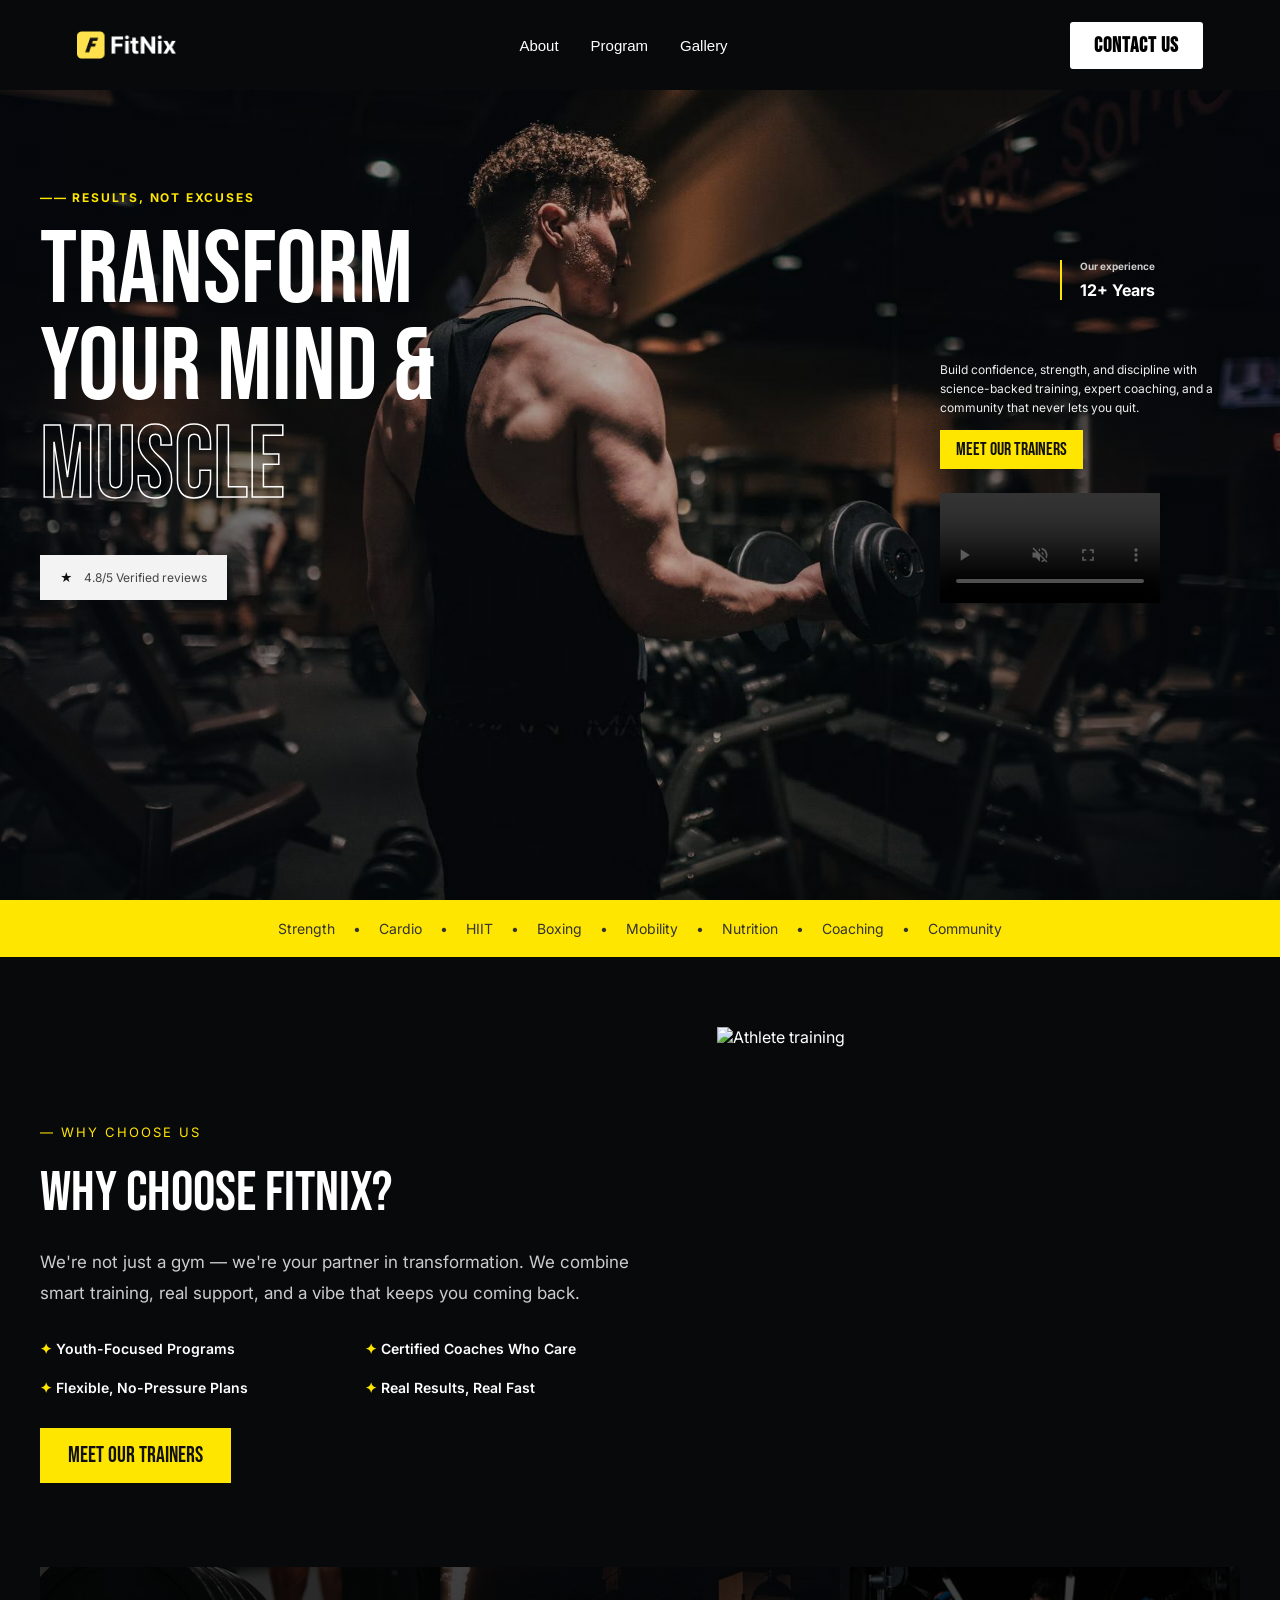
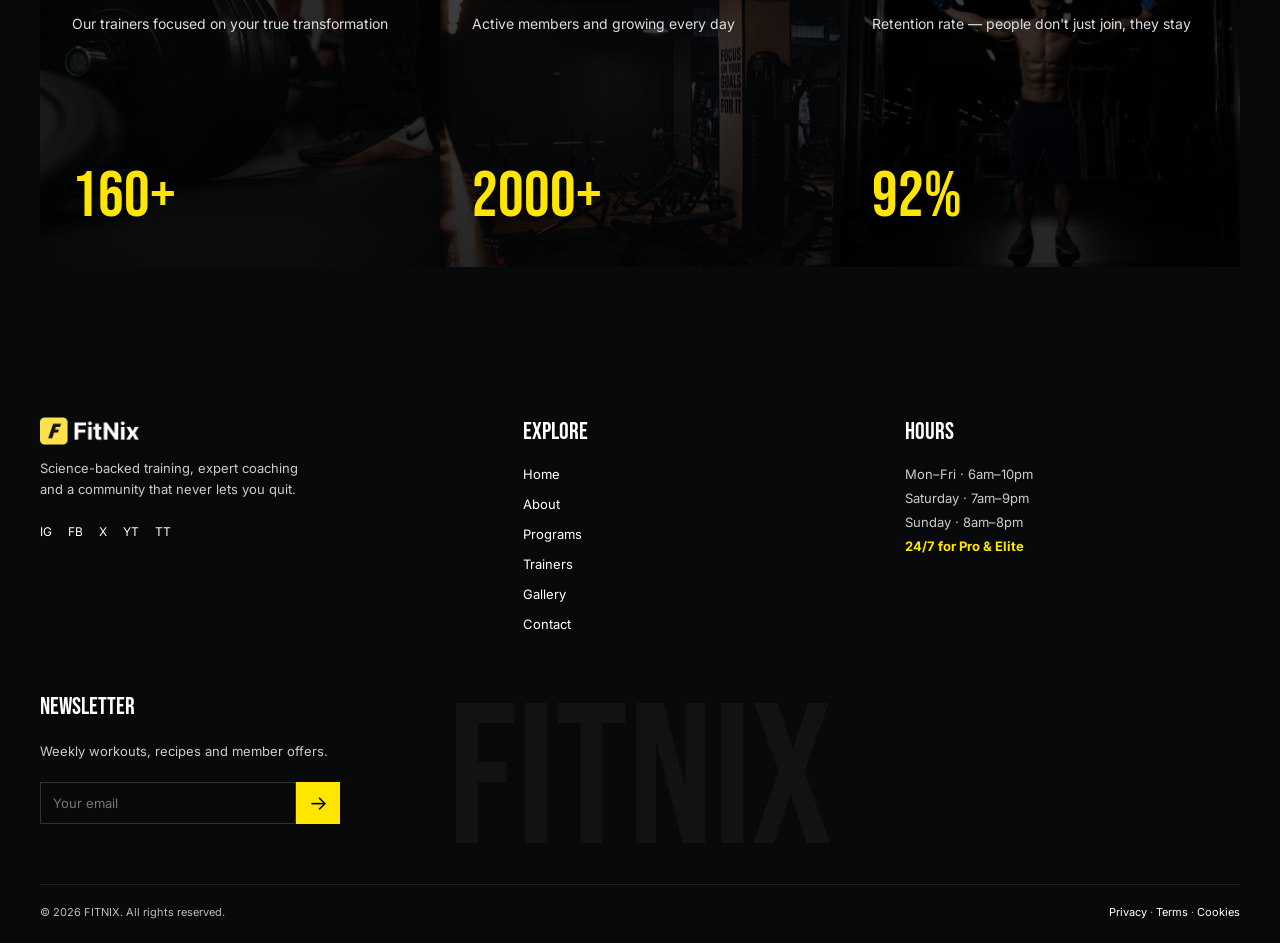
==== html/index.html @ 1d2d6ac3 "Fix merge conflict" ====
<!DOCTYPE html>
<html lang="en">
<head>
    <meta charset="UTF-8">
    <meta name="viewport" content="width=device-width, initial-scale=1.0">
    <title>FITNIX | Home</title>
    <link rel="preconnect" href="https://fonts.googleapis.com">
    <link rel="preconnect" href="https://fonts.gstatic.com" crossorigin>
    <link href="https://fonts.googleapis.com/css2?family=Bebas+Neue&family=Inter:wght@400;500;600;700&display=swap" rel="stylesheet">
    <link rel="stylesheet" href="../css/style.css">
    <script src="../js/navbar.js" defer></script>
</head>
<body class="page-home">

<div class="fond-accueil">

    <header class="siteheader">
        <a href="index.html" class="logo" aria-label="FITNIX Home">
            <img src="../images/logo1.png" alt="FITNIX Logo">
        </a>
        <nav class="main-nav" id="main-nav" aria-label="Main navigation">
            <a href="about.html">About</a>
            <a href="program.html">Program</a>
            <a href="gallery.html">Gallery</a>
            <a href="contact.html" class="mobilecontact">Contact</a>
        </nav>
        <button class="menu-toggle" type="button"
            aria-label="Ouvrir le menu" aria-expanded="false"
            aria-controls="main-nav">☰</button>
        <a href="contact.html" class="btn desktop-contact">CONTACT US</a>
    </header>

    <main>
        <section id="accueil" class="contenu">
            <div class="accueuil1">
                <h5 id="proverbe">—— RESULTS, NOT EXCUSES</h5>
                <h1 class="titre noir">
                    Transform<br>
                    YOUR MIND &amp;<br>
                    <span class="contour">MUSCLE</span>
                </h1>
                <p class="avis">
                    <span class="etoile">★</span>
                    4.8/5 Verified reviews
                </p>
            </div>

            <div class="accueil2">
                <div class="experience">
                    <h6>Our experience</h6>
                    <h3>12+ Years</h3>
                </div>
                <p>
                    Build confidence, strength, and discipline with
                    science-backed training, expert coaching, and a
                    community that never lets you quit.
                </p>
                <a href="about.html" class="bouton bouton-principal">
                    MEET OUR TRAINERS
                </a>
                <video controls autoplay muted loop playsinline width="200">
                    <source src="../images/videoplayback (1).mp4" type="video/mp4">
                </video>
            </div>
        </section>
    </main>
</div>

<div class="barre">
    <p>
        Strength <span>•</span> Cardio <span>•</span>
        HIIT <span>•</span> Boxing <span>•</span>
        Mobility <span>•</span> Nutrition <span>•</span>
        Coaching <span>•</span> Community
    </p>
</div>

<section class="pourquoi">
    <div class="pourquoi-contenu">
        <div class="pourquoi-texte">
            <p class="pourquoi-label">— WHY CHOOSE US</p>
            <h2>WHY CHOOSE FITNIX?</h2>
            <p class="pourquoi-description">
                We're not just a gym — we're your partner in transformation.
                We combine smart training, real support, and a vibe that
                keeps you coming back.
            </p>
            <ul class="pourquoi-avantages">
                <li><span>✦</span> Youth-Focused Programs</li>
                <li><span>✦</span> Certified Coaches Who Care</li>
                <li><span>✦</span> Flexible, No-Pressure Plans</li>
                <li><span>✦</span> Real Results, Real Fast</li>
            </ul>
            <a href="about.html" class="pourquoi-bouton">
                MEET OUR TRAINERS
            </a>
        </div>
        <img
            src="../images/3d51916d8780c131f1fdbfa584b5b368a19b0977.png"
            alt="Athlete training" class="pourquoi-image">
    </div>

    <div class="statistiques">
        <div class="stat-carte stat-coachs">
            <p>Our trainers focused on your true transformation</p>
            <strong>160+</strong>
        </div>
        <div class="stat-carte stat-membres">
            <p>Active members and growing every day</p>
            <strong>2000+</strong>
        </div>
        <div class="stat-carte stat-resultats">
            <p>Retention rate — people don't just join, they stay</p>
            <strong>92%</strong>
        </div>
    </div>
</section>

<!-- GLOBAL FOOTER -->
<footer class="pied">
    <div class="pied-haut">
        <div class="pied-col">
            <a href="index.html" class="pied-logo">
                <img src="../images/logo1.png" alt="FITNIX Home">
            </a>
            <p class="pied-texte">
                Science-backed training, expert coaching and a
                community that never lets you quit.
            </p>
            <ul class="reseaux">
                <li><a href="#" aria-label="Instagram">IG</a></li>
                <li><a href="#" aria-label="Facebook">FB</a></li>
                <li><a href="#" aria-label="X">X</a></li>
                <li><a href="#" aria-label="YouTube">YT</a></li>
                <li><a href="#" aria-label="TikTok">TT</a></li>
            </ul>
        </div>
        <div class="pied-col">
            <h2 class="pied-titre">Explore</h2>
            <nav class="pied-liens" aria-label="Footer navigation">
                <a href="index.html">Home</a>
                <a href="about.html">About</a>
                <a href="program.html">Programs</a>
                <a href="about.html#our-team">Trainers</a>
                <a href="gallery.html">Gallery</a>
                <a href="contact.html">Contact</a>
            </nav>
        </div>
        <div class="pied-col">
            <h2 class="pied-titre">Hours</h2>
            <ul class="horaires">
                <li>Mon–Fri · 6am–10pm</li>
                <li>Saturday · 7am–9pm</li>
                <li>Sunday · 8am–8pm</li>
                <li class="jaune">24/7 for Pro &amp; Elite</li>
            </ul>
        </div>
    </div>

    <div class="newsletter">
        <h2 class="pied-titre">Newsletter</h2>
        <p>Weekly workouts, recipes and member offers.</p>
        <form class="newsletter-form" action="#" method="get">
            <label for="news-email" class="cache">Your email</label>
            <input type="email" id="news-email" name="email"
                placeholder="Your email" required>
            <button type="submit" aria-label="Subscribe">&rarr;</button>
        </form>
    </div>

    <div class="pied-bas">
        <p>&copy; 2026 FITNIX. All rights reserved.</p>
        <p>
            <a href="#">Privacy</a> ·
            <a href="#">Terms</a> ·
            <a href="#">Cookies</a>
        </p>
    </div>
</footer>

</body>
</html>
---- css/style.css ----
/* =========================================
   FITNIX - GLOBAL
========================================= */

* {
    box-sizing: border-box;
}

html {
    scroll-behavior: smooth;
}

body {
    margin: 0;
    background: #08090b;
    color: #fff;
    font-family: "Inter", Arial, sans-serif;
}

img {
    max-width: 100%;
}

h1, h2, h3 {
    font-family: "Bebas Neue", sans-serif;
    font-weight: 400;
}

button, input, textarea {
    font: inherit;
}

a {
    text-decoration: none;
}

/* =========================================
   GLOBAL HEADER
========================================= */

body .siteheader {
    position: relative;
    z-index: 1000;
    display: flex;
    align-items: center;
    justify-content: space-between;
    gap: 24px;
    width: 100%;
    min-height: 90px;
    padding: 16px 6%;
    background: #08090b;
}

body .siteheader .logo {
    display: block;
    flex-shrink: 0;
}

body .siteheader .logo img {
    display: block;
    width: 100px;
    height: auto;
}

body .siteheader .main-nav {
    display: flex;
    position: static;
    align-items: center;
    flex-direction: row;
    gap: 32px;
    width: auto;
    padding: 0;
    background: transparent;
}

body .siteheader .main-nav a,
body .siteheader .main-nav a:visited {
    display: inline-block;
    padding: 8px 0;
    color: #fff;
    font-family: "Franklin Gothic Medium", Arial, sans-serif;
    font-size: 15px;
    text-decoration: none;
}

body .siteheader .main-nav a:hover {
    color: #ffe04d;
}

body .siteheader .main-nav .mobilecontact {
    display: none;
}

body .siteheader .desktop-contact,
body .siteheader .desktop-contact:visited {
    display: inline-block;
    flex-shrink: 0;
    padding: 11px 24px;
    border-radius: 3px;
    background: #fff;
    color: #000;
    font-family: "Bebas Neue", sans-serif;
    font-size: 21px;
    font-weight: 600;
    letter-spacing: 1px;
}

body .siteheader .desktop-contact:hover {
    background: #ffe04d;
}

body .siteheader .menu-toggle {
    display: none;
    padding: 5px 10px;
    border: none;
    background: transparent;
    color: white;
    font-size: 28px;
    cursor: pointer;
}

@media (max-width: 1024px) {
    body .siteheader {
        min-height: 75px;
        padding: 16px 42px;
        flex-wrap: nowrap;
    }

    body .siteheader .menu-toggle {
        display: block;
        flex-shrink: 0;
    }

    body .siteheader .desktop-contact {
        display: none;
    }

    body .siteheader .main-nav {
        display: none;
        position: absolute;
        top: 100%;
        left: 0;
        right: 0;
        width: 100%;
        padding: 14px 24px;
        flex-direction: column;
        align-items: stretch;
        gap: 0;
        background: #171717;
        box-shadow: 0 12px 25px rgba(0,0,0,.3);
        z-index: 1001;
    }

    body .siteheader .main-nav.is-open {
        display: flex;
    }

    body .siteheader .main-nav a,
    body .siteheader .main-nav a:visited {
        display: block;
        width: 100%;
        padding: 13px 10px;
        color: white;
        font-size: 16px;
        text-decoration: none;
    }

    body .siteheader .main-nav a:hover {
        color: #ffe04d;
    }

    body .siteheader .main-nav .mobilecontact {
        display: block;
    }
}

@media (max-width: 480px) {
    body .siteheader {
        padding: 16px 20px;
    }

    body .siteheader .logo img {
        width: 85px;
    }
}

/* =========================================
   HOME
========================================= */

body.page-home .fond-accueil {
    min-height: 100vh;
    background-image:
        linear-gradient(
            90deg,
            rgba(3,6,12,.65),
            rgba(3,6,12,.15),
            rgba(3,6,12,.65)
        ),
        url("../images/e1becd020e5273b9aedfb2f35d9d00b9e3780aa6.png");
    background-size: cover;
    background-position: center;
}

body.page-home #accueil {
    display: grid;
    grid-template-columns: minmax(0,1fr) 300px;
    gap: 48px;
    max-width: 1440px;
    margin: auto;
    padding: 100px 40px 40px;
}

body.page-home .accueuil1 {
    min-width: 0;
}

body.page-home #proverbe {
    margin: 0 0 18px;
    color: #ffe600;
    font-size: 12px;
    letter-spacing: 1.8px;
}

body.page-home .titre {
    margin: 0;
    font-size: clamp(54px, 8vw, 110px);
    line-height: .95;
    text-transform: uppercase;
}

body.page-home .contour {
    color: transparent;
    -webkit-text-stroke: 1.5px white;
}

body.page-home .avis {
    display: inline-block;
    margin: 40px 0 0;
    padding: 15px 20px;
    background: #f3f3f3;
    color: #454545;
    font-size: 12px;
}

body.page-home .etoile {
    color: #111;
    margin-right: 8px;
}

body.page-home .accueil2 {
    display: flex;
    flex-direction: column;
    align-items: flex-start;
    padding-top: 70px;
}

body.page-home .experience {
    width: 180px;
    margin: 0 0 60px auto;
    padding-left: 18px;
    border-left: 2px solid #ffe600;
}

body.page-home .experience h6 {
    margin: 0 0 8px;
    color: #ccc;
    font-size: 10px;
}

body.page-home .experience h3 {
    margin: 0;
    font-family: "Inter", sans-serif;
    font-size: 16px;
    font-weight: 700;
}

body.page-home .accueil2 > p {
    margin: auto 0 12px;
    color: #eee;
    font-size: 12px;
    line-height: 1.6;
}

body.page-home .bouton-principal {
    display: inline-block;
    padding: 9px 16px;
    background: #ffe600;
    color: #111;
    font-family: "Bebas Neue", sans-serif;
    font-size: 18px;
}

body.page-home .accueil2 video {
    width: 220px;
    max-width: 100%;
    margin-top: 24px;
}

body.page-home .barre {
    padding: 20px 10px;
    background: #ffe600;
    color: #333;
    text-align: center;
    overflow: hidden;
}

body.page-home .barre p {
    margin: 0;
    font-size: 14px;
}

body.page-home .barre span {
    margin: 0 14px;
}

body.page-home .pourquoi {
    padding: 70px 40px;
}

body.page-home .pourquoi-contenu {
    display: grid;
    grid-template-columns: 1.2fr 1fr;
    align-items: center;
    gap: 50px;
    max-width: 1200px;
    margin: auto;
}

body.page-home .pourquoi-label {
    color: #ffe600;
    font-size: 13px;
    letter-spacing: 2px;
}

body.page-home .pourquoi h2 {
    margin: 20px 0;
    font-size: 56px;
}

body.page-home .pourquoi-description {
    color: #ccc;
    font-size: 17px;
    line-height: 1.8;
}

body.page-home .pourquoi-avantages {
    display: grid;
    grid-template-columns: 1fr 1fr;
    gap: 22px;
    padding: 0;
    margin: 32px 0;
    list-style: none;
}

body.page-home .pourquoi-avantages li {
    font-size: 14px;
    font-weight: 600;
}

body.page-home .pourquoi-avantages span {
    color: #ffe600;
}

body.page-home .pourquoi-bouton {
    display: inline-block;
    padding: 14px 28px;
    background: #ffe600;
    color: #111;
    font-family: "Bebas Neue", sans-serif;
    font-size: 22px;
}

body.page-home .pourquoi-image {
    width: 100%;
    height: 540px;
    object-fit: cover;
}

body.page-home .statistiques {
    display: grid;
    grid-template-columns: repeat(3, 1fr);
    max-width: 1200px;
    margin: auto;
}

body.page-home .stat-carte {
    display: flex;
    flex-direction: column;
    justify-content: space-between;
    min-height: 300px;
    padding: 32px;
    background-size: cover;
    background-position: center;
}

body.page-home .stat-coachs {
    background-image:
        linear-gradient(rgba(0,0,0,.75),rgba(0,0,0,.85)),
        url("../images/04c2b564be4479e6e297bc7969eb41120f293ebb.png");
}

body.page-home .stat-membres {
    background-image:
        linear-gradient(rgba(0,0,0,.75),rgba(0,0,0,.85)),
        url("../images/7caab576344e5f34021b5f7fbac69f6c69dbc2f9.png");
}

body.page-home .stat-resultats {
    background-image:
        linear-gradient(rgba(0,0,0,.75),rgba(0,0,0,.85)),
        url("../images/73aa07768b3b16d76ed273d131ae258edba2475f.png");
}

body.page-home .stat-carte p {
    color: #ddd;
    font-size: 14px;
    line-height: 1.6;
}

body.page-home .stat-carte strong {
    color: #ffe600;
    font-family: "Bebas Neue", sans-serif;
    font-size: 64px;
    font-weight: 400;
}

@media (max-width: 800px) {
    body.page-home #accueil {
        grid-template-columns: 1fr;
        padding: 60px 24px;
    }

    body.page-home .accueil2 {
        padding-top: 0;
    }

    body.page-home .experience {
        margin: 0 0 24px;
    }

    body.page-home .accueil2 > p {
        margin: 0 0 16px;
    }

    body.page-home .pourquoi-contenu {
        grid-template-columns: 1fr;
    }

    body.page-home .pourquoi-image {
        height: 350px;
    }
}

@media (max-width: 600px) {
    body.page-home .statistiques {
        grid-template-columns: 1fr;
    }

    body.page-home .stat-carte {
        min-height: 230px;
    }

    body.page-home .pourquoi {
        padding: 40px 20px;
    }

    body.page-home .pourquoi h2 {
        font-size: 38px;
    }

    body.page-home .pourquoi-avantages {
        grid-template-columns: 1fr;
    }

    body.page-home .barre p {
        line-height: 1.8;
    }
}

/* =========================================
   ABOUT
========================================= */

body.page-about {
    background: #08090b;
    line-height: 1.5;
}

body.page-about .apropos-contenu {
    display: flex;
    align-items: center;
    gap: 100px;
    margin-top: 50px;
    padding-right: 40px;
}

body.page-about .equipe {
    width: 400px;
    height: 500px;
    margin-left: 120px;
    border-radius: 5px;
    object-fit: cover;
}

body.page-about .p1 {
    margin: 0;
    font-family: "Bebas Neue", sans-serif;
    font-size: 50px;
    line-height: 1.1;
}

body.page-about .subtitle {
    color: #ffe34f;
    font-size: 15px;
    text-transform: uppercase;
}

body.page-about .pa {
    font-size: 14px;
    line-height: 1.7;
}

body.page-about .conatainer {
    display: grid;
    grid-template-columns: repeat(2,1fr);
    gap: 20px;
    padding: 40px 0;
}

body.page-about .icone {
    display: flex;
    align-items: center;
    gap: 10px;
}

body.page-about .icone img {
    width: 35px;
    height: 35px;
    object-fit: contain;
}

body.page-about .icone h3 {
    font-size: 20px;
}

body.page-about .btna {
    padding: 15px 30px;
    border: none;
    border-radius: 8px;
    background: #ffe34f;
    color: black;
    font-family: "Bebas Neue", sans-serif;
    font-size: 18px;
    cursor: pointer;
}

body.page-about .pad {
    margin: 100px 10px 50px;
}

body.page-about .our {
    margin-left: 120px;
}

body.page-about .p2 {
    display: flex;
    align-items: center;
    gap: 100px;
}

body.page-about .p2 h2 {
    font-size: 38px;
}

body.page-about .team {
    display: grid;
    grid-template-columns: repeat(4,1fr);
    gap: 25px;
    max-width: 1200px;
    margin: 30px auto;
}

body.page-about .team img {
    width: 100%;
    height: 400px;
    border-radius: 10px;
    object-fit: cover;
}

body.page-about .team > div > p {
    margin-bottom: 6px;
}

@media (max-width: 1024px) {
    body.page-about .apropos-contenu {
        gap: 35px;
        padding: 20px;
    }

    body.page-about .equipe {
        width: 40%;
        height: 420px;
        margin-left: 0;
    }

    body.page-about .team {
        grid-template-columns: repeat(2,1fr);
        padding: 0 20px;
    }

    body.page-about .our {
        margin-left: 20px;
    }
}

@media (max-width: 600px) {
    body.page-about .apropos-contenu {
        flex-direction: column;
        padding: 20px;
    }

    body.page-about .equipe {
        width: 100%;
        max-width: 400px;
        height: auto;
    }

    body.page-about .p1 {
        font-size: 34px;
    }

    body.page-about .conatainer {
        grid-template-columns: 1fr;
        padding: 20px 0;
    }

    body.page-about .pad {
        margin: 40px 20px;
    }

    body.page-about .our {
        margin: 0;
    }

    body.page-about .p2 {
        flex-direction: column;
        align-items: flex-start;
        gap: 0;
    }

    body.page-about .team {
        gap: 15px;
        padding: 0;
    }

    body.page-about .team img {
        height: 230px;
    }
}

/* =========================================
   PROGRAM
========================================= */

body.page-program {
    background: #0e0e0e;
}

body.page-program .upper {
    display: flex;
    justify-content: space-evenly;
    align-items: center;
    gap: 80px;
    padding: 60px 24px;
}

body.page-program #left {
    width: 320px;
}

body.page-program #right {
    width: 400px;
    color: #aaa;
    line-height: 1.7;
}

body.page-program #lilTitle {
    margin: 0 0 15px;
    color: #ffe14d;
    font-size: 13px;
}

body.page-program #upperHeading {
    margin: 0;
    font-size: 45px;
    line-height: 1.1;
}

body.page-program .lower {
    display: flex;
    flex-wrap: wrap;
    justify-content: center;
    align-items: stretch;
    gap: 15px;
    padding: 20px 20px 80px;
}

body.page-program .box {
    display: flex;
    flex-direction: column;
    width: 248px;
    min-height: 332px;
    padding: 24px;
    border-radius: 7px;
    background: #060606;
}

body.page-program .box .num {
    color: #ffe14d;
    font-size: 18px;
}

body.page-program .box h2 {
    margin: auto 0 12px;
    font-size: 26px;
}

body.page-program .box > p:not(.num) {
    color: #999;
    font-size: 14px;
    line-height: 1.6;
}

body.page-program .tags {
    display: flex;
    gap: 16px;
    margin-top: 12px;
}

body.page-program .tags p {
    color: #ffe14d;
    font-size: 12px;
}

@media (max-width: 768px) {
    body.page-program .upper {
        flex-direction: column;
        align-items: flex-start;
        gap: 20px;
        padding: 40px 20px;
    }

    body.page-program #left,
    body.page-program #right {
        width: 100%;
    }

    body.page-program .box {
        width: 100%;
        max-width: 400px;
    }
}

/* =========================================
   GALLERY
========================================= */

body.page-gallery {
    background: black;
}

body.page-gallery .gallery-section {
    padding: 70px 96px;
}

body.page-gallery .titleingallery {
    display: flex;
    align-items: center;
    gap: 12px;
    margin: 0 0 16px;
    color: #ffe04d;
    font-size: 18px;
    letter-spacing: 1px;
}

body.page-gallery .titleingallery::before {
    content: "";
    width: 30px;
    height: 3px;
    background: #ffe04d;
}

body.page-gallery .textgallery {
    max-width: 750px;
    margin: 0 0 40px;
    font-size: 52px;
    line-height: 1.1;
}

body.page-gallery .transformations {
    display: grid;
    grid-template-columns: repeat(3,minmax(0,1fr));
    gap: 24px;
}

body.page-gallery .transformation-card {
    min-width: 0;
    transition: transform .25s ease;
}

body.page-gallery .transformation-images {
    display: grid;
    grid-template-columns: 1fr 1fr;
    gap: 8px;
}

body.page-gallery .transformation-images img {
    display: block;
    width: 100%;
    height: 300px;
    object-fit: cover;
}

body.page-gallery .image-labels {
    display: flex;
    justify-content: space-around;
    padding: 12px 0;
    color: #ffe04d;
    font-size: 13px;
    font-weight: 700;
}

body.page-gallery .transformation-card h2 {
    margin: 8px 0 0;
    font-size: 24px;
}

body.page-gallery .reviews-section {
    padding: 70px 96px;
    background: #141414;
}

body.page-gallery .section-label {
    margin: 0 0 16px;
    color: #ffe04d;
    font-size: 18px;
}

body.page-gallery .reviews-title {
    margin: 0 0 40px;
    font-size: 52px;
}

body.page-gallery .reviews-grid {
    display: grid;
    grid-template-columns: repeat(3,minmax(0,1fr));
    gap: 24px;
}

body.page-gallery .review-card {
    min-width: 0;
    padding: 28px;
    border: 1px solid #333;
    background: #222;
    transition: transform .25s ease;
}

body.page-gallery .stars {
    color: #ffe04d;
    font-size: 20px;
    letter-spacing: 3px;
}

body.page-gallery .review-card p {
    margin: 20px 0 28px;
    color: #ddd;
    font-size: 15px;
    line-height: 1.7;
}

body.page-gallery .review-card h3 {
    margin: 0 0 6px;
    font-size: 22px;
}

body.page-gallery .review-card span {
    color: #aaa;
    font-size: 13px;
}

@media (hover: hover) {
    body.page-gallery .transformation-card:hover,
    body.page-gallery .review-card:hover {
        transform: translateY(-5px);
    }
}

@media (max-width: 1024px) {
    body.page-gallery .gallery-section,
    body.page-gallery .reviews-section {
        padding: 50px 42px;
    }

    body.page-gallery .transformations,
    body.page-gallery .reviews-grid {
        grid-template-columns: repeat(2,1fr);
    }
}

@media (max-width: 768px) {
    body.page-gallery .gallery-section,
    body.page-gallery .reviews-section {
        padding: 40px 20px;
    }

    body.page-gallery .transformations,
    body.page-gallery .reviews-grid {
        grid-template-columns: 1fr;
    }

    body.page-gallery .textgallery,
    body.page-gallery .reviews-title {
        font-size: 36px;
    }

    body.page-gallery .transformation-images img {
        height: 240px;
    }
}

/* =========================================
   CONTACT
========================================= */

body.page-contact {
    background: black;
}

body.page-contact #section {
    display: flex;
    justify-content: space-evenly;
    gap: 40px;
    padding: 70px 6%;
}

body.page-contact .left2,
body.page-contact .right2 {
    flex: 1;
    min-width: 0;
}

body.page-contact .fa-subtitle {
    color: #ffe34f;
    font-size: 14px;
}

body.page-contact .left2 h2 {
    font-size: 54px;
    line-height: 1.1;
}

body.page-contact .faq-description {
    color: #bbb;
    font-size: 14px;
    line-height: 1.8;
}

body.page-contact .right2 details {
    padding: 15px 0;
}

body.page-contact .right2 summary {
    cursor: pointer;
    font-weight: 600;
}

body.page-contact .right2 details p {
    color: #bbb;
    font-size: 13px;
    line-height: 1.7;
}

body.page-contact .right2 hr {
    border: 0;
    border-top: 1px solid #333;
}

body.page-contact .bodi {
    display: flex;
    justify-content: space-around;
    align-items: center;
    gap: 40px;
    min-height: 600px;
    margin: 70px;
    padding: 35px;
    border-radius: 6px;
    background-image:
        linear-gradient(rgba(0,0,0,.55),rgba(0,0,0,.65)),
        url("../images/7caab576344e5f34021b5f7fbac69f6c69dbc2f9.png");
    background-size: cover;
    background-position: center;
}

body.page-contact .left {
    flex: 1;
    max-width: 400px;
}

body.page-contact .subtitle {
    color: #ffe34f;
    font-size: 13px;
}

body.page-contact .left h2 {
    font-size: 60px;
    line-height: 1.15;
}

body.page-contact .description {
    color: #ddd;
    font-size: 13px;
    line-height: 1.7;
}

body.page-contact .s1,
body.page-contact .s2,
body.page-contact .s3 {
    display: flex;
    align-items: center;
    gap: 12px;
    margin-bottom: 14px;
    font-size: 13px;
}

body.page-contact .s1 img,
body.page-contact .s2 img,
body.page-contact .s3 img {
    width: 28px;
    height: 28px;
}

body.page-contact .rigth {
    width: 325px;
    flex-shrink: 0;
    padding: 27px;
    border-radius: 5px;
    background: #2b272b;
}

body.page-contact .rigth h2 {
    font-size: 24px;
}

body.page-contact .rigth-input {
    display: flex;
    flex-direction: column;
    gap: 10px;
}

body.page-contact .rigth-input input,
body.page-contact .rigth-input textarea {
    width: 100%;
    padding: 12px;
    border: 1px solid #222;
    background: #101010;
    color: white;
    font-size: 12px;
}

body.page-contact .rigth-input textarea {
    min-height: 70px;
    resize: vertical;
}

body.page-contact .rigth button {
    width: 100%;
    min-height: 40px;
    border: none;
    border-radius: 5px;
    background: #ffe34f;
    color: black;
    cursor: pointer;
}

@media (max-width: 900px) {
    body.page-contact #section {
        flex-direction: column;
        padding: 40px 20px;
    }

    body.page-contact .bodi {
        flex-direction: column;
        align-items: stretch;
        margin: 30px 20px;
        padding: 30px 20px;
    }

    body.page-contact .left,
    body.page-contact .rigth {
        width: 100%;
        max-width: none;
    }
}

@media (max-width: 480px) {
    body.page-contact .left h2,
    body.page-contact .left2 h2 {
        font-size: 38px;
    }
}

/* =========================================
   GLOBAL FOOTER - ALL FIVE PAGES
========================================= */

body .pied {
    position: relative;
    overflow: hidden;
    padding: 80px 40px 24px;
    background: #08090b;
    color: white;
    font-family: "Inter", sans-serif;
}

body .pied::after {
    content: "FITNIX";
    position: absolute;
    left: 50%;
    bottom: 40px;
    transform: translateX(-50%);
    font-family: "Bebas Neue", sans-serif;
    font-size: 200px;
    color: rgba(255,255,255,.04);
    pointer-events: none;
}

body .pied .pied-haut {
    display: grid;
    grid-template-columns: 1.3fr 1fr 1fr;
    gap: 48px;
    margin-bottom: 60px;
}

body .pied .pied-col {
    min-width: 0;
}

body .pied .pied-logo img {
    display: block;
    width: 100px;
    height: auto;
}

body .pied .pied-texte {
    max-width: 260px;
    color: #ccc;
    font-size: 13px;
    line-height: 1.6;
}

body .pied .pied-titre {
    margin: 0 0 20px;
    color: white;
    font-family: "Bebas Neue", sans-serif;
    font-size: 24px;
    font-weight: 400;
    text-transform: uppercase;
}

body .pied a,
body .pied a:link,
body .pied a:visited {
    color: white;
    text-decoration: none;
}

body .pied a:hover {
    color: #ffe600;
}

body .pied .reseaux {
    display: flex;
    flex-wrap: wrap;
    gap: 16px;
    margin: 24px 0 0;
    padding: 0;
    list-style: none;
    font-size: 12px;
}

body .pied .pied-liens {
    display: flex;
    flex-direction: column;
    align-items: flex-start;
    gap: 14px;
    font-size: 13px;
}

body .pied .horaires {
    margin: 0;
    padding: 0;
    list-style: none;
    color: #ccc;
    font-size: 13px;
}

body .pied .horaires li {
    margin-bottom: 8px;
}

body .pied .horaires .jaune {
    color: #ffe600;
    font-weight: 700;
}

body .pied .newsletter {
    position: relative;
    margin-bottom: 60px;
    font-size: 13px;
}

body .pied .newsletter p {
    color: #ccc;
    line-height: 1.6;
}

body .pied .newsletter-form {
    display: flex;
    width: 100%;
    max-width: 300px;
    margin-top: 20px;
}

body .pied .newsletter-form input {
    flex: 1;
    min-width: 0;
    padding: 12px;
    border: 1px solid #333;
    background: transparent;
    color: white;
}

body .pied .newsletter-form button {
    width: 44px;
    flex-shrink: 0;
    border: none;
    background: #ffe600;
    color: black;
    font-size: 20px;
    cursor: pointer;
}

body .pied .cache {
    position: absolute;
    width: 1px;
    height: 1px;
    padding: 0;
    margin: -1px;
    overflow: hidden;
    clip-path: inset(50%);
    white-space: nowrap;
    border: 0;
}

body .pied .pied-bas {
    position: relative;
    display: flex;
    justify-content: space-between;
    gap: 20px;
    padding-top: 20px;
    border-top: 1px solid #222;
    color: #bbb;
    font-size: 11px;
}

body .pied .pied-bas p {
    margin: 0;
}

@media (max-width: 800px) {
    body .pied {
        padding: 50px 24px 24px;
    }

    body .pied .pied-haut {
        grid-template-columns: 1fr 1fr;
        gap: 32px;
    }

    body .pied::after {
        font-size: 110px;
    }
}

@media (max-width: 600px) {
    body .pied {
        padding: 40px 20px 24px;
    }

    body .pied .pied-haut {
        grid-template-columns: 1fr;
        gap: 32px;
        margin-bottom: 40px;
    }

    body .pied .newsletter {
        margin-bottom: 40px;
    }

    body .pied .pied-bas {
        flex-direction: column;
        gap: 12px;
    }

    body .pied::after {
        font-size: 80px;
    }
}
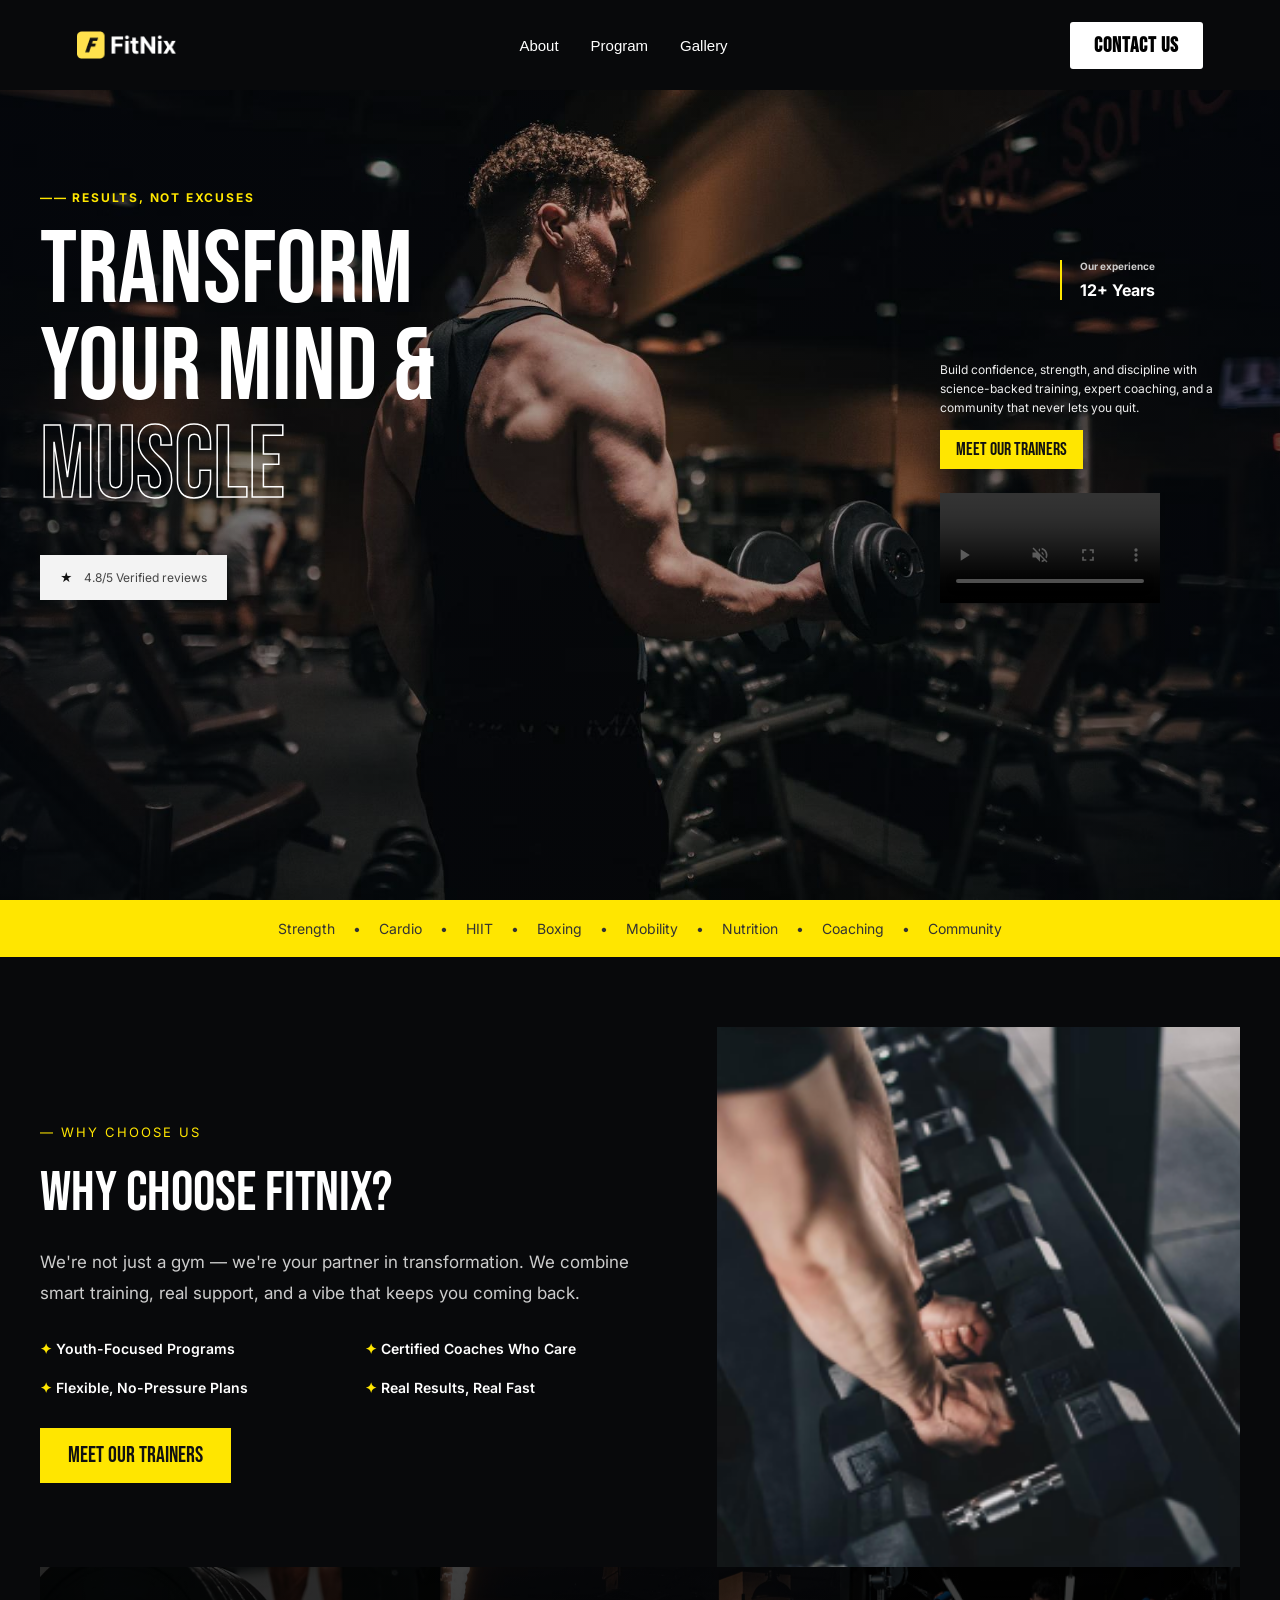
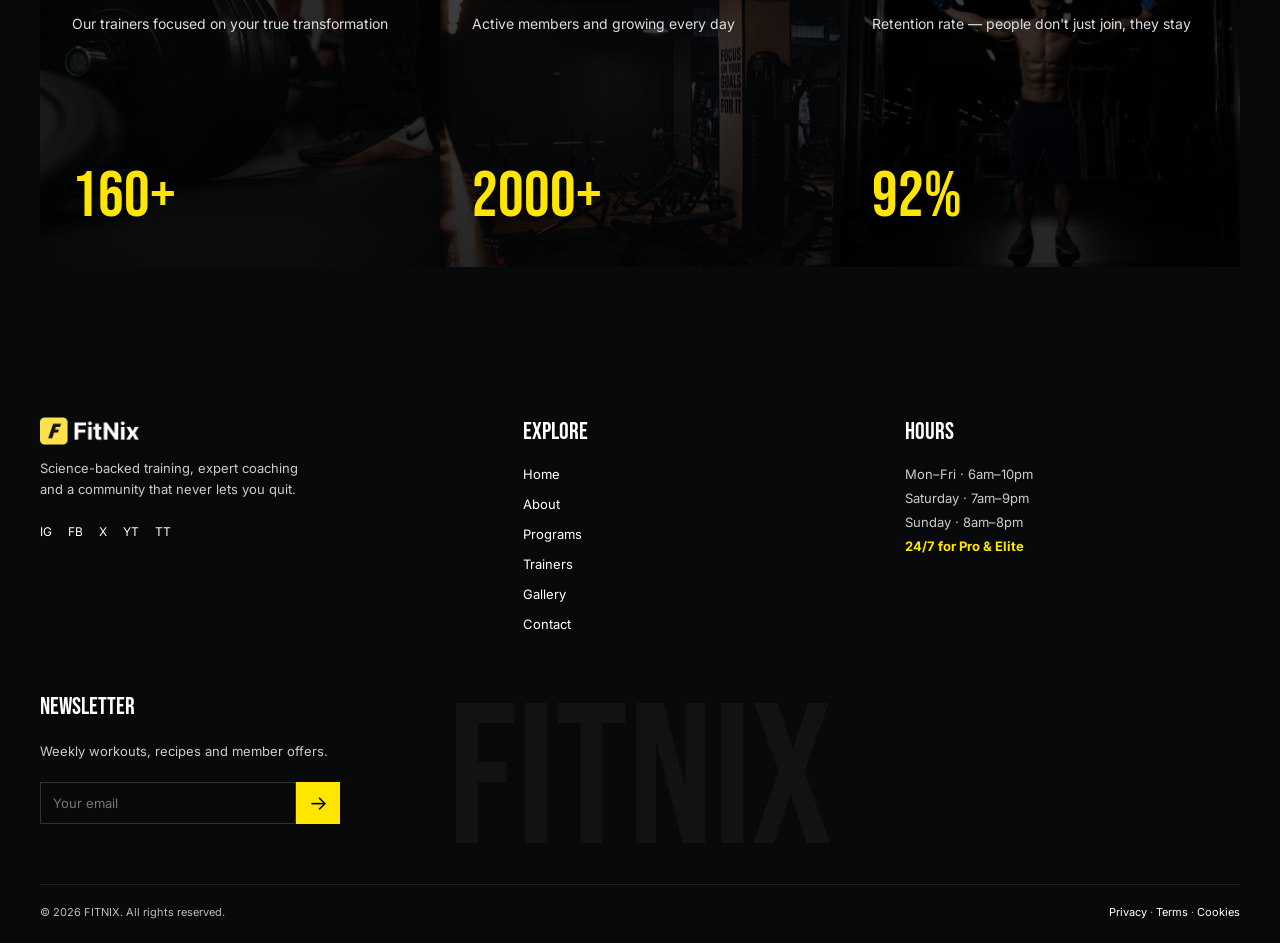
==== commit 3afe4c90: "version final page home" ====
--- a/html/index.html
+++ b/html/index.html
@@ -97,7 +97,7 @@
             </a>
         </div>
         <img
-            src="../images/3d51916d8780c131f1fdbfa584b5b368a19b0977.png"
+            src="../images/3e0e43ba25226b3baffaa11e3f279e58c0e25c12.png"
             alt="Athlete training" class="pourquoi-image">
     </div>
 
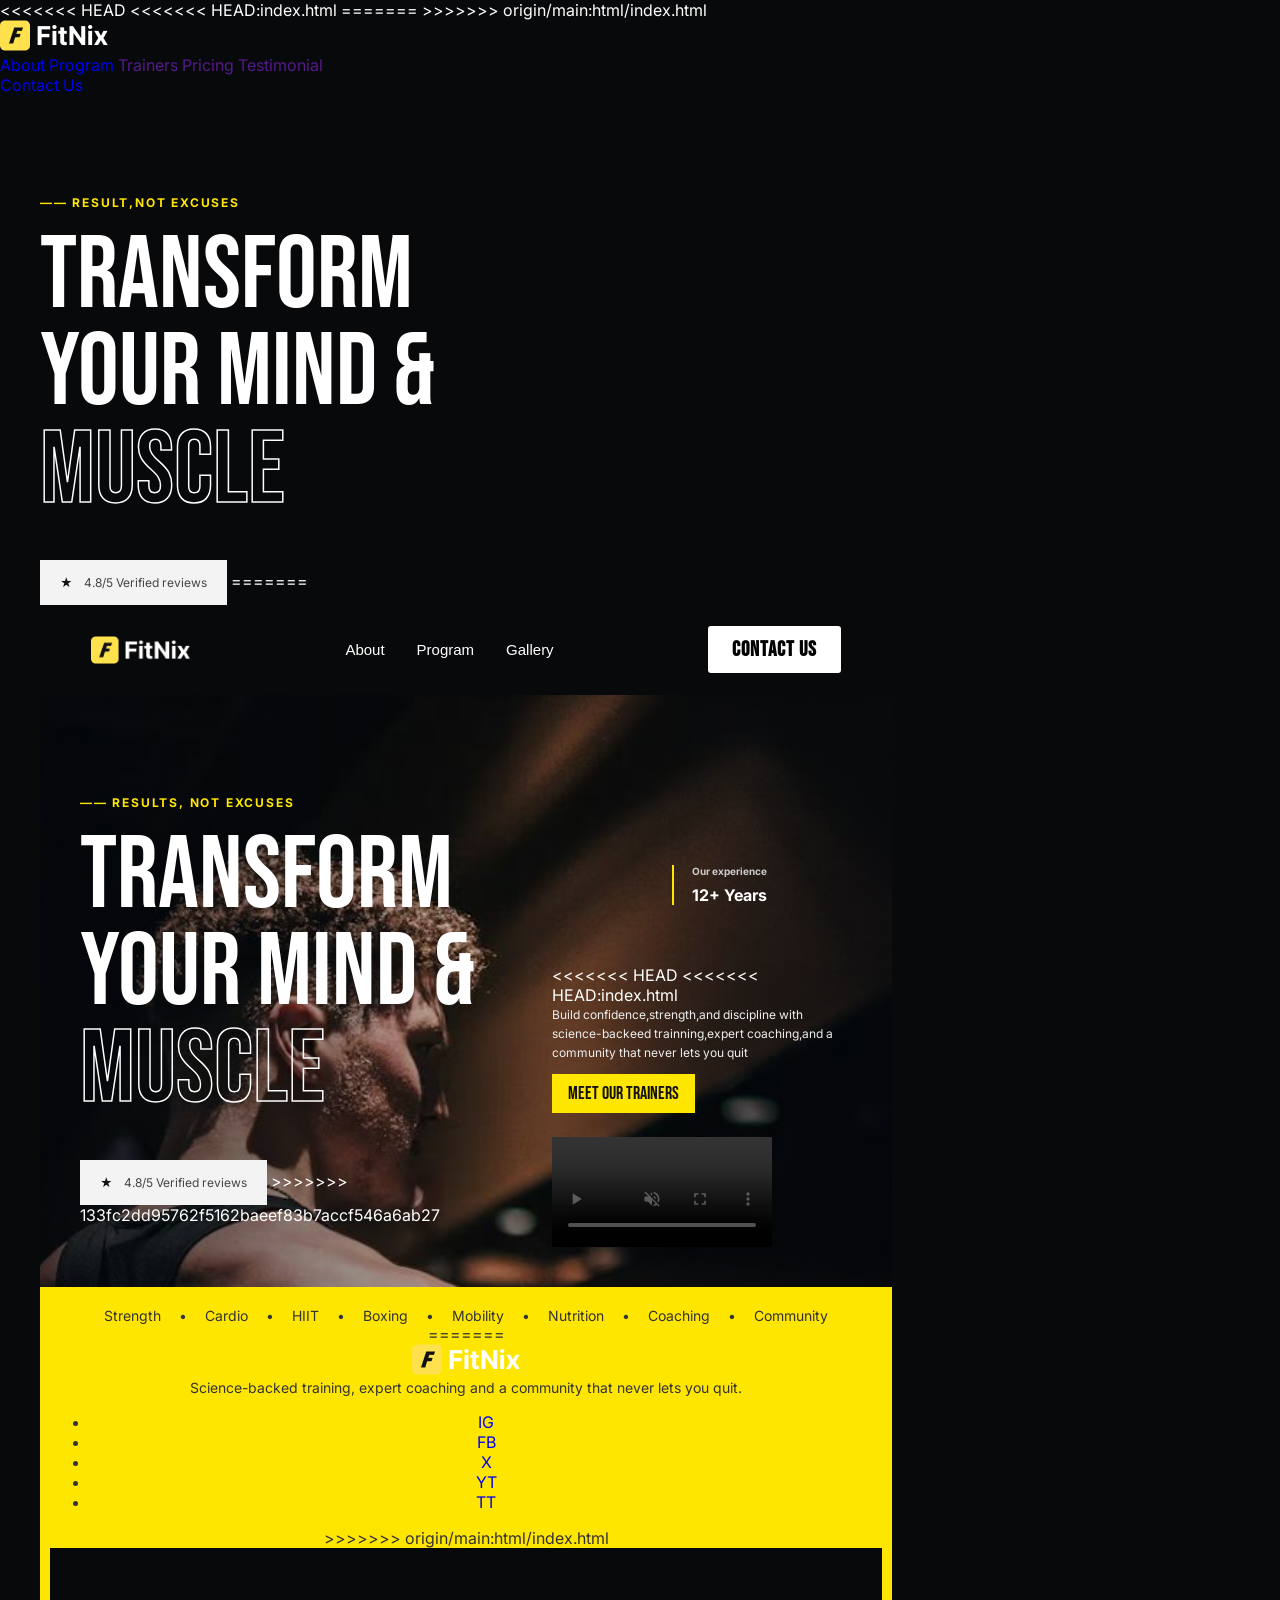
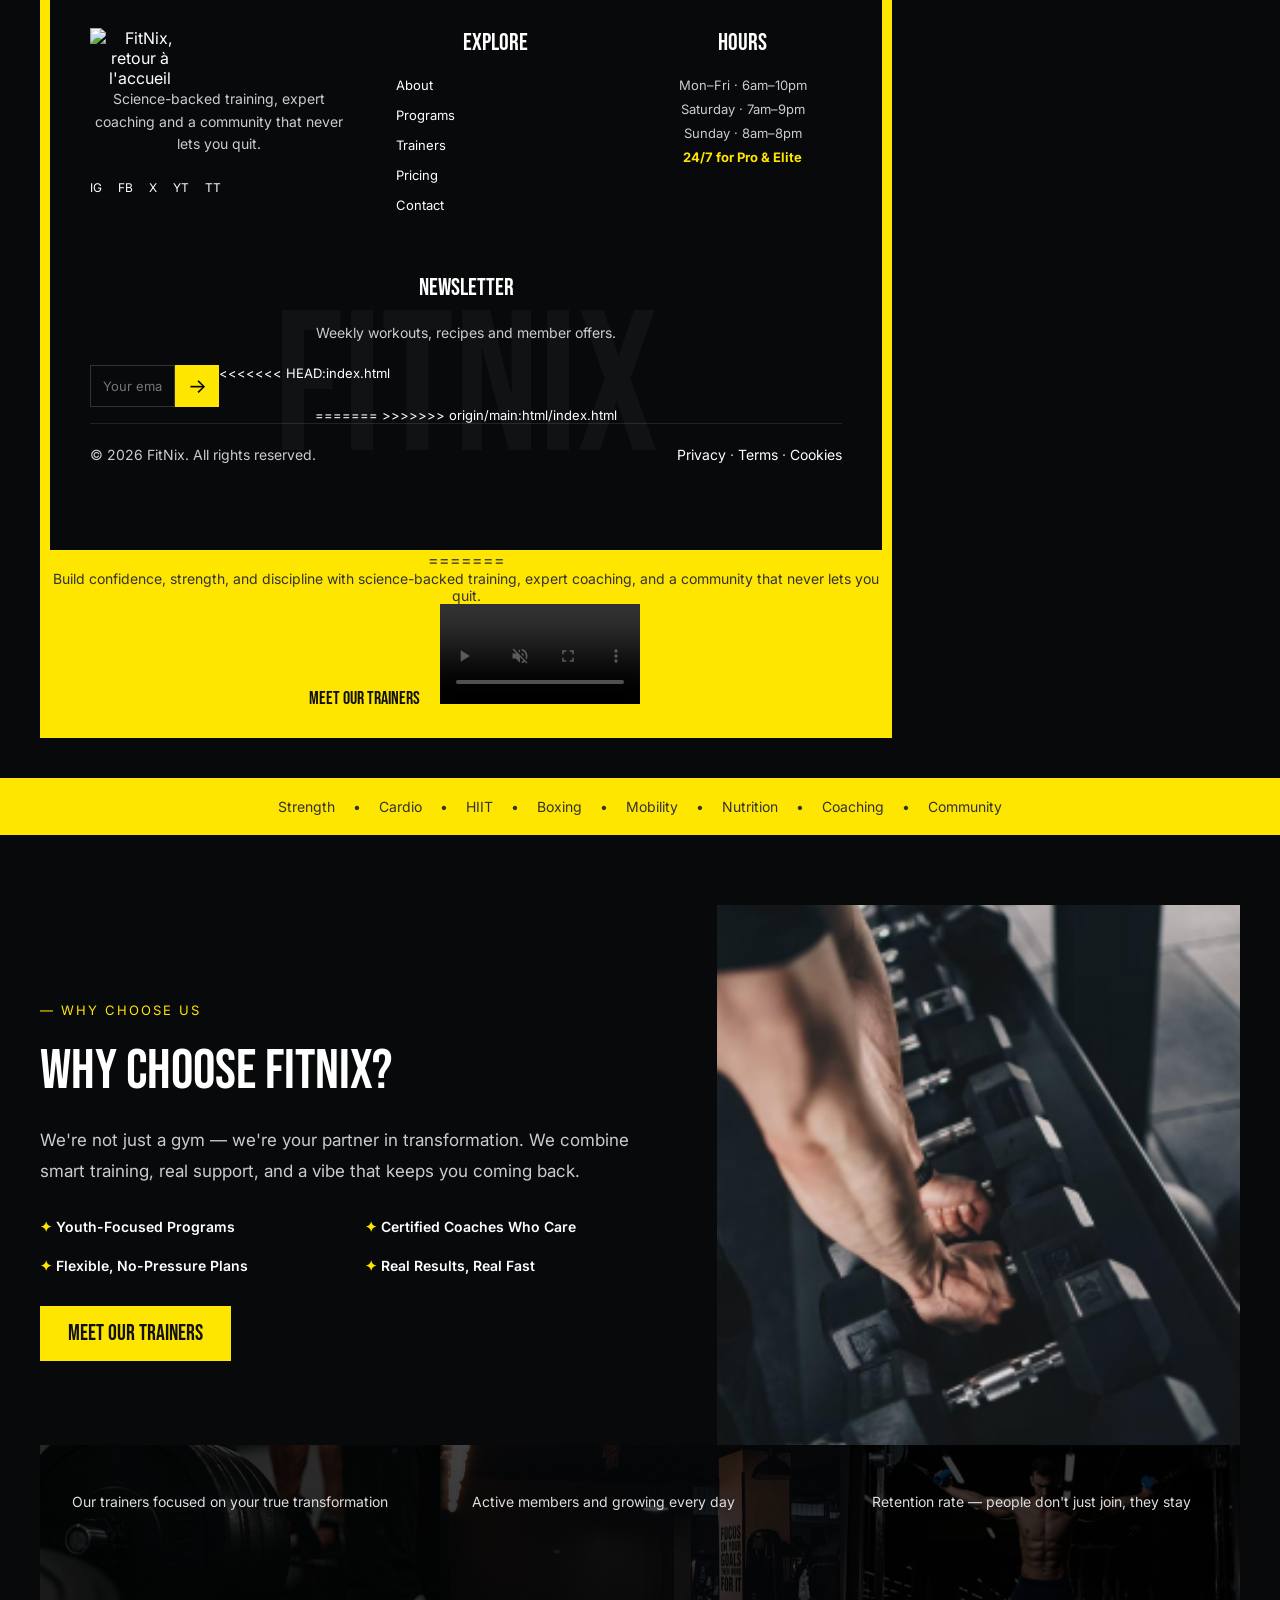
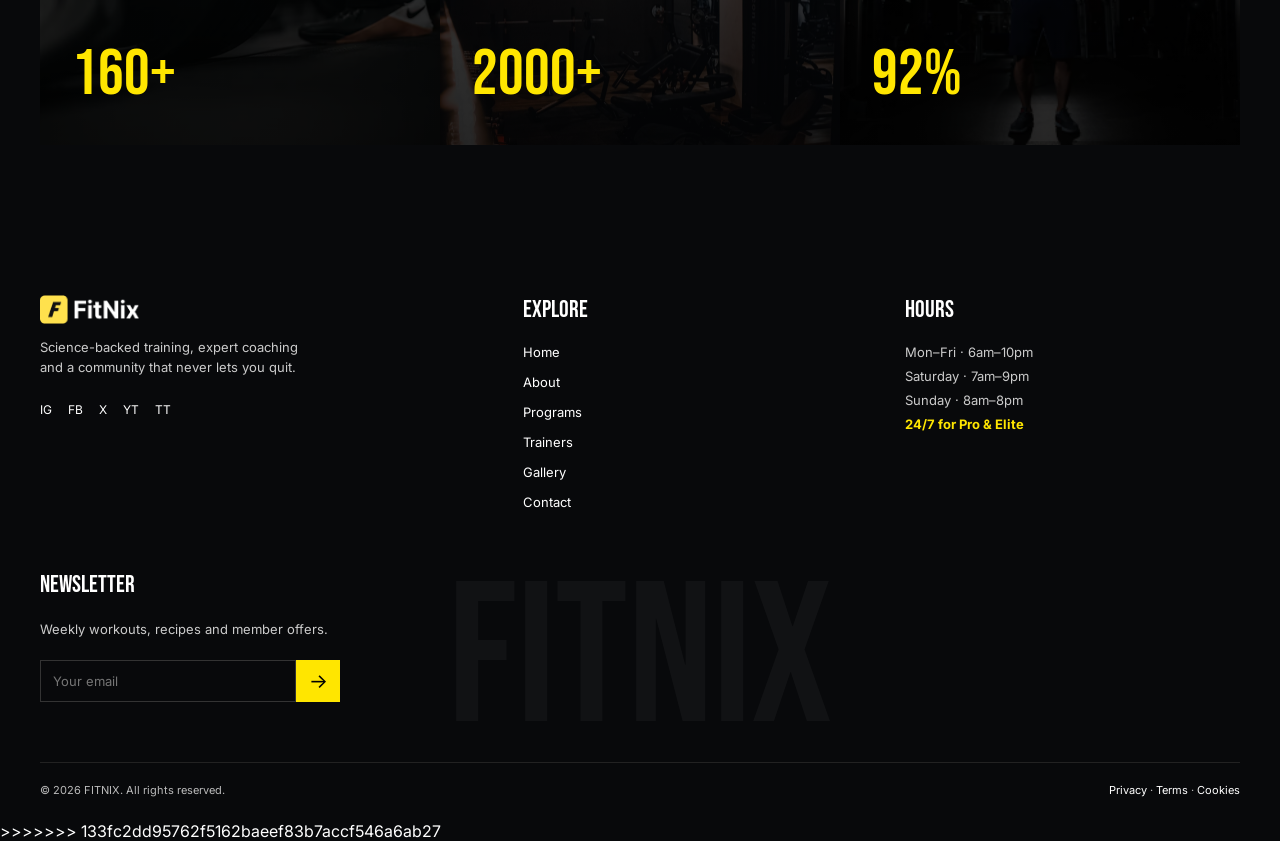
==== commit 7ac61167: "Merge branch 'main' of https://github.com/hakimaya/fitness-website into contact" ====
--- a/html/index.html
+++ b/html/index.html
@@ -1,5 +1,61 @@
 
 <!DOCTYPE html>
+<<<<<<< HEAD
+<html lang="Fr">
+<<<<<<< HEAD:index.html <head>
+    <meta charset="UTF-8">
+    <meta name="viewport" content="width=device-width, initial-scale=1">
+    <title>Site vitrine d'une salle de sport</title>
+    <meta name="description" content="Découvrez FITNIX, votre salle de sport : programmes d'entraînement, cours collectifs et accompagnement adapté à vos objectifs. Contactez notre équipe.">
+    <link rel="preconnect" href="https://fonts.googleapis.com">
+    <link rel="preconnect" href="https://fonts.gstatic.com" crossorigin>
+    <link href="https://fonts.googleapis.com/css2?family=Inter:wght@400;500;600&family=Poppins:wght@600;700;800&display=swap" rel="stylesheet">
+    <link rel="stylesheet" href="css/index.css">
+
+
+    </head>
+    =======
+
+    <head>
+        <meta charset="UTF-8">
+        <meta name="viewport" content="width=device-width, initial-scale=1">
+        <title>Site vitrine d'une salle de sport</title>
+        <meta name="description" content="Découvrez FITNIX, votre salle de sport : programmes d'entraînement, cours collectifs et accompagnement adapté à vos objectifs. Contactez notre équipe.">
+        <link rel="preconnect" href="https://fonts.googleapis.com">
+        <link rel="preconnect" href="https://fonts.gstatic.com" crossorigin>
+        <link href="https://fonts.googleapis.com/css2?family=Inter:wght@400;500;600&family=Poppins:wght@600;700;800&display=swap" rel="stylesheet">
+
+
+
+        <link rel="stylesheet" href="../css/style.css">
+    </head>
+    </head>
+    >>>>>>> origin/main:html/index.html
+
+    <body class="accueil page-home">
+
+        <header>
+            <a href="index.html" class="logo" aria-label="Fitnex-home">
+                <img src="../images/logo1.png">
+            </a>
+            <nav>
+                <a href="about.html">About</a>
+                <a href="program.html">Program</a>
+                <a href="">Trainers</a>
+                <a href="">Pricing</a>
+                <a href="">Testimonial</a>
+            </nav>
+            <a href="contact.html" class="btn">Contact Us</a>
+        </header>
+
+        <section id="accueil" class="contenu">
+            <div class="accueuil1">
+                <h5 id="proverbe"> —— RESULT,NOT EXCUSES</h5>
+                <h1 class="titre noir">Transform<br> YOUR MIND &amp<br>
+                    <span class="contour">MUSCLE</h1>
+                <p class="avis"><span class="etoile">★</span> 4.8/5 Verified reviews</p>
+
+=======
 <html lang="en">
 <head>
     <meta charset="UTF-8">
@@ -44,6 +100,7 @@
                     <span class="etoile">★</span>
                     4.8/5 Verified reviews
                 </p>
+>>>>>>> 133fc2dd95762f5162baeef83b7accf546a6ab27
             </div>
 
             <div class="accueil2">
@@ -51,6 +108,121 @@
                     <h6>Our experience</h6>
                     <h3>12+ Years</h3>
                 </div>
+<<<<<<< HEAD
+                <<<<<<< HEAD:index.html <p> Build confidence,strength,and discipline with science-backeed trainning,expert coaching,and a community that never lets you quit</p>
+                    <a href="about.html" class="bouton bouton-principal">MEET OUR TRAINERS</a>
+
+                    <video controls autoplay muted loop playsinline width="200">
+                    <source src="./images/videoplayback (1).mp4" type="video/mp4">
+=======
+            <div class="accueil2">
+                <div class="experience">
+                  <h6>Our experience</h6>
+                  <h3>12+ Years</h3>
+                  </div>
+                <p> Build confidence,strength,and discipline with science-backeed trainning,expert coaching,and a community that never lets you quit</p>
+                <a href="about.html" class="bouton bouton-principal">MEET OUR TRAINERS</a>
+                
+                   <video  controls autoplay muted loop playsinline width="200">
+                    <source src="../images/videoplayback (1).mp4" type="video/mp4">
+>>>>>>> origin/main:html/index.html
+                   </video>
+            </div>
+
+
+            <<<<<<< HEAD:index.html </section>
+
+                <div class="barre">
+                    <p>
+                        Strength <span>•</span> Cardio <span>•</span> HIIT <span>•</span> Boxing <span>•</span> Mobility <span>•</span> Nutrition <span>•</span> Coaching <span>•</span> Community
+                    </p>
+                    =======
+                    <div class="pied-col">
+                        <a href="index.html" class="pied-logo">
+                            <img src="../images/logo1.png" alt="FitNix, retour à l'accueil">
+                        </a>
+                        <p class="pied-texte">Science-backed training, expert coaching and a community that never lets you quit.</p>
+                        <ul class="reseaux">
+                            <li><a href="#" aria-label="Instagram">IG</a></li>
+                            <li><a href="#" aria-label="Facebook">FB</a></li>
+                            <li><a href="#" aria-label="X">X</a></li>
+                            <li><a href="#" aria-label="YouTube">YT</a></li>
+                            <li><a href="#" aria-label="TikTok">TT</a></li>
+                        </ul>
+                        >>>>>>> origin/main:html/index.html
+                    </div>
+                    <footer class="pied">
+
+                        <div class="pied-haut">
+
+
+                            <div class="pied-col">
+                                <a href="index.html" class="pied-logo">
+                                    <img src="images/logo1.png" alt="FitNix, retour à l'accueil">
+                                </a>
+                                <p class="pied-texte">Science-backed training, expert coaching and a community that never lets you quit.</p>
+                                <ul class="reseaux">
+                                    <li><a href="#" aria-label="Instagram">IG</a></li>
+                                    <li><a href="#" aria-label="Facebook">FB</a></li>
+                                    <li><a href="#" aria-label="X">X</a></li>
+                                    <li><a href="#" aria-label="YouTube">YT</a></li>
+                                    <li><a href="#" aria-label="TikTok">TT</a></li>
+                                </ul>
+                            </div>
+
+
+                            <div class="pied-col">
+                                <h2 class="pied-titre">Explore</h2>
+                                <nav class="pied-liens" aria-label="Navigation du pied de page">
+                                    <a href="about.html">About</a>
+                                    <a href="program.html">Programs</a>
+                                    <a href="#">Trainers</a>
+                                    <a href="#">Pricing</a>
+                                    <a href="contact.html">Contact</a>
+                                </nav>
+                            </div>
+
+
+                            <div class="pied-col">
+                                <h2 class="pied-titre">Hours</h2>
+                                <ul class="horaires">
+                                    <li>Mon–Fri · 6am–10pm</li>
+                                    <li>Saturday · 7am–9pm</li>
+                                    <li>Sunday · 8am–8pm</li>
+                                    <li class="jaune">24/7 for Pro &amp; Elite</li>
+                                </ul>
+                            </div>
+
+                        </div>
+
+
+                        <div class="newsletter">
+                            <h2 class="pied-titre">Newsletter</h2>
+                            <p>Weekly workouts, recipes and member offers.</p>
+
+                            <form class="newsletter-form" action="index.html" method="get">
+                                <label for="news-email" class="cache">Your email</label>
+
+                                <input type="email" id="news-email" placeholder="Your email" required>
+
+                                <button type="submit" aria-label="S'abonner">
+    &rarr;
+  </button>
+                                <<<<<<< HEAD:index.html </form>
+                                    =======
+                            </form>
+                            >>>>>>> origin/main:html/index.html
+
+
+                            <div class="pied-bas">
+                                <p>&copy; 2026 FitNix. All rights reserved.</p>
+                                <p><a href="#">Privacy</a> · <a href="#">Terms</a> · <a href="#">Cookies</a></p>
+                            </div>
+
+                    </footer>
+
+    </body>
+=======
                 <p>
                     Build confidence, strength, and discipline with
                     science-backed training, expert coaching, and a
@@ -181,3 +353,4 @@
 
 </body>
 </html>
+>>>>>>> 133fc2dd95762f5162baeef83b7accf546a6ab27
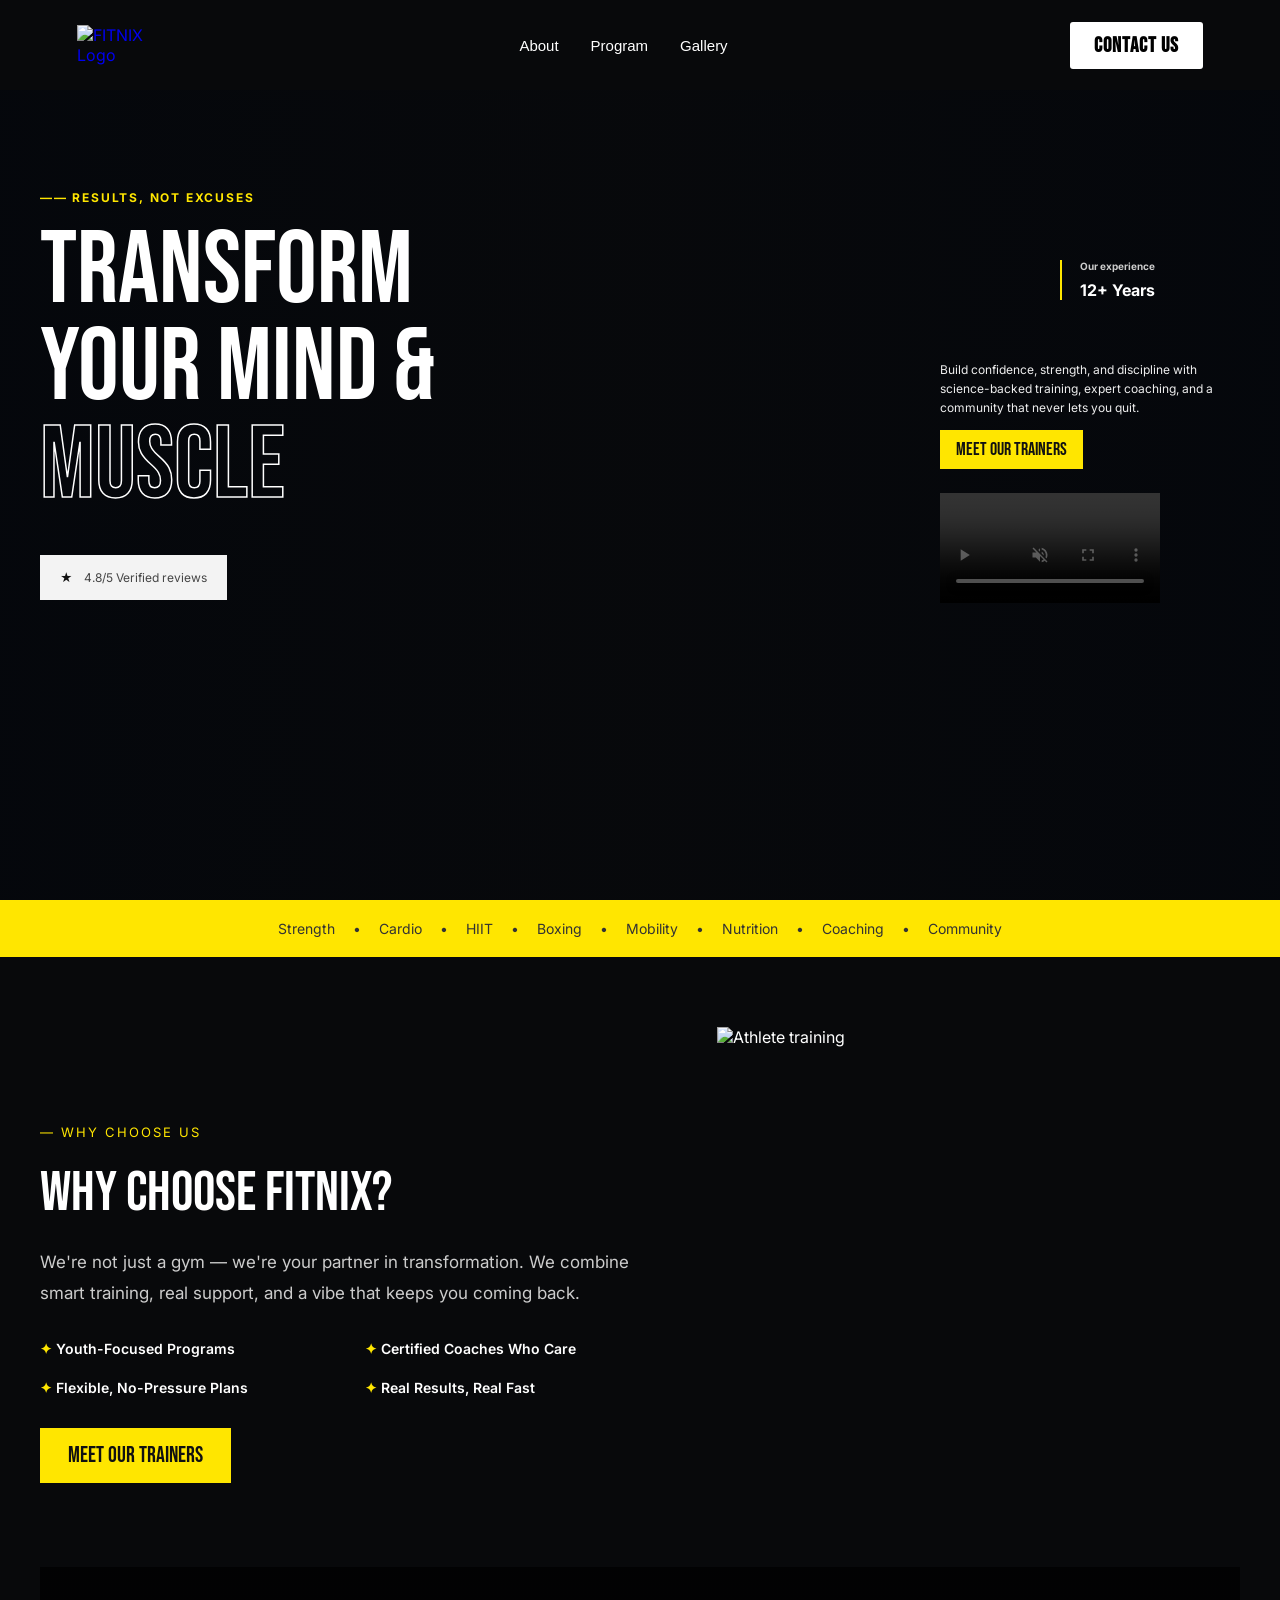
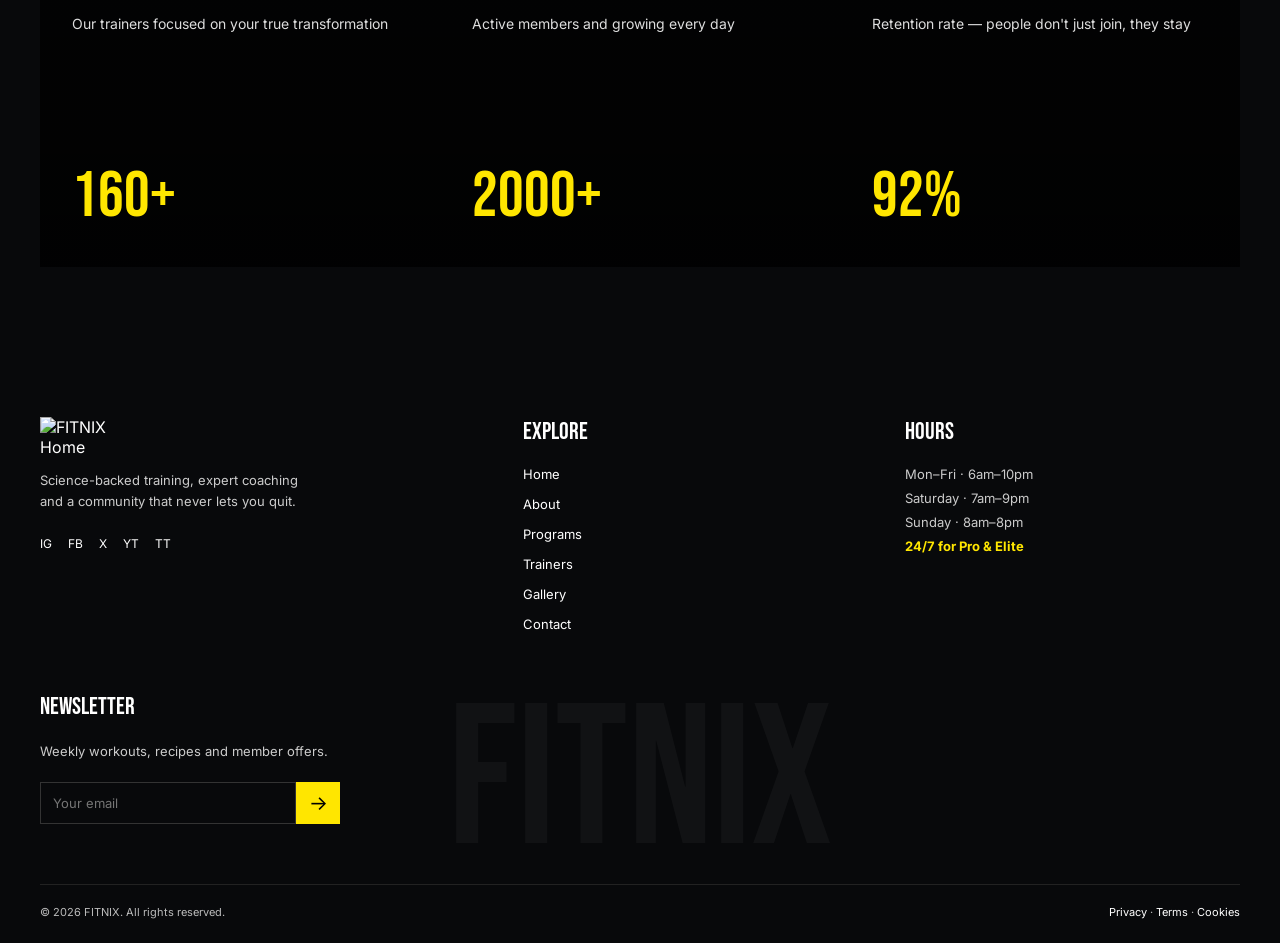
==== commit 6f6a47a2: "Update contact page" ====
--- a/html/index.html
+++ b/html/index.html
@@ -1,62 +1,6 @@
+<!DOCTYPE html>
+<html lang="en">
 
-<!DOCTYPE html>
-<<<<<<< HEAD
-<html lang="Fr">
-<<<<<<< HEAD:index.html <head>
-    <meta charset="UTF-8">
-    <meta name="viewport" content="width=device-width, initial-scale=1">
-    <title>Site vitrine d'une salle de sport</title>
-    <meta name="description" content="Découvrez FITNIX, votre salle de sport : programmes d'entraînement, cours collectifs et accompagnement adapté à vos objectifs. Contactez notre équipe.">
-    <link rel="preconnect" href="https://fonts.googleapis.com">
-    <link rel="preconnect" href="https://fonts.gstatic.com" crossorigin>
-    <link href="https://fonts.googleapis.com/css2?family=Inter:wght@400;500;600&family=Poppins:wght@600;700;800&display=swap" rel="stylesheet">
-    <link rel="stylesheet" href="css/index.css">
-
-
-    </head>
-    =======
-
-    <head>
-        <meta charset="UTF-8">
-        <meta name="viewport" content="width=device-width, initial-scale=1">
-        <title>Site vitrine d'une salle de sport</title>
-        <meta name="description" content="Découvrez FITNIX, votre salle de sport : programmes d'entraînement, cours collectifs et accompagnement adapté à vos objectifs. Contactez notre équipe.">
-        <link rel="preconnect" href="https://fonts.googleapis.com">
-        <link rel="preconnect" href="https://fonts.gstatic.com" crossorigin>
-        <link href="https://fonts.googleapis.com/css2?family=Inter:wght@400;500;600&family=Poppins:wght@600;700;800&display=swap" rel="stylesheet">
-
-
-
-        <link rel="stylesheet" href="../css/style.css">
-    </head>
-    </head>
-    >>>>>>> origin/main:html/index.html
-
-    <body class="accueil page-home">
-
-        <header>
-            <a href="index.html" class="logo" aria-label="Fitnex-home">
-                <img src="../images/logo1.png">
-            </a>
-            <nav>
-                <a href="about.html">About</a>
-                <a href="program.html">Program</a>
-                <a href="">Trainers</a>
-                <a href="">Pricing</a>
-                <a href="">Testimonial</a>
-            </nav>
-            <a href="contact.html" class="btn">Contact Us</a>
-        </header>
-
-        <section id="accueil" class="contenu">
-            <div class="accueuil1">
-                <h5 id="proverbe"> —— RESULT,NOT EXCUSES</h5>
-                <h1 class="titre noir">Transform<br> YOUR MIND &amp<br>
-                    <span class="contour">MUSCLE</h1>
-                <p class="avis"><span class="etoile">★</span> 4.8/5 Verified reviews</p>
-
-=======
-<html lang="en">
 <head>
     <meta charset="UTF-8">
     <meta name="viewport" content="width=device-width, initial-scale=1.0">
@@ -67,290 +11,159 @@
     <link rel="stylesheet" href="../css/style.css">
     <script src="../js/navbar.js" defer></script>
 </head>
+
 <body class="page-home">
 
-<div class="fond-accueil">
+    <div class="fond-accueil">
 
-    <header class="siteheader">
-        <a href="index.html" class="logo" aria-label="FITNIX Home">
-            <img src="../images/logo1.png" alt="FITNIX Logo">
-        </a>
-        <nav class="main-nav" id="main-nav" aria-label="Main navigation">
-            <a href="about.html">About</a>
-            <a href="program.html">Program</a>
-            <a href="gallery.html">Gallery</a>
-            <a href="contact.html" class="mobilecontact">Contact</a>
-        </nav>
-        <button class="menu-toggle" type="button"
-            aria-label="Ouvrir le menu" aria-expanded="false"
-            aria-controls="main-nav">☰</button>
-        <a href="contact.html" class="btn desktop-contact">CONTACT US</a>
-    </header>
+        <header class="siteheader">
+            <a href="index.html" class="logo" aria-label="FITNIX Home">
+                <img src="../images/logo1.png" alt="FITNIX Logo">
+            </a>
+            <nav class="main-nav" id="main-nav" aria-label="Main navigation">
+                <a href="about.html">About</a>
+                <a href="program.html">Program</a>
+                <a href="gallery.html">Gallery</a>
+                <a href="contact.html" class="mobilecontact">Contact</a>
+            </nav>
+            <button class="menu-toggle" type="button" aria-label="Ouvrir le menu" aria-expanded="false" aria-controls="main-nav">☰</button>
+            <a href="contact.html" class="btn desktop-contact">CONTACT US</a>
+        </header>
 
-    <main>
-        <section id="accueil" class="contenu">
-            <div class="accueuil1">
-                <h5 id="proverbe">—— RESULTS, NOT EXCUSES</h5>
-                <h1 class="titre noir">
-                    Transform<br>
-                    YOUR MIND &amp;<br>
-                    <span class="contour">MUSCLE</span>
-                </h1>
-                <p class="avis">
-                    <span class="etoile">★</span>
-                    4.8/5 Verified reviews
-                </p>
->>>>>>> 133fc2dd95762f5162baeef83b7accf546a6ab27
-            </div>
+        <main>
+            <section id="accueil" class="contenu">
+                <div class="accueuil1">
+                    <h5 id="proverbe">—— RESULTS, NOT EXCUSES</h5>
+                    <h1 class="titre noir">
+                        Transform<br> YOUR MIND &amp;<br>
+                        <span class="contour">MUSCLE</span>
+                    </h1>
+                    <p class="avis">
+                        <span class="etoile">★</span> 4.8/5 Verified reviews
+                    </p>
+                </div>
 
-            <div class="accueil2">
-                <div class="experience">
-                    <h6>Our experience</h6>
-                    <h3>12+ Years</h3>
-                </div>
-<<<<<<< HEAD
-                <<<<<<< HEAD:index.html <p> Build confidence,strength,and discipline with science-backeed trainning,expert coaching,and a community that never lets you quit</p>
-                    <a href="about.html" class="bouton bouton-principal">MEET OUR TRAINERS</a>
-
-                    <video controls autoplay muted loop playsinline width="200">
-                    <source src="./images/videoplayback (1).mp4" type="video/mp4">
-=======
-            <div class="accueil2">
-                <div class="experience">
-                  <h6>Our experience</h6>
-                  <h3>12+ Years</h3>
-                  </div>
-                <p> Build confidence,strength,and discipline with science-backeed trainning,expert coaching,and a community that never lets you quit</p>
-                <a href="about.html" class="bouton bouton-principal">MEET OUR TRAINERS</a>
-                
-                   <video  controls autoplay muted loop playsinline width="200">
-                    <source src="../images/videoplayback (1).mp4" type="video/mp4">
->>>>>>> origin/main:html/index.html
-                   </video>
-            </div>
-
-
-            <<<<<<< HEAD:index.html </section>
-
-                <div class="barre">
+                <div class="accueil2">
+                    <div class="experience">
+                        <h6>Our experience</h6>
+                        <h3>12+ Years</h3>
+                    </div>
                     <p>
-                        Strength <span>•</span> Cardio <span>•</span> HIIT <span>•</span> Boxing <span>•</span> Mobility <span>•</span> Nutrition <span>•</span> Coaching <span>•</span> Community
+                        Build confidence, strength, and discipline with science-backed training, expert coaching, and a community that never lets you quit.
                     </p>
-                    =======
-                    <div class="pied-col">
-                        <a href="index.html" class="pied-logo">
-                            <img src="../images/logo1.png" alt="FitNix, retour à l'accueil">
-                        </a>
-                        <p class="pied-texte">Science-backed training, expert coaching and a community that never lets you quit.</p>
-                        <ul class="reseaux">
-                            <li><a href="#" aria-label="Instagram">IG</a></li>
-                            <li><a href="#" aria-label="Facebook">FB</a></li>
-                            <li><a href="#" aria-label="X">X</a></li>
-                            <li><a href="#" aria-label="YouTube">YT</a></li>
-                            <li><a href="#" aria-label="TikTok">TT</a></li>
-                        </ul>
-                        >>>>>>> origin/main:html/index.html
-                    </div>
-                    <footer class="pied">
-
-                        <div class="pied-haut">
-
-
-                            <div class="pied-col">
-                                <a href="index.html" class="pied-logo">
-                                    <img src="images/logo1.png" alt="FitNix, retour à l'accueil">
-                                </a>
-                                <p class="pied-texte">Science-backed training, expert coaching and a community that never lets you quit.</p>
-                                <ul class="reseaux">
-                                    <li><a href="#" aria-label="Instagram">IG</a></li>
-                                    <li><a href="#" aria-label="Facebook">FB</a></li>
-                                    <li><a href="#" aria-label="X">X</a></li>
-                                    <li><a href="#" aria-label="YouTube">YT</a></li>
-                                    <li><a href="#" aria-label="TikTok">TT</a></li>
-                                </ul>
-                            </div>
-
-
-                            <div class="pied-col">
-                                <h2 class="pied-titre">Explore</h2>
-                                <nav class="pied-liens" aria-label="Navigation du pied de page">
-                                    <a href="about.html">About</a>
-                                    <a href="program.html">Programs</a>
-                                    <a href="#">Trainers</a>
-                                    <a href="#">Pricing</a>
-                                    <a href="contact.html">Contact</a>
-                                </nav>
-                            </div>
-
-
-                            <div class="pied-col">
-                                <h2 class="pied-titre">Hours</h2>
-                                <ul class="horaires">
-                                    <li>Mon–Fri · 6am–10pm</li>
-                                    <li>Saturday · 7am–9pm</li>
-                                    <li>Sunday · 8am–8pm</li>
-                                    <li class="jaune">24/7 for Pro &amp; Elite</li>
-                                </ul>
-                            </div>
-
-                        </div>
-
-
-                        <div class="newsletter">
-                            <h2 class="pied-titre">Newsletter</h2>
-                            <p>Weekly workouts, recipes and member offers.</p>
-
-                            <form class="newsletter-form" action="index.html" method="get">
-                                <label for="news-email" class="cache">Your email</label>
-
-                                <input type="email" id="news-email" placeholder="Your email" required>
-
-                                <button type="submit" aria-label="S'abonner">
-    &rarr;
-  </button>
-                                <<<<<<< HEAD:index.html </form>
-                                    =======
-                            </form>
-                            >>>>>>> origin/main:html/index.html
-
-
-                            <div class="pied-bas">
-                                <p>&copy; 2026 FitNix. All rights reserved.</p>
-                                <p><a href="#">Privacy</a> · <a href="#">Terms</a> · <a href="#">Cookies</a></p>
-                            </div>
-
-                    </footer>
-
-    </body>
-=======
-                <p>
-                    Build confidence, strength, and discipline with
-                    science-backed training, expert coaching, and a
-                    community that never lets you quit.
-                </p>
-                <a href="about.html" class="bouton bouton-principal">
+                    <a href="about.html" class="bouton bouton-principal">
                     MEET OUR TRAINERS
                 </a>
-                <video controls autoplay muted loop playsinline width="200">
+                    <video controls autoplay muted loop playsinline width="200">
                     <source src="../images/videoplayback (1).mp4" type="video/mp4">
                 </video>
-            </div>
-        </section>
-    </main>
-</div>
+                </div>
+            </section>
+        </main>
+    </div>
 
-<div class="barre">
-    <p>
-        Strength <span>•</span> Cardio <span>•</span>
-        HIIT <span>•</span> Boxing <span>•</span>
-        Mobility <span>•</span> Nutrition <span>•</span>
-        Coaching <span>•</span> Community
-    </p>
-</div>
-
-<section class="pourquoi">
-    <div class="pourquoi-contenu">
-        <div class="pourquoi-texte">
-            <p class="pourquoi-label">— WHY CHOOSE US</p>
-            <h2>WHY CHOOSE FITNIX?</h2>
-            <p class="pourquoi-description">
-                We're not just a gym — we're your partner in transformation.
-                We combine smart training, real support, and a vibe that
-                keeps you coming back.
-            </p>
-            <ul class="pourquoi-avantages">
-                <li><span>✦</span> Youth-Focused Programs</li>
-                <li><span>✦</span> Certified Coaches Who Care</li>
-                <li><span>✦</span> Flexible, No-Pressure Plans</li>
-                <li><span>✦</span> Real Results, Real Fast</li>
-            </ul>
-            <a href="about.html" class="pourquoi-bouton">
+    <div class="barre">
+        <p>
+            Strength <span>•</span> Cardio <span>•</span> HIIT <span>•</span> Boxing <span>•</span> Mobility <span>•</span> Nutrition <span>•</span> Coaching <span>•</span> Community
+        </p>
+    </div>
+    <section class="pourquoi">
+        <div class="pourquoi-contenu">
+            <div class="pourquoi-texte">
+                <p class="pourquoi-label">— WHY CHOOSE US</p>
+                <h2>WHY CHOOSE FITNIX?</h2>
+                <p class="pourquoi-description">
+                    We're not just a gym — we're your partner in transformation. We combine smart training, real support, and a vibe that keeps you coming back.
+                </p>
+                <ul class="pourquoi-avantages">
+                    <li><span>✦</span> Youth-Focused Programs</li>
+                    <li><span>✦</span> Certified Coaches Who Care</li>
+                    <li><span>✦</span> Flexible, No-Pressure Plans</li>
+                    <li><span>✦</span> Real Results, Real Fast</li>
+                </ul>
+                <a href="about.html" class="pourquoi-bouton">
                 MEET OUR TRAINERS
             </a>
+            </div>
+            <img src="../images/3e0e43ba25226b3baffaa11e3f279e58c0e25c12.png" alt="Athlete training" class="pourquoi-image">
         </div>
-        <img
-            src="../images/3e0e43ba25226b3baffaa11e3f279e58c0e25c12.png"
-            alt="Athlete training" class="pourquoi-image">
-    </div>
 
-    <div class="statistiques">
-        <div class="stat-carte stat-coachs">
-            <p>Our trainers focused on your true transformation</p>
-            <strong>160+</strong>
+        <div class="statistiques">
+            <div class="stat-carte stat-coachs">
+                <p>Our trainers focused on your true transformation</p>
+                <strong>160+</strong>
+            </div>
+            <div class="stat-carte stat-membres">
+                <p>Active members and growing every day</p>
+                <strong>2000+</strong>
+            </div>
+            <div class="stat-carte stat-resultats">
+                <p>Retention rate — people don't just join, they stay</p>
+                <strong>92%</strong>
+            </div>
         </div>
-        <div class="stat-carte stat-membres">
-            <p>Active members and growing every day</p>
-            <strong>2000+</strong>
+    </section>
+
+    <!-- GLOBAL FOOTER -->
+    <footer class="pied">
+        <div class="pied-haut">
+            <div class="pied-col">
+                <a href="index.html" class="pied-logo">
+                    <img src="../images/logo1.png" alt="FITNIX Home">
+                </a>
+                <p class="pied-texte">
+                    Science-backed training, expert coaching and a community that never lets you quit.
+                </p>
+                <ul class="reseaux">
+                    <li><a href="#" aria-label="Instagram">IG</a></li>
+                    <li><a href="#" aria-label="Facebook">FB</a></li>
+                    <li><a href="#" aria-label="X">X</a></li>
+                    <li><a href="#" aria-label="YouTube">YT</a></li>
+                    <li><a href="#" aria-label="TikTok">TT</a></li>
+                </ul>
+            </div>
+            <div class="pied-col">
+                <h2 class="pied-titre">Explore</h2>
+                <nav class="pied-liens" aria-label="Footer navigation">
+                    <a href="index.html">Home</a>
+                    <a href="about.html">About</a>
+                    <a href="program.html">Programs</a>
+                    <a href="about.html#our-team">Trainers</a>
+                    <a href="gallery.html">Gallery</a>
+                    <a href="contact.html">Contact</a>
+                </nav>
+            </div>
+            <div class="pied-col">
+                <h2 class="pied-titre">Hours</h2>
+                <ul class="horaires">
+                    <li>Mon–Fri · 6am–10pm</li>
+                    <li>Saturday · 7am–9pm</li>
+                    <li>Sunday · 8am–8pm</li>
+                    <li class="jaune">24/7 for Pro &amp; Elite</li>
+                </ul>
+            </div>
         </div>
-        <div class="stat-carte stat-resultats">
-            <p>Retention rate — people don't just join, they stay</p>
-            <strong>92%</strong>
+
+        <div class="newsletter">
+            <h2 class="pied-titre">Newsletter</h2>
+            <p>Weekly workouts, recipes and member offers.</p>
+            <form class="newsletter-form" action="#" method="get">
+                <label for="news-email" class="cache">Your email</label>
+                <input type="email" id="news-email" name="email" placeholder="Your email" required>
+                <button type="submit" aria-label="Subscribe">&rarr;</button>
+            </form>
         </div>
-    </div>
-</section>
 
-<!-- GLOBAL FOOTER -->
-<footer class="pied">
-    <div class="pied-haut">
-        <div class="pied-col">
-            <a href="index.html" class="pied-logo">
-                <img src="../images/logo1.png" alt="FITNIX Home">
-            </a>
-            <p class="pied-texte">
-                Science-backed training, expert coaching and a
-                community that never lets you quit.
+        <div class="pied-bas">
+            <p>&copy; 2026 FITNIX. All rights reserved.</p>
+            <p>
+                <a href="#">Privacy</a> ·
+                <a href="#">Terms</a> ·
+                <a href="#">Cookies</a>
             </p>
-            <ul class="reseaux">
-                <li><a href="#" aria-label="Instagram">IG</a></li>
-                <li><a href="#" aria-label="Facebook">FB</a></li>
-                <li><a href="#" aria-label="X">X</a></li>
-                <li><a href="#" aria-label="YouTube">YT</a></li>
-                <li><a href="#" aria-label="TikTok">TT</a></li>
-            </ul>
         </div>
-        <div class="pied-col">
-            <h2 class="pied-titre">Explore</h2>
-            <nav class="pied-liens" aria-label="Footer navigation">
-                <a href="index.html">Home</a>
-                <a href="about.html">About</a>
-                <a href="program.html">Programs</a>
-                <a href="about.html#our-team">Trainers</a>
-                <a href="gallery.html">Gallery</a>
-                <a href="contact.html">Contact</a>
-            </nav>
-        </div>
-        <div class="pied-col">
-            <h2 class="pied-titre">Hours</h2>
-            <ul class="horaires">
-                <li>Mon–Fri · 6am–10pm</li>
-                <li>Saturday · 7am–9pm</li>
-                <li>Sunday · 8am–8pm</li>
-                <li class="jaune">24/7 for Pro &amp; Elite</li>
-            </ul>
-        </div>
-    </div>
-
-    <div class="newsletter">
-        <h2 class="pied-titre">Newsletter</h2>
-        <p>Weekly workouts, recipes and member offers.</p>
-        <form class="newsletter-form" action="#" method="get">
-            <label for="news-email" class="cache">Your email</label>
-            <input type="email" id="news-email" name="email"
-                placeholder="Your email" required>
-            <button type="submit" aria-label="Subscribe">&rarr;</button>
-        </form>
-    </div>
-
-    <div class="pied-bas">
-        <p>&copy; 2026 FITNIX. All rights reserved.</p>
-        <p>
-            <a href="#">Privacy</a> ·
-            <a href="#">Terms</a> ·
-            <a href="#">Cookies</a>
-        </p>
-    </div>
-</footer>
+    </footer>
 
 </body>
-</html>
->>>>>>> 133fc2dd95762f5162baeef83b7accf546a6ab27
+
+</html>
--- a/css/style.css
+++ b/css/style.css
@@ -1,4 +1,3 @@
-
 /* =========================================
    FITNIX - GLOBAL
 ========================================= */
@@ -22,18 +21,23 @@
     max-width: 100%;
 }
 
-h1, h2, h3 {
+h1,
+h2,
+h3 {
     font-family: "Bebas Neue", sans-serif;
     font-weight: 400;
 }
 
-button, input, textarea {
+button,
+input,
+textarea {
     font: inherit;
 }
 
 a {
     text-decoration: none;
 }
+
 
 /* =========================================
    GLOBAL HEADER
@@ -126,16 +130,13 @@
         padding: 16px 42px;
         flex-wrap: nowrap;
     }
-
     body .siteheader .menu-toggle {
         display: block;
         flex-shrink: 0;
     }
-
     body .siteheader .desktop-contact {
         display: none;
     }
-
     body .siteheader .main-nav {
         display: none;
         position: absolute;
@@ -148,14 +149,12 @@
         align-items: stretch;
         gap: 0;
         background: #171717;
-        box-shadow: 0 12px 25px rgba(0,0,0,.3);
+        box-shadow: 0 12px 25px rgba(0, 0, 0, .3);
         z-index: 1001;
     }
-
     body .siteheader .main-nav.is-open {
         display: flex;
     }
-
     body .siteheader .main-nav a,
     body .siteheader .main-nav a:visited {
         display: block;
@@ -165,11 +164,9 @@
         font-size: 16px;
         text-decoration: none;
     }
-
     body .siteheader .main-nav a:hover {
         color: #ffe04d;
     }
-
     body .siteheader .main-nav .mobilecontact {
         display: block;
     }
@@ -179,11 +176,11 @@
     body .siteheader {
         padding: 16px 20px;
     }
-
     body .siteheader .logo img {
         width: 85px;
     }
 }
+
 
 /* =========================================
    HOME
@@ -191,21 +188,14 @@
 
 body.page-home .fond-accueil {
     min-height: 100vh;
-    background-image:
-        linear-gradient(
-            90deg,
-            rgba(3,6,12,.65),
-            rgba(3,6,12,.15),
-            rgba(3,6,12,.65)
-        ),
-        url("../images/e1becd020e5273b9aedfb2f35d9d00b9e3780aa6.png");
+    background-image: linear-gradient( 90deg, rgba(3, 6, 12, .65), rgba(3, 6, 12, .15), rgba(3, 6, 12, .65)), url("../images/e1becd020e5273b9aedfb2f35d9d00b9e3780aa6.png");
     background-size: cover;
     background-position: center;
 }
 
 body.page-home #accueil {
     display: grid;
-    grid-template-columns: minmax(0,1fr) 300px;
+    grid-template-columns: minmax(0, 1fr) 300px;
     gap: 48px;
     max-width: 1440px;
     margin: auto;
@@ -276,7 +266,7 @@
     font-weight: 700;
 }
 
-body.page-home .accueil2 > p {
+body.page-home .accueil2>p {
     margin: auto 0 12px;
     color: #eee;
     font-size: 12px;
@@ -396,21 +386,15 @@
 }
 
 body.page-home .stat-coachs {
-    background-image:
-        linear-gradient(rgba(0,0,0,.75),rgba(0,0,0,.85)),
-        url("../images/04c2b564be4479e6e297bc7969eb41120f293ebb.png");
+    background-image: linear-gradient(rgba(0, 0, 0, .75), rgba(0, 0, 0, .85)), url("../images/04c2b564be4479e6e297bc7969eb41120f293ebb.png");
 }
 
 body.page-home .stat-membres {
-    background-image:
-        linear-gradient(rgba(0,0,0,.75),rgba(0,0,0,.85)),
-        url("../images/7caab576344e5f34021b5f7fbac69f6c69dbc2f9.png");
+    background-image: linear-gradient(rgba(0, 0, 0, .75), rgba(0, 0, 0, .85)), url("../images/7caab576344e5f34021b5f7fbac69f6c69dbc2f9.png");
 }
 
 body.page-home .stat-resultats {
-    background-image:
-        linear-gradient(rgba(0,0,0,.75),rgba(0,0,0,.85)),
-        url("../images/73aa07768b3b16d76ed273d131ae258edba2475f.png");
+    background-image: linear-gradient(rgba(0, 0, 0, .75), rgba(0, 0, 0, .85)), url("../images/73aa07768b3b16d76ed273d131ae258edba2475f.png");
 }
 
 body.page-home .stat-carte p {
@@ -431,23 +415,18 @@
         grid-template-columns: 1fr;
         padding: 60px 24px;
     }
-
     body.page-home .accueil2 {
         padding-top: 0;
     }
-
     body.page-home .experience {
         margin: 0 0 24px;
     }
-
-    body.page-home .accueil2 > p {
+    body.page-home .accueil2>p {
         margin: 0 0 16px;
     }
-
     body.page-home .pourquoi-contenu {
         grid-template-columns: 1fr;
     }
-
     body.page-home .pourquoi-image {
         height: 350px;
     }
@@ -457,27 +436,23 @@
     body.page-home .statistiques {
         grid-template-columns: 1fr;
     }
-
     body.page-home .stat-carte {
         min-height: 230px;
     }
-
     body.page-home .pourquoi {
         padding: 40px 20px;
     }
-
     body.page-home .pourquoi h2 {
         font-size: 38px;
     }
-
     body.page-home .pourquoi-avantages {
         grid-template-columns: 1fr;
     }
-
     body.page-home .barre p {
         line-height: 1.8;
     }
 }
+
 
 /* =========================================
    ABOUT
@@ -524,7 +499,7 @@
 
 body.page-about .conatainer {
     display: grid;
-    grid-template-columns: repeat(2,1fr);
+    grid-template-columns: repeat(2, 1fr);
     gap: 20px;
     padding: 40px 0;
 }
@@ -576,7 +551,7 @@
 
 body.page-about .team {
     display: grid;
-    grid-template-columns: repeat(4,1fr);
+    grid-template-columns: repeat(4, 1fr);
     gap: 25px;
     max-width: 1200px;
     margin: 30px auto;
@@ -589,7 +564,7 @@
     object-fit: cover;
 }
 
-body.page-about .team > div > p {
+body.page-about .team>div>p {
     margin-bottom: 6px;
 }
 
@@ -598,18 +573,15 @@
         gap: 35px;
         padding: 20px;
     }
-
     body.page-about .equipe {
         width: 40%;
         height: 420px;
         margin-left: 0;
     }
-
     body.page-about .team {
-        grid-template-columns: repeat(2,1fr);
+        grid-template-columns: repeat(2, 1fr);
         padding: 0 20px;
     }
-
     body.page-about .our {
         margin-left: 20px;
     }
@@ -620,45 +592,38 @@
         flex-direction: column;
         padding: 20px;
     }
-
     body.page-about .equipe {
         width: 100%;
         max-width: 400px;
         height: auto;
     }
-
     body.page-about .p1 {
         font-size: 34px;
     }
-
     body.page-about .conatainer {
         grid-template-columns: 1fr;
         padding: 20px 0;
     }
-
     body.page-about .pad {
         margin: 40px 20px;
     }
-
     body.page-about .our {
         margin: 0;
     }
-
     body.page-about .p2 {
         flex-direction: column;
         align-items: flex-start;
         gap: 0;
     }
-
     body.page-about .team {
         gap: 15px;
         padding: 0;
     }
-
     body.page-about .team img {
         height: 230px;
     }
 }
+
 
 /* =========================================
    PROGRAM
@@ -727,7 +692,7 @@
     font-size: 26px;
 }
 
-body.page-program .box > p:not(.num) {
+body.page-program .box>p:not(.num) {
     color: #999;
     font-size: 14px;
     line-height: 1.6;
@@ -751,17 +716,16 @@
         gap: 20px;
         padding: 40px 20px;
     }
-
     body.page-program #left,
     body.page-program #right {
         width: 100%;
     }
-
     body.page-program .box {
         width: 100%;
         max-width: 400px;
     }
 }
+
 
 /* =========================================
    GALLERY
@@ -801,7 +765,7 @@
 
 body.page-gallery .transformations {
     display: grid;
-    grid-template-columns: repeat(3,minmax(0,1fr));
+    grid-template-columns: repeat(3, minmax(0, 1fr));
     gap: 24px;
 }
 
@@ -855,7 +819,7 @@
 
 body.page-gallery .reviews-grid {
     display: grid;
-    grid-template-columns: repeat(3,minmax(0,1fr));
+    grid-template-columns: repeat(3, minmax(0, 1fr));
     gap: 24px;
 }
 
@@ -902,10 +866,9 @@
     body.page-gallery .reviews-section {
         padding: 50px 42px;
     }
-
     body.page-gallery .transformations,
     body.page-gallery .reviews-grid {
-        grid-template-columns: repeat(2,1fr);
+        grid-template-columns: repeat(2, 1fr);
     }
 }
 
@@ -914,21 +877,19 @@
     body.page-gallery .reviews-section {
         padding: 40px 20px;
     }
-
     body.page-gallery .transformations,
     body.page-gallery .reviews-grid {
         grid-template-columns: 1fr;
     }
-
     body.page-gallery .textgallery,
     body.page-gallery .reviews-title {
         font-size: 36px;
     }
-
     body.page-gallery .transformation-images img {
         height: 240px;
     }
 }
+
 
 /* =========================================
    CONTACT
@@ -996,9 +957,7 @@
     margin: 70px;
     padding: 35px;
     border-radius: 6px;
-    background-image:
-        linear-gradient(rgba(0,0,0,.55),rgba(0,0,0,.65)),
-        url("../images/7caab576344e5f34021b5f7fbac69f6c69dbc2f9.png");
+    background-image: linear-gradient(rgba(0, 0, 0, .55), rgba(0, 0, 0, .65)), url("../images/7caab576344e5f34021b5f7fbac69f6c69dbc2f9.png");
     background-size: cover;
     background-position: center;
 }
@@ -1084,19 +1043,48 @@
     cursor: pointer;
 }
 
+body.page-contact .ss summary {
+    font-size: large;
+}
+
+body.page-contact .ss summary {
+    font-size: large;
+    cursor: pointer;
+    list-style: none;
+    display: flex;
+    justify-content: space-between;
+    align-items: center;
+}
+
+body.page-contact .ss summary::-webkit-details-marker {
+    display: none;
+}
+
+body.page-contact .ss summary::after {
+    content: "+";
+    color: #ffe04d;
+    background-color: black;
+    border-radius: 50%;
+    font-weight: bold;
+    padding: 2px 7px;
+    margin-left: 10px;
+}
+
+body.page-contact .ss[open] summary::after {
+    content: "−";
+}
+
 @media (max-width: 900px) {
     body.page-contact #section {
         flex-direction: column;
         padding: 40px 20px;
     }
-
     body.page-contact .bodi {
         flex-direction: column;
         align-items: stretch;
         margin: 30px 20px;
         padding: 30px 20px;
     }
-
     body.page-contact .left,
     body.page-contact .rigth {
         width: 100%;
@@ -1110,6 +1098,7 @@
         font-size: 38px;
     }
 }
+
 
 /* =========================================
    GLOBAL FOOTER - ALL FIVE PAGES
@@ -1132,7 +1121,7 @@
     transform: translateX(-50%);
     font-family: "Bebas Neue", sans-serif;
     font-size: 200px;
-    color: rgba(255,255,255,.04);
+    color: rgba(255, 255, 255, .04);
     pointer-events: none;
 }
 
@@ -1283,12 +1272,10 @@
     body .pied {
         padding: 50px 24px 24px;
     }
-
     body .pied .pied-haut {
         grid-template-columns: 1fr 1fr;
         gap: 32px;
     }
-
     body .pied::after {
         font-size: 110px;
     }
@@ -1298,23 +1285,19 @@
     body .pied {
         padding: 40px 20px 24px;
     }
-
     body .pied .pied-haut {
         grid-template-columns: 1fr;
         gap: 32px;
         margin-bottom: 40px;
     }
-
     body .pied .newsletter {
         margin-bottom: 40px;
     }
-
     body .pied .pied-bas {
         flex-direction: column;
         gap: 12px;
     }
-
     body .pied::after {
         font-size: 80px;
     }
-}
+}
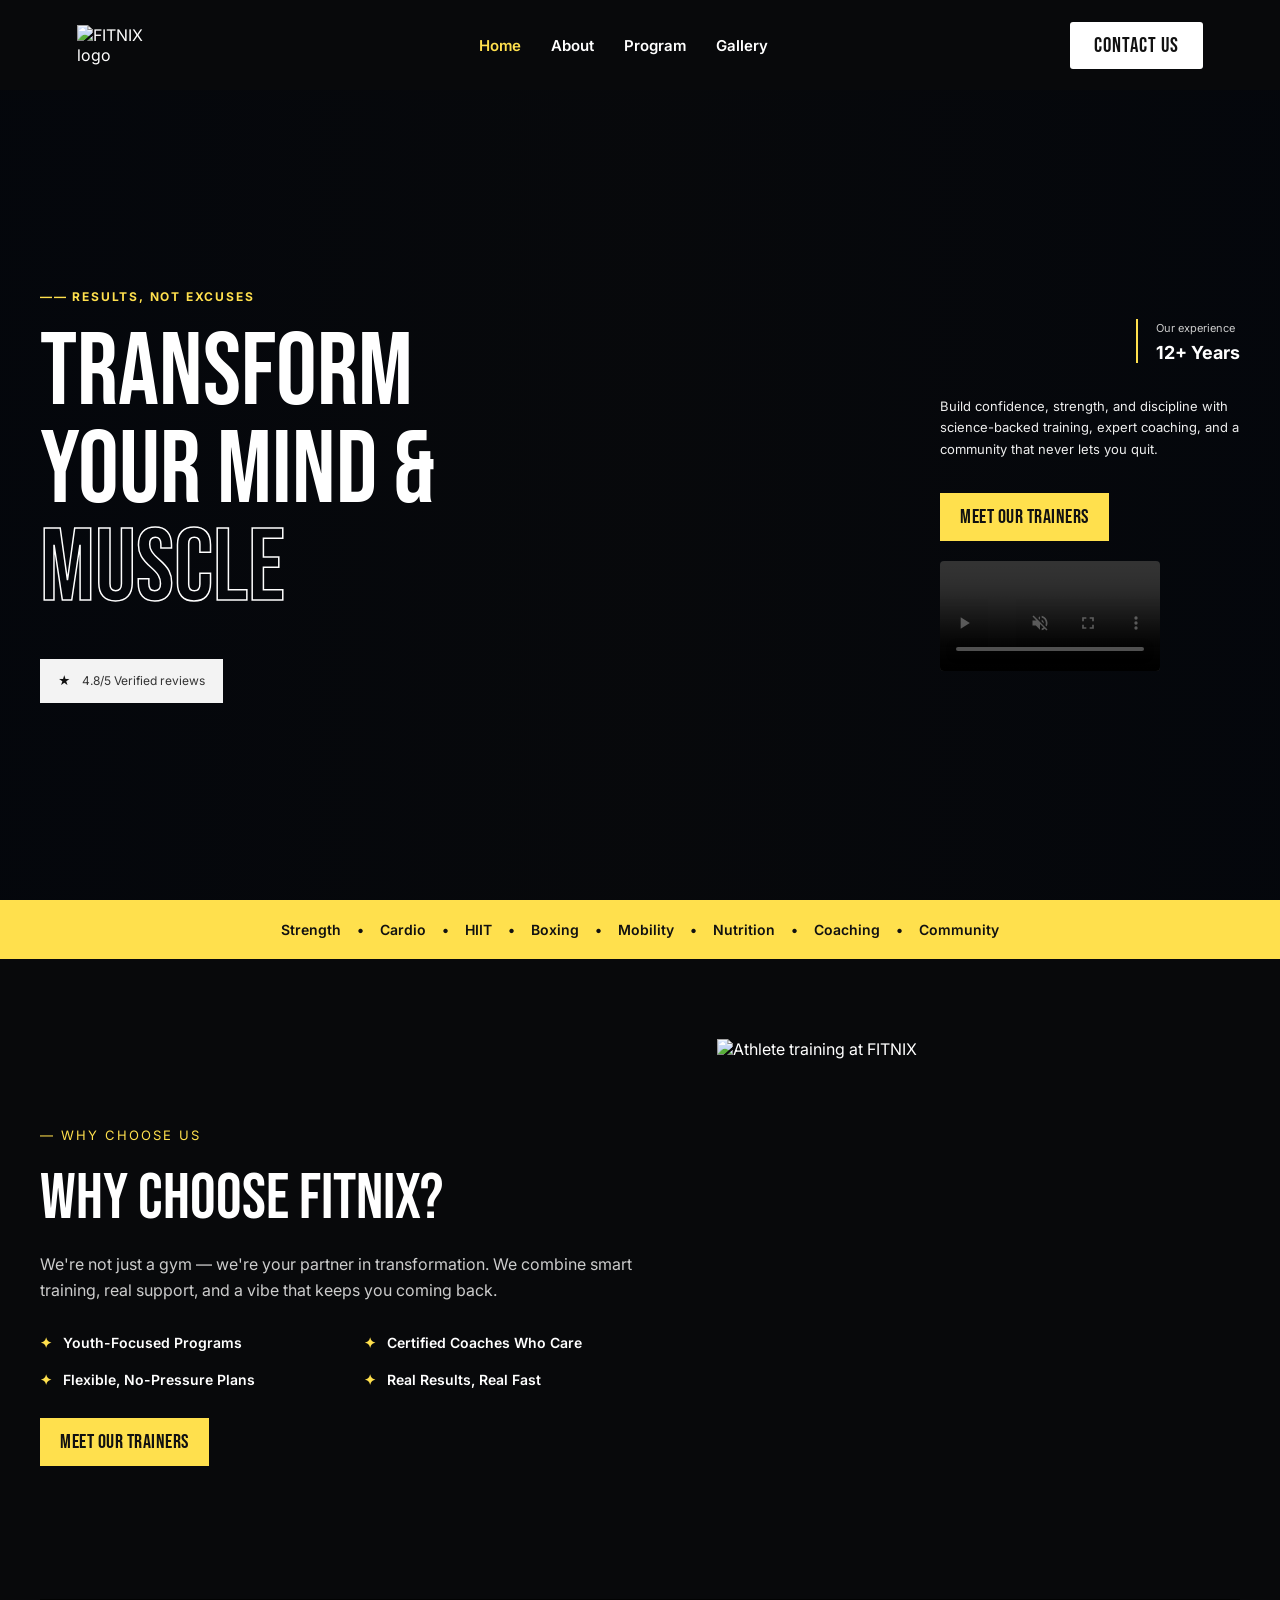
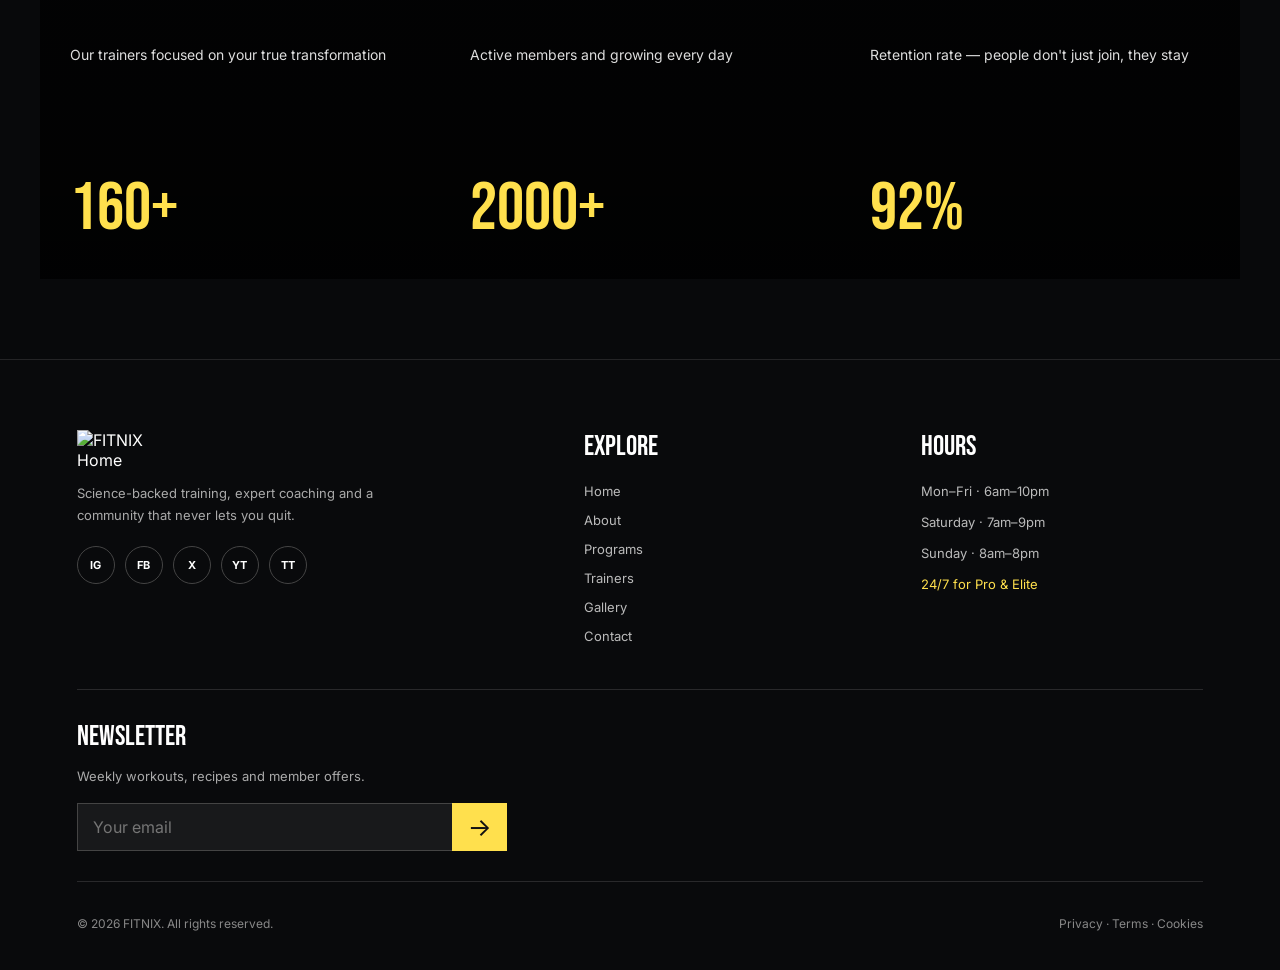
==== commit 23124612: "feat: set finalized FITNIX website as main version" ====
--- a/html/index.html
+++ b/html/index.html
@@ -1,169 +1,199 @@
 <!DOCTYPE html>
 <html lang="en">
-
 <head>
-    <meta charset="UTF-8">
-    <meta name="viewport" content="width=device-width, initial-scale=1.0">
-    <title>FITNIX | Home</title>
-    <link rel="preconnect" href="https://fonts.googleapis.com">
-    <link rel="preconnect" href="https://fonts.gstatic.com" crossorigin>
-    <link href="https://fonts.googleapis.com/css2?family=Bebas+Neue&family=Inter:wght@400;500;600;700&display=swap" rel="stylesheet">
-    <link rel="stylesheet" href="../css/style.css">
-    <script src="../js/navbar.js" defer></script>
+  <meta charset="UTF-8">
+  <meta name="viewport" content="width=device-width, initial-scale=1.0">
+  <meta name="description" content="FITNIX — science-backed fitness training, coaching and community.">
+  <title>FITNIX | Home</title>
+  <link rel="preconnect" href="https://fonts.googleapis.com">
+  <link rel="preconnect" href="https://fonts.gstatic.com" crossorigin>
+  <link href="https://fonts.googleapis.com/css2?family=Bebas+Neue&family=Inter:wght@400;500;600;700&display=swap" rel="stylesheet">
+  <link rel="stylesheet" href="../css/style.css">
+  <script src="../js/navbar.js" defer></script>
 </head>
-
 <body class="page-home">
 
+  <header class="siteheader">
+    <a href="index.html" class="logo" aria-label="FITNIX Home">
+      <img src="../images/logo1.png" alt="FITNIX logo">
+    </a>
+
+    <nav class="main-nav" id="main-nav" aria-label="Main navigation">
+      <a href="index.html" aria-current="page">Home</a>
+      <a href="about.html">About</a>
+      <a href="program.html">Program</a>
+      <a href="gallery.html">Gallery</a>
+      <a href="contact.html" class="mobilecontact">Contact</a>
+    </nav>
+
+    <button class="menu-toggle" type="button"
+      aria-label="Open menu" aria-expanded="false"
+      aria-controls="main-nav">☰</button>
+
+    <a href="contact.html" class="btn desktop-contact">CONTACT US</a>
+  </header>
+
+  <main>
     <div class="fond-accueil">
+      <section id="accueil" class="contenu">
+        <div class="accueuil1">
+          <p id="proverbe">—— RESULTS, NOT EXCUSES</p>
+          <h1 class="titre">
+            TRANSFORM<br>
+            YOUR MIND &amp;<br>
+            <span class="contour">MUSCLE</span>
+          </h1>
+          <p class="avis">
+            <span class="etoile">★</span>
+            4.8/5 Verified reviews
+          </p>
+        </div>
 
-        <header class="siteheader">
-            <a href="index.html" class="logo" aria-label="FITNIX Home">
-                <img src="../images/logo1.png" alt="FITNIX Logo">
-            </a>
-            <nav class="main-nav" id="main-nav" aria-label="Main navigation">
-                <a href="about.html">About</a>
-                <a href="program.html">Program</a>
-                <a href="gallery.html">Gallery</a>
-                <a href="contact.html" class="mobilecontact">Contact</a>
-            </nav>
-            <button class="menu-toggle" type="button" aria-label="Ouvrir le menu" aria-expanded="false" aria-controls="main-nav">☰</button>
-            <a href="contact.html" class="btn desktop-contact">CONTACT US</a>
-        </header>
+        <div class="accueil2">
+          <div class="experience">
+            <p>Our experience</p>
+            <h2>12+ Years</h2>
+          </div>
 
-        <main>
-            <section id="accueil" class="contenu">
-                <div class="accueuil1">
-                    <h5 id="proverbe">—— RESULTS, NOT EXCUSES</h5>
-                    <h1 class="titre noir">
-                        Transform<br> YOUR MIND &amp;<br>
-                        <span class="contour">MUSCLE</span>
-                    </h1>
-                    <p class="avis">
-                        <span class="etoile">★</span> 4.8/5 Verified reviews
-                    </p>
-                </div>
+          <p>
+            Build confidence, strength, and discipline with
+            science-backed training, expert coaching, and a
+            community that never lets you quit.
+          </p>
 
-                <div class="accueil2">
-                    <div class="experience">
-                        <h6>Our experience</h6>
-                        <h3>12+ Years</h3>
-                    </div>
-                    <p>
-                        Build confidence, strength, and discipline with science-backed training, expert coaching, and a community that never lets you quit.
-                    </p>
-                    <a href="about.html" class="bouton bouton-principal">
-                    MEET OUR TRAINERS
-                </a>
-                    <video controls autoplay muted loop playsinline width="200">
-                    <source src="../images/videoplayback (1).mp4" type="video/mp4">
-                </video>
-                </div>
-            </section>
-        </main>
+          <a href="about.html#our-team" class="bouton bouton-principal">
+            MEET OUR TRAINERS
+          </a>
+
+          <video controls autoplay muted loop playsinline
+            preload="metadata" width="220"
+            aria-label="FITNIX training video">
+            <source src="../images/videoplayback (1).mp4" type="video/mp4">
+            Your browser does not support HTML video.
+          </video>
+        </div>
+      </section>
     </div>
 
-    <div class="barre">
-        <p>
-            Strength <span>•</span> Cardio <span>•</span> HIIT <span>•</span> Boxing <span>•</span> Mobility <span>•</span> Nutrition <span>•</span> Coaching <span>•</span> Community
-        </p>
+    <div class="barre" aria-label="FITNIX activities">
+      <p>
+        Strength <span>•</span> Cardio <span>•</span>
+        HIIT <span>•</span> Boxing <span>•</span>
+        Mobility <span>•</span> Nutrition <span>•</span>
+        Coaching <span>•</span> Community
+      </p>
     </div>
+
     <section class="pourquoi">
-        <div class="pourquoi-contenu">
-            <div class="pourquoi-texte">
-                <p class="pourquoi-label">— WHY CHOOSE US</p>
-                <h2>WHY CHOOSE FITNIX?</h2>
-                <p class="pourquoi-description">
-                    We're not just a gym — we're your partner in transformation. We combine smart training, real support, and a vibe that keeps you coming back.
-                </p>
-                <ul class="pourquoi-avantages">
-                    <li><span>✦</span> Youth-Focused Programs</li>
-                    <li><span>✦</span> Certified Coaches Who Care</li>
-                    <li><span>✦</span> Flexible, No-Pressure Plans</li>
-                    <li><span>✦</span> Real Results, Real Fast</li>
-                </ul>
-                <a href="about.html" class="pourquoi-bouton">
-                MEET OUR TRAINERS
-            </a>
-            </div>
-            <img src="../images/3e0e43ba25226b3baffaa11e3f279e58c0e25c12.png" alt="Athlete training" class="pourquoi-image">
+      <div class="pourquoi-contenu">
+        <div class="pourquoi-texte">
+          <p class="pourquoi-label">— WHY CHOOSE US</p>
+          <h2>WHY CHOOSE FITNIX?</h2>
+          <p class="pourquoi-description">
+            We're not just a gym — we're your partner in transformation.
+            We combine smart training, real support, and a vibe that
+            keeps you coming back.
+          </p>
+
+          <ul class="pourquoi-avantages">
+            <li><span>✦</span> Youth-Focused Programs</li>
+            <li><span>✦</span> Certified Coaches Who Care</li>
+            <li><span>✦</span> Flexible, No-Pressure Plans</li>
+            <li><span>✦</span> Real Results, Real Fast</li>
+          </ul>
+
+          <a href="about.html#our-team" class="pourquoi-bouton">
+            MEET OUR TRAINERS
+          </a>
         </div>
 
-        <div class="statistiques">
-            <div class="stat-carte stat-coachs">
-                <p>Our trainers focused on your true transformation</p>
-                <strong>160+</strong>
-            </div>
-            <div class="stat-carte stat-membres">
-                <p>Active members and growing every day</p>
-                <strong>2000+</strong>
-            </div>
-            <div class="stat-carte stat-resultats">
-                <p>Retention rate — people don't just join, they stay</p>
-                <strong>92%</strong>
-            </div>
-        </div>
+        <img
+          src="../images/3e0e43ba25226b3baffaa11e3f279e58c0e25c12.png"
+          alt="Athlete training at FITNIX"
+          class="pourquoi-image"
+          loading="lazy">
+      </div>
+
+      <div class="statistiques">
+        <article class="stat-carte stat-coachs">
+          <p>Our trainers focused on your true transformation</p>
+          <strong>160+</strong>
+        </article>
+
+        <article class="stat-carte stat-membres">
+          <p>Active members and growing every day</p>
+          <strong>2000+</strong>
+        </article>
+
+        <article class="stat-carte stat-resultats">
+          <p>Retention rate — people don't just join, they stay</p>
+          <strong>92%</strong>
+        </article>
+      </div>
     </section>
+  </main>
 
-    <!-- GLOBAL FOOTER -->
-    <footer class="pied">
-        <div class="pied-haut">
-            <div class="pied-col">
-                <a href="index.html" class="pied-logo">
-                    <img src="../images/logo1.png" alt="FITNIX Home">
-                </a>
-                <p class="pied-texte">
-                    Science-backed training, expert coaching and a community that never lets you quit.
-                </p>
-                <ul class="reseaux">
-                    <li><a href="#" aria-label="Instagram">IG</a></li>
-                    <li><a href="#" aria-label="Facebook">FB</a></li>
-                    <li><a href="#" aria-label="X">X</a></li>
-                    <li><a href="#" aria-label="YouTube">YT</a></li>
-                    <li><a href="#" aria-label="TikTok">TT</a></li>
-                </ul>
-            </div>
-            <div class="pied-col">
-                <h2 class="pied-titre">Explore</h2>
-                <nav class="pied-liens" aria-label="Footer navigation">
-                    <a href="index.html">Home</a>
-                    <a href="about.html">About</a>
-                    <a href="program.html">Programs</a>
-                    <a href="about.html#our-team">Trainers</a>
-                    <a href="gallery.html">Gallery</a>
-                    <a href="contact.html">Contact</a>
-                </nav>
-            </div>
-            <div class="pied-col">
-                <h2 class="pied-titre">Hours</h2>
-                <ul class="horaires">
-                    <li>Mon–Fri · 6am–10pm</li>
-                    <li>Saturday · 7am–9pm</li>
-                    <li>Sunday · 8am–8pm</li>
-                    <li class="jaune">24/7 for Pro &amp; Elite</li>
-                </ul>
-            </div>
-        </div>
+  <footer class="pied">
+    <div class="pied-haut">
+      <div class="pied-col">
+        <a href="index.html" class="pied-logo">
+          <img src="../images/logo1.png" alt="FITNIX Home">
+        </a>
+        <p class="pied-texte">
+          Science-backed training, expert coaching and a
+          community that never lets you quit.
+        </p>
+        <ul class="reseaux">
+          <li><a href="#" aria-label="Instagram">IG</a></li>
+          <li><a href="#" aria-label="Facebook">FB</a></li>
+          <li><a href="#" aria-label="X">X</a></li>
+          <li><a href="#" aria-label="YouTube">YT</a></li>
+          <li><a href="#" aria-label="TikTok">TT</a></li>
+        </ul>
+      </div>
 
-        <div class="newsletter">
-            <h2 class="pied-titre">Newsletter</h2>
-            <p>Weekly workouts, recipes and member offers.</p>
-            <form class="newsletter-form" action="#" method="get">
-                <label for="news-email" class="cache">Your email</label>
-                <input type="email" id="news-email" name="email" placeholder="Your email" required>
-                <button type="submit" aria-label="Subscribe">&rarr;</button>
-            </form>
-        </div>
+      <div class="pied-col">
+        <h2 class="pied-titre">Explore</h2>
+        <nav class="pied-liens" aria-label="Footer navigation">
+          <a href="index.html">Home</a>
+          <a href="about.html">About</a>
+          <a href="program.html">Programs</a>
+          <a href="about.html#our-team">Trainers</a>
+          <a href="gallery.html">Gallery</a>
+          <a href="contact.html">Contact</a>
+        </nav>
+      </div>
 
-        <div class="pied-bas">
-            <p>&copy; 2026 FITNIX. All rights reserved.</p>
-            <p>
-                <a href="#">Privacy</a> ·
-                <a href="#">Terms</a> ·
-                <a href="#">Cookies</a>
-            </p>
-        </div>
-    </footer>
+      <div class="pied-col">
+        <h2 class="pied-titre">Hours</h2>
+        <ul class="horaires">
+          <li>Mon–Fri · 6am–10pm</li>
+          <li>Saturday · 7am–9pm</li>
+          <li>Sunday · 8am–8pm</li>
+          <li class="jaune">24/7 for Pro &amp; Elite</li>
+        </ul>
+      </div>
+    </div>
 
+    <div class="newsletter">
+      <h2 class="pied-titre">Newsletter</h2>
+      <p>Weekly workouts, recipes and member offers.</p>
+      <form class="newsletter-form">
+        <label for="news-email" class="cache">Your email</label>
+        <input type="email" id="news-email" name="email"
+          placeholder="Your email" required>
+        <button type="submit" aria-label="Subscribe">→</button>
+      </form>
+    </div>
+
+    <div class="pied-bas">
+      <p>&copy; 2026 FITNIX. All rights reserved.</p>
+      <p>
+        <a href="#">Privacy</a> ·
+        <a href="#">Terms</a> ·
+        <a href="#">Cookies</a>
+      </p>
+    </div>
+  </footer>
 </body>
-
 </html>
--- a/css/style.css
+++ b/css/style.css
@@ -1,1303 +1,1599 @@
-/* =========================================
-   FITNIX - GLOBAL
-========================================= */
+/* ==================================================
+   FITNIX — GLOBAL RESET
+================================================== */
+
+:root {
+  --bg: #08090b;
+  --surface: #141518;
+  --surface-2: #1d1e20;
+  --yellow: #ffe04d;
+  --white: #ffffff;
+  --muted: #b7b7b7;
+  --border: #303034;
+  --font-title: "Bebas Neue", Impact, sans-serif;
+  --font-body: "Inter", Arial, sans-serif;
+}
 
 * {
-    box-sizing: border-box;
+  box-sizing: border-box;
 }
 
 html {
-    scroll-behavior: smooth;
+  scroll-behavior: smooth;
 }
 
 body {
-    margin: 0;
-    background: #08090b;
-    color: #fff;
-    font-family: "Inter", Arial, sans-serif;
+  margin: 0;
+  background: var(--bg);
+  color: var(--white);
+  font-family: var(--font-body);
+  overflow-x: clip;
+}
+
+img,
+video,
+iframe {
+  max-width: 100%;
 }
 
 img {
-    max-width: 100%;
+  display: block;
+  height: auto;
+}
+
+a {
+  color: inherit;
+  text-decoration: none;
+}
+
+button,
+input,
+textarea,
+select {
+  font: inherit;
+}
+
+button {
+  cursor: pointer;
 }
 
 h1,
 h2,
 h3 {
-    font-family: "Bebas Neue", sans-serif;
-    font-weight: 400;
-}
-
-button,
-input,
-textarea {
-    font: inherit;
-}
-
-a {
-    text-decoration: none;
-}
-
-
-/* =========================================
+  font-family: var(--font-title);
+  font-weight: 400;
+}
+
+p {
+  line-height: 1.65;
+}
+
+:focus-visible {
+  outline: 3px solid var(--yellow);
+  outline-offset: 3px;
+}
+
+[hidden] {
+  display: none !important;
+}
+
+.cache {
+  position: absolute;
+  width: 1px;
+  height: 1px;
+  padding: 0;
+  margin: -1px;
+  overflow: hidden;
+  clip: rect(0, 0, 0, 0);
+  white-space: nowrap;
+  border: 0;
+}
+
+/* ==================================================
    GLOBAL HEADER
-========================================= */
-
-body .siteheader {
-    position: relative;
-    z-index: 1000;
+================================================== */
+
+.siteheader {
+  position: relative;
+  z-index: 1000;
+  display: flex;
+  align-items: center;
+  justify-content: space-between;
+  gap: 24px;
+  min-height: 90px;
+  padding: 16px 6%;
+  background: var(--bg);
+}
+
+.siteheader .logo {
+  display: block;
+  flex-shrink: 0;
+}
+
+.siteheader .logo img {
+  width: 100px;
+}
+
+.siteheader .main-nav {
+  display: flex;
+  align-items: center;
+  gap: 30px;
+}
+
+.siteheader .main-nav a {
+  padding: 8px 0;
+  color: var(--white);
+  font-size: 15px;
+  font-weight: 600;
+  transition: color 0.2s;
+}
+
+.siteheader .main-nav a:hover,
+.siteheader .main-nav a[aria-current="page"] {
+  color: var(--yellow);
+}
+
+.siteheader .mobilecontact {
+  display: none;
+}
+
+.siteheader .desktop-contact {
+  flex-shrink: 0;
+  padding: 11px 24px;
+  border-radius: 3px;
+  background: var(--white);
+  color: #111;
+  font-family: var(--font-title);
+  font-size: 21px;
+  letter-spacing: 1px;
+}
+
+.siteheader .desktop-contact:hover {
+  background: var(--yellow);
+}
+
+.siteheader .menu-toggle {
+  display: none;
+  padding: 5px 10px;
+  border: 0;
+  background: transparent;
+  color: var(--white);
+  font-size: 28px;
+}
+
+/* ==================================================
+   HOME
+================================================== */
+
+.page-home .fond-accueil {
+  min-height: calc(100vh - 90px);
+  background-image:
+    linear-gradient(
+      90deg,
+      rgba(3, 6, 12, 0.75),
+      rgba(3, 6, 12, 0.15),
+      rgba(3, 6, 12, 0.75)
+    ),
+    url("../images/e1becd020e5273b9aedfb2f35d9d00b9e3780aa6.png");
+  background-size: cover;
+  background-position: center;
+}
+
+.page-home #accueil {
+  display: grid;
+  grid-template-columns: minmax(0, 1fr) 300px;
+  gap: 48px;
+  align-items: center;
+  max-width: 1440px;
+  min-height: calc(100vh - 90px);
+  margin: auto;
+  padding: 70px 40px;
+}
+
+.page-home #proverbe {
+  margin: 0 0 18px;
+  color: var(--yellow);
+  font-size: 12px;
+  font-weight: 700;
+  letter-spacing: 1.8px;
+}
+
+.page-home .titre {
+  margin: 0;
+  font-size: clamp(56px, 8vw, 112px);
+  line-height: 0.96;
+  text-transform: uppercase;
+}
+
+.page-home .contour {
+  color: transparent;
+  -webkit-text-stroke: 1.5px var(--white);
+}
+
+.page-home .avis {
+  display: inline-block;
+  margin: 40px 0 0;
+  padding: 12px 18px;
+  background: #f3f3f3;
+  color: #333;
+  font-size: 12px;
+}
+
+.page-home .etoile {
+  margin-right: 8px;
+  color: #111;
+}
+
+.page-home .accueil2 {
+  display: flex;
+  flex-direction: column;
+  align-items: flex-start;
+  gap: 20px;
+}
+
+.page-home .experience {
+  align-self: flex-end;
+  padding-left: 18px;
+  border-left: 2px solid var(--yellow);
+}
+
+.page-home .experience p {
+  margin: 0 0 5px;
+  color: #ccc;
+  font-size: 11px;
+}
+
+.page-home .experience h2 {
+  margin: 0;
+  font-family: var(--font-body);
+  font-size: 18px;
+  font-weight: 700;
+}
+
+.page-home .accueil2 > p {
+  color: #eee;
+  font-size: 13px;
+}
+
+.page-home .bouton-principal,
+.page-home .pourquoi-bouton {
+  display: inline-block;
+  padding: 12px 20px;
+  background: var(--yellow);
+  color: #111;
+  font-family: var(--font-title);
+  font-size: 20px;
+  letter-spacing: 0.5px;
+}
+
+.page-home .bouton-principal:hover,
+.page-home .pourquoi-bouton:hover {
+  background: var(--white);
+}
+
+.page-home .accueil2 video {
+  width: 220px;
+  max-width: 100%;
+  border-radius: 4px;
+}
+
+.page-home .barre {
+  padding: 18px 12px;
+  background: var(--yellow);
+  color: #111;
+  text-align: center;
+}
+
+.page-home .barre p {
+  margin: 0;
+  font-size: 14px;
+  font-weight: 600;
+}
+
+.page-home .barre span {
+  margin: 0 12px;
+}
+
+.page-home .pourquoi {
+  padding: 80px 40px;
+}
+
+.page-home .pourquoi-contenu {
+  display: grid;
+  grid-template-columns: 1.2fr 1fr;
+  align-items: center;
+  gap: 50px;
+  max-width: 1200px;
+  margin: 0 auto 60px;
+}
+
+.page-home .pourquoi-label {
+  color: var(--yellow);
+  font-size: 13px;
+  letter-spacing: 2px;
+}
+
+.page-home .pourquoi h2 {
+  margin: 20px 0;
+  font-size: clamp(40px, 5vw, 64px);
+  line-height: 1;
+}
+
+.page-home .pourquoi-description {
+  color: #ccc;
+  font-size: 16px;
+}
+
+.page-home .pourquoi-avantages {
+  display: grid;
+  grid-template-columns: 1fr 1fr;
+  gap: 20px;
+  padding: 0;
+  margin: 30px 0;
+  list-style: none;
+}
+
+.page-home .pourquoi-avantages li {
+  font-size: 14px;
+  font-weight: 600;
+}
+
+.page-home .pourquoi-avantages span {
+  margin-right: 7px;
+  color: var(--yellow);
+}
+
+.page-home .pourquoi-image {
+  width: 100%;
+  height: 500px;
+  object-fit: cover;
+}
+
+.page-home .statistiques {
+  display: grid;
+  grid-template-columns: repeat(3, minmax(0, 1fr));
+  max-width: 1200px;
+  margin: auto;
+}
+
+.page-home .stat-carte {
+  display: flex;
+  flex-direction: column;
+  justify-content: space-between;
+  min-height: 280px;
+  padding: 30px;
+  background-size: cover;
+  background-position: center;
+}
+
+.page-home .stat-coachs {
+  background-image:
+    linear-gradient(rgba(0,0,0,.72), rgba(0,0,0,.85)),
+    url("../images/04c2b564be4479e6e297bc7969eb41120f293ebb.png");
+}
+
+.page-home .stat-membres {
+  background-image:
+    linear-gradient(rgba(0,0,0,.72), rgba(0,0,0,.85)),
+    url("../images/7caab576344e5f34021b5f7fbac69f6c69dbc2f9.png");
+}
+
+.page-home .stat-resultats {
+  background-image:
+    linear-gradient(rgba(0,0,0,.72), rgba(0,0,0,.85)),
+    url("../images/73aa07768b3b16d76ed273d131ae258edba2475f.png");
+}
+
+.page-home .stat-carte p {
+  color: #ddd;
+  font-size: 14px;
+}
+
+.page-home .stat-carte strong {
+  color: var(--yellow);
+  font-family: var(--font-title);
+  font-size: 68px;
+  font-weight: 400;
+}
+
+/* ==================================================
+   ABOUT
+================================================== */
+
+.page-about .apropos-contenu {
+  display: grid;
+  grid-template-columns: minmax(0, 430px) minmax(0, 1fr);
+  align-items: center;
+  gap: 70px;
+  max-width: 1250px;
+  margin: 60px auto;
+  padding: 0 30px;
+}
+
+.page-about .equipe {
+  width: 100%;
+  height: 520px;
+  border-radius: 5px;
+  object-fit: cover;
+}
+
+.page-about .subtitle {
+  color: var(--yellow);
+  font-size: 14px;
+  font-weight: 600;
+  text-transform: uppercase;
+}
+
+.page-about .about-heading {
+  margin: 16px 0;
+  font-size: clamp(42px, 5vw, 65px);
+  line-height: 1.05;
+}
+
+.page-about .pa {
+  color: #d0d0d0;
+  font-size: 14px;
+}
+
+.page-about .conatainer {
+  display: grid;
+  grid-template-columns: repeat(2, minmax(0, 1fr));
+  gap: 20px;
+  padding: 25px 0;
+}
+
+.page-about .icone {
+  display: flex;
+  align-items: center;
+  gap: 10px;
+}
+
+.page-about .icone img {
+  width: 35px;
+  height: 35px;
+  object-fit: contain;
+}
+
+.page-about .icone h2 {
+  margin: 0;
+  font-size: 22px;
+}
+
+.page-about .btna {
+  display: inline-block;
+  padding: 14px 25px;
+  border-radius: 5px;
+  background: var(--yellow);
+  color: #111;
+  font-family: var(--font-title);
+  font-size: 20px;
+}
+
+.page-about .btna:hover {
+  background: var(--white);
+}
+
+.page-about .pad {
+  max-width: 1250px;
+  margin: 90px auto;
+  padding: 0 30px;
+  scroll-margin-top: 20px;
+}
+
+.page-about .p2 {
+  display: flex;
+  align-items: center;
+  justify-content: space-between;
+  gap: 35px;
+}
+
+.page-about .p2 h2 {
+  margin: 0;
+  font-size: clamp(36px, 5vw, 54px);
+}
+
+.page-about .p2 p {
+  max-width: 460px;
+  color: #ccc;
+}
+
+.page-about .team {
+  display: grid;
+  grid-template-columns: repeat(4, minmax(0, 1fr));
+  gap: 24px;
+  margin-top: 35px;
+}
+
+.page-about .team article {
+  min-width: 0;
+}
+
+.page-about .team img {
+  width: 100%;
+  height: 310px;
+  object-fit: cover;
+  border-radius: 4px;
+}
+
+.page-about .team h3 {
+  margin: 14px 0 4px;
+  font-size: 27px;
+}
+
+.page-about .team .subtitle {
+  margin: 0;
+  font-size: 12px;
+}
+
+/* ==================================================
+   PROGRAM
+================================================== */
+
+.page-program .upper {
+  display: flex;
+  align-items: end;
+  justify-content: space-between;
+  gap: 40px;
+  max-width: 1250px;
+  margin: auto;
+  padding: 70px 30px 35px;
+}
+
+.page-program #lilTitle,
+.page-program #pricingPlan {
+  color: var(--yellow);
+  font-size: 13px;
+  font-weight: 700;
+  letter-spacing: 2px;
+}
+
+.page-program #upperHeading {
+  max-width: 650px;
+  margin: 15px 0 0;
+  font-size: clamp(48px, 6vw, 78px);
+  line-height: 1;
+}
+
+.page-program #right {
+  max-width: 400px;
+  color: #ccc;
+  font-size: 15px;
+}
+
+.page-program .lower {
+  display: grid;
+  grid-template-columns: repeat(4, minmax(0, 1fr));
+  gap: 18px;
+  max-width: 1250px;
+  margin: auto;
+  padding: 0 30px 85px;
+}
+
+.page-program .lower .box {
+  display: flex;
+  flex-direction: column;
+  min-height: 330px;
+  padding: 28px;
+  border: 1px solid var(--border);
+  border-radius: 5px;
+  background: #141414;
+  transition: transform 0.25s, border-color 0.25s;
+}
+
+.page-program .lower .box:hover {
+  transform: translateY(-6px);
+  border-color: var(--yellow);
+}
+
+.page-program .num {
+  margin: 0;
+  color: var(--yellow);
+  font-family: var(--font-title);
+  font-size: 48px;
+}
+
+.page-program .lower .box h2 {
+  margin: 25px 0 8px;
+  font-size: 29px;
+  line-height: 1.1;
+}
+
+.page-program .lower .box > p:not(.num) {
+  color: #bbb;
+  font-size: 13px;
+}
+
+.page-program .tags {
+  display: flex;
+  flex-wrap: wrap;
+  gap: 8px;
+  margin-top: auto;
+  padding-top: 20px;
+}
+
+.page-program .tags span {
+  padding: 7px 9px;
+  border: 1px solid #444;
+  border-radius: 3px;
+  color: #ddd;
+  font-size: 10px;
+  font-weight: 700;
+}
+
+.page-program .upperSecondLower {
+  padding: 75px 25px 35px;
+  background: #101113;
+  text-align: center;
+}
+
+.page-program #up {
+  max-width: 680px;
+  margin: auto;
+}
+
+.page-program #chooseUrPlan {
+  margin: 12px 0;
+  font-size: clamp(44px, 6vw, 70px);
+}
+
+.page-program #description {
+  color: #bbb;
+  font-size: 14px;
+}
+
+.page-program .buttonz {
+  display: inline-flex;
+  gap: 5px;
+  margin-top: 25px;
+  padding: 5px;
+  border: 1px solid var(--border);
+  border-radius: 6px;
+  background: #1c1d20;
+}
+
+.page-program .billing-btn {
+  padding: 12px 20px;
+  border: 0;
+  border-radius: 4px;
+  background: transparent;
+  color: #ddd;
+  font-size: 13px;
+  font-weight: 700;
+}
+
+.page-program .billing-btn.active {
+  background: var(--yellow);
+  color: #111;
+}
+
+.page-program .lowerSecondLower {
+  display: grid;
+  grid-template-columns: repeat(3, minmax(0, 1fr));
+  gap: 25px;
+  max-width: 1250px;
+  margin: auto;
+  padding: 45px 30px 90px;
+}
+
+.page-program .pricingBox {
+  display: flex;
+  flex-direction: column;
+  gap: 28px;
+  min-height: 590px;
+  padding: 35px;
+  border: 1px solid var(--border);
+  border-radius: 10px;
+  background: #171719;
+  transition: transform 0.25s, border-color 0.25s;
+}
+
+.page-program .pricingBox:hover {
+  transform: translateY(-7px);
+  border-color: var(--yellow);
+}
+
+.page-program .firstSection h3 {
+  margin: 0 0 10px;
+  font-size: 32px;
+}
+
+.page-program .firstSection p {
+  margin: 0;
+  color: #aaa;
+  font-size: 13px;
+}
+
+.page-program .secondSection {
+  display: flex;
+  align-items: baseline;
+  gap: 4px;
+  padding-bottom: 25px;
+  border-bottom: 1px solid var(--border);
+}
+
+.page-program .moneySign {
+  align-self: flex-start;
+  color: var(--yellow);
+  font-size: 28px;
+}
+
+.page-program .moneyAmount {
+  color: var(--yellow);
+  font-family: var(--font-title);
+  font-size: 70px;
+  line-height: 1;
+}
+
+.page-program .moneyInfos {
+  color: #aaa;
+  font-size: 13px;
+}
+
+.page-program .thirdSection {
+  display: flex;
+  flex-direction: column;
+  gap: 14px;
+}
+
+.page-program .thirdSection p {
+  margin: 0;
+  color: #ccc;
+  font-size: 13px;
+}
+
+.page-program .thirdSection p::before {
+  content: "✓";
+  margin-right: 10px;
+  color: var(--yellow);
+}
+
+.page-program .planBtn {
+  display: block;
+  margin-top: auto;
+  padding: 15px;
+  border: 1px solid #555;
+  border-radius: 5px;
+  text-align: center;
+  font-size: 13px;
+  font-weight: 700;
+  letter-spacing: 1px;
+}
+
+.page-program .planBtn:hover {
+  border-color: var(--yellow);
+  background: var(--yellow);
+  color: #111;
+}
+
+/* ==================================================
+   GALLERY
+================================================== */
+
+.page-gallery .gallery-section {
+  max-width: 1250px;
+  margin: auto;
+  padding: 75px 30px;
+}
+
+.page-gallery .titleingallery,
+.page-gallery .section-label {
+  color: var(--yellow);
+  font-size: 14px;
+  font-weight: 700;
+  letter-spacing: 2px;
+}
+
+.page-gallery .textgallery {
+  max-width: 760px;
+  margin: 15px 0 45px;
+  font-size: clamp(42px, 6vw, 70px);
+  line-height: 1.05;
+}
+
+.page-gallery .gallery-carousel {
+  max-width: 850px;
+  margin: auto;
+}
+
+.page-gallery .transformations {
+  width: 100%;
+}
+
+.page-gallery .transformation-card {
+  width: 100%;
+  padding: 18px;
+  border: 1px solid var(--border);
+  border-radius: 8px;
+  background: #151517;
+}
+
+.page-gallery .transformation-images {
+  display: grid;
+  grid-template-columns: repeat(2, minmax(0, 1fr));
+  gap: 14px;
+}
+
+.page-gallery .transformation-images img {
+  width: 100%;
+  height: 400px;
+  object-fit: cover;
+  border-radius: 4px;
+}
+
+.page-gallery .image-labels {
+  display: grid;
+  grid-template-columns: 1fr 1fr;
+  gap: 14px;
+  margin-top: 12px;
+  color: var(--yellow);
+  font-family: var(--font-title);
+  font-size: 23px;
+  text-align: center;
+}
+
+.page-gallery .transformation-card h2 {
+  margin: 20px 0 5px;
+  font-size: 31px;
+  text-align: center;
+}
+
+.page-gallery .carousel-controls {
+  display: flex;
+  align-items: center;
+  justify-content: center;
+  gap: 30px;
+  margin-top: 25px;
+}
+
+.page-gallery .carousel-prev,
+.page-gallery .carousel-next {
+  width: 48px;
+  height: 48px;
+  border: 1px solid var(--yellow);
+  border-radius: 50%;
+  background: transparent;
+  color: var(--yellow);
+  font-size: 25px;
+}
+
+.page-gallery .carousel-prev:hover,
+.page-gallery .carousel-next:hover {
+  background: var(--yellow);
+  color: #111;
+}
+
+.page-gallery .carousel-dots {
+  display: flex;
+  align-items: center;
+  gap: 10px;
+}
+
+.page-gallery .carousel-dot {
+  width: 11px;
+  height: 11px;
+  padding: 0;
+  border: 0;
+  border-radius: 50%;
+  background: #666;
+}
+
+.page-gallery .carousel-dot.active {
+  background: var(--yellow);
+}
+
+.page-gallery .reviews-section {
+  padding: 75px max(30px, calc((100% - 1190px) / 2));
+  background: #111214;
+}
+
+.page-gallery .reviews-title {
+  margin: 10px 0 35px;
+  font-size: clamp(40px, 5vw, 60px);
+}
+
+.page-gallery .reviews-grid {
+  display: grid;
+  grid-template-columns: repeat(3, minmax(0, 1fr));
+  gap: 22px;
+}
+
+.page-gallery .review-card {
+  min-width: 0;
+  padding: 30px;
+  border: 1px solid var(--border);
+  border-radius: 5px;
+  background: #1b1b1e;
+}
+
+.page-gallery .stars {
+  color: var(--yellow);
+  letter-spacing: 3px;
+}
+
+.page-gallery .review-card > p {
+  min-height: 100px;
+  color: #ddd;
+  font-size: 14px;
+}
+
+.page-gallery .review-card h3 {
+  margin: 15px 0 3px;
+  font-size: 25px;
+}
+
+.page-gallery .review-card span {
+  color: #aaa;
+  font-size: 12px;
+}
+
+/* ==================================================
+   CONTACT
+================================================== */
+
+.page-contact .faq-section {
+  display: grid;
+  grid-template-columns: 0.9fr 1.1fr;
+  gap: 65px;
+  max-width: 1250px;
+  margin: auto;
+  padding: 75px 30px;
+}
+
+.page-contact .fa-subtitle,
+.page-contact .subtitle {
+  color: var(--yellow);
+  font-size: 14px;
+  font-weight: 700;
+  letter-spacing: 2px;
+}
+
+.page-contact .left2 h2 {
+  margin: 15px 0;
+  font-size: clamp(45px, 6vw, 70px);
+  line-height: 1;
+}
+
+.page-contact .faq-description {
+  max-width: 400px;
+  color: #bbb;
+  font-size: 15px;
+}
+
+.page-contact .ss {
+  padding: 18px 0;
+  border-bottom: 1px solid #444;
+}
+
+.page-contact .ss summary {
+  padding-right: 15px;
+  font-weight: 600;
+  font-size: 16px;
+  cursor: pointer;
+}
+
+.page-contact .ss[open] summary {
+  color: var(--yellow);
+}
+
+.page-contact .ss p {
+  color: #bbb;
+  font-size: 14px;
+}
+
+.page-contact .bodi {
+  display: grid;
+  grid-template-columns: repeat(2, minmax(0, 1fr));
+  gap: 65px;
+  padding: 80px max(30px, calc((100% - 1190px) / 2));
+  background: #111214;
+}
+
+.page-contact .left h1 {
+  margin: 14px 0;
+  font-size: clamp(43px, 5vw, 66px);
+  line-height: 1.05;
+}
+
+.page-contact .description {
+  color: #bbb;
+  font-size: 15px;
+}
+
+.page-contact .contact-info {
+  margin: 30px 0;
+}
+
+.page-contact .s1,
+.page-contact .s2,
+.page-contact .s3 {
+  display: flex;
+  align-items: center;
+  gap: 15px;
+  margin: 15px 0;
+}
+
+.page-contact .s1 img,
+.page-contact .s2 img,
+.page-contact .s3 img {
+  width: 28px;
+  height: 28px;
+  object-fit: contain;
+}
+
+.page-contact .s1 p,
+.page-contact .s2 p,
+.page-contact .s3 p {
+  margin: 0;
+  color: #ddd;
+  overflow-wrap: anywhere;
+}
+
+.page-contact .contact-map {
+  margin-top: 30px;
+}
+
+.page-contact .contact-map h2 {
+  font-size: 30px;
+}
+
+.page-contact .contact-map iframe {
+  display: block;
+  width: 100%;
+  height: 300px;
+  border-radius: 5px;
+}
+
+.page-contact .rigth {
+  min-width: 0;
+}
+
+.page-contact .contact-form {
+  padding: 35px;
+  border: 1px solid var(--border);
+  border-radius: 8px;
+  background: #1b1c1f;
+}
+
+.page-contact .contact-form h2 {
+  margin: 0 0 10px;
+  font-size: 44px;
+}
+
+.page-contact .form-description {
+  margin: 0 0 25px;
+  color: #aaa;
+  font-size: 13px;
+}
+
+.page-contact .rigth-input {
+  display: flex;
+  flex-direction: column;
+  gap: 12px;
+}
+
+.page-contact .rigth-input label {
+  margin-top: 5px;
+  font-size: 13px;
+  font-weight: 600;
+}
+
+.page-contact .rigth-input input,
+.page-contact .rigth-input textarea {
+  width: 100%;
+  padding: 15px;
+  border: 1px solid #444;
+  border-radius: 4px;
+  background: #111214;
+  color: #fff;
+  font-size: 14px;
+}
+
+.page-contact .rigth-input input:focus,
+.page-contact .rigth-input textarea:focus {
+  border-color: var(--yellow);
+  outline: 1px solid var(--yellow);
+}
+
+.page-contact .rigth-input textarea {
+  min-height: 135px;
+  resize: vertical;
+}
+
+.page-contact .rigth-input button {
+  margin-top: 12px;
+  padding: 15px 20px;
+  border: 0;
+  border-radius: 4px;
+  background: var(--yellow);
+  color: #111;
+  font-weight: 800;
+}
+
+.page-contact .rigth-input button:hover {
+  background: var(--white);
+}
+
+.page-contact .form-feedback {
+  min-height: 20px;
+  margin: 0;
+  color: var(--yellow);
+  font-size: 13px;
+}
+
+/* ==================================================
+   GLOBAL FOOTER
+================================================== */
+
+.pied {
+  position: relative;
+  padding: 70px 6% 25px;
+  border-top: 1px solid #242426;
+  background: #090a0c;
+}
+
+.pied-haut {
+  display: grid;
+  grid-template-columns: 1.6fr 1fr 1fr;
+  gap: 55px;
+  max-width: 1250px;
+  margin: auto;
+}
+
+.pied-col {
+  min-width: 0;
+}
+
+.pied-logo img {
+  width: 110px;
+}
+
+.pied-texte {
+  max-width: 330px;
+  color: #aaa;
+  font-size: 13px;
+}
+
+.reseaux {
+  display: flex;
+  flex-wrap: wrap;
+  gap: 10px;
+  padding: 0;
+  margin: 20px 0;
+  list-style: none;
+}
+
+.reseaux a {
+  display: grid;
+  place-items: center;
+  width: 38px;
+  height: 38px;
+  border: 1px solid #444;
+  border-radius: 50%;
+  font-size: 11px;
+  font-weight: 700;
+}
+
+.reseaux a:hover {
+  border-color: var(--yellow);
+  color: var(--yellow);
+}
+
+.pied-titre {
+  margin: 0 0 20px;
+  font-size: 28px;
+}
+
+.pied-liens {
+  display: flex;
+  flex-direction: column;
+  align-items: flex-start;
+  gap: 13px;
+}
+
+.pied-liens a {
+  color: #bbb;
+  font-size: 13px;
+}
+
+.pied-liens a:hover {
+  color: var(--yellow);
+}
+
+.horaires {
+  padding: 0;
+  margin: 0;
+  list-style: none;
+}
+
+.horaires li {
+  margin-bottom: 15px;
+  color: #bbb;
+  font-size: 13px;
+}
+
+.horaires .jaune {
+  color: var(--yellow);
+}
+
+.newsletter {
+  max-width: 1250px;
+  margin: 45px auto 0;
+  padding: 30px 0;
+  border-top: 1px solid #29292b;
+}
+
+.newsletter .pied-titre {
+  margin-bottom: 5px;
+}
+
+.newsletter > p {
+  color: #aaa;
+  font-size: 13px;
+}
+
+.newsletter-form {
+  display: flex;
+  width: min(100%, 430px);
+  margin-top: 15px;
+}
+
+.newsletter-form input {
+  flex: 1;
+  min-width: 0;
+  padding: 13px 15px;
+  border: 1px solid #444;
+  border-right: 0;
+  background: #18191b;
+  color: white;
+}
+
+.newsletter-form button {
+  width: 55px;
+  border: 0;
+  background: var(--yellow);
+  color: #111;
+  font-size: 25px;
+}
+
+.pied-bas {
+  display: flex;
+  justify-content: space-between;
+  flex-wrap: wrap;
+  gap: 15px;
+  max-width: 1250px;
+  margin: auto;
+  padding-top: 20px;
+  border-top: 1px solid #29292b;
+}
+
+.pied-bas p,
+.pied-bas a {
+  color: #888;
+  font-size: 12px;
+}
+
+.pied-bas a:hover {
+  color: var(--yellow);
+}
+
+/* ==================================================
+   TABLET RESPONSIVE
+================================================== */
+
+@media (max-width: 1024px) {
+  .siteheader {
+    min-height: 75px;
+    padding: 16px 35px;
+  }
+
+  .siteheader .menu-toggle {
+    display: block;
+  }
+
+  .siteheader .desktop-contact {
+    display: none;
+  }
+
+  .siteheader .main-nav {
+    position: absolute;
+    top: 100%;
+    left: 0;
+    right: 0;
+    display: none;
+    flex-direction: column;
+    align-items: stretch;
+    gap: 0;
+    padding: 12px 25px;
+    background: #171719;
+    box-shadow: 0 12px 25px rgba(0,0,0,.35);
+  }
+
+  .siteheader .main-nav.is-open {
     display: flex;
-    align-items: center;
-    justify-content: space-between;
-    gap: 24px;
-    width: 100%;
-    min-height: 90px;
-    padding: 16px 6%;
-    background: #08090b;
-}
-
-body .siteheader .logo {
+  }
+
+  .siteheader .main-nav a {
     display: block;
-    flex-shrink: 0;
-}
-
-body .siteheader .logo img {
+    padding: 13px 10px;
+    border-bottom: 1px solid #29292b;
+  }
+
+  .siteheader .main-nav .mobilecontact {
     display: block;
-    width: 100px;
-    height: auto;
-}
-
-body .siteheader .main-nav {
-    display: flex;
-    position: static;
-    align-items: center;
-    flex-direction: row;
-    gap: 32px;
-    width: auto;
-    padding: 0;
-    background: transparent;
-}
-
-body .siteheader .main-nav a,
-body .siteheader .main-nav a:visited {
-    display: inline-block;
-    padding: 8px 0;
-    color: #fff;
-    font-family: "Franklin Gothic Medium", Arial, sans-serif;
-    font-size: 15px;
-    text-decoration: none;
-}
-
-body .siteheader .main-nav a:hover {
-    color: #ffe04d;
-}
-
-body .siteheader .main-nav .mobilecontact {
-    display: none;
-}
-
-body .siteheader .desktop-contact,
-body .siteheader .desktop-contact:visited {
-    display: inline-block;
-    flex-shrink: 0;
-    padding: 11px 24px;
-    border-radius: 3px;
-    background: #fff;
-    color: #000;
-    font-family: "Bebas Neue", sans-serif;
-    font-size: 21px;
-    font-weight: 600;
-    letter-spacing: 1px;
-}
-
-body .siteheader .desktop-contact:hover {
-    background: #ffe04d;
-}
-
-body .siteheader .menu-toggle {
-    display: none;
-    padding: 5px 10px;
-    border: none;
-    background: transparent;
-    color: white;
-    font-size: 28px;
-    cursor: pointer;
-}
-
-@media (max-width: 1024px) {
-    body .siteheader {
-        min-height: 75px;
-        padding: 16px 42px;
-        flex-wrap: nowrap;
-    }
-    body .siteheader .menu-toggle {
-        display: block;
-        flex-shrink: 0;
-    }
-    body .siteheader .desktop-contact {
-        display: none;
-    }
-    body .siteheader .main-nav {
-        display: none;
-        position: absolute;
-        top: 100%;
-        left: 0;
-        right: 0;
-        width: 100%;
-        padding: 14px 24px;
-        flex-direction: column;
-        align-items: stretch;
-        gap: 0;
-        background: #171717;
-        box-shadow: 0 12px 25px rgba(0, 0, 0, .3);
-        z-index: 1001;
-    }
-    body .siteheader .main-nav.is-open {
-        display: flex;
-    }
-    body .siteheader .main-nav a,
-    body .siteheader .main-nav a:visited {
-        display: block;
-        width: 100%;
-        padding: 13px 10px;
-        color: white;
-        font-size: 16px;
-        text-decoration: none;
-    }
-    body .siteheader .main-nav a:hover {
-        color: #ffe04d;
-    }
-    body .siteheader .main-nav .mobilecontact {
-        display: block;
-    }
-}
-
-@media (max-width: 480px) {
-    body .siteheader {
-        padding: 16px 20px;
-    }
-    body .siteheader .logo img {
-        width: 85px;
-    }
-}
-
-
-/* =========================================
-   HOME
-========================================= */
-
-body.page-home .fond-accueil {
-    min-height: 100vh;
-    background-image: linear-gradient( 90deg, rgba(3, 6, 12, .65), rgba(3, 6, 12, .15), rgba(3, 6, 12, .65)), url("../images/e1becd020e5273b9aedfb2f35d9d00b9e3780aa6.png");
-    background-size: cover;
-    background-position: center;
-}
-
-body.page-home #accueil {
-    display: grid;
-    grid-template-columns: minmax(0, 1fr) 300px;
-    gap: 48px;
-    max-width: 1440px;
-    margin: auto;
-    padding: 100px 40px 40px;
-}
-
-body.page-home .accueuil1 {
-    min-width: 0;
-}
-
-body.page-home #proverbe {
-    margin: 0 0 18px;
-    color: #ffe600;
-    font-size: 12px;
-    letter-spacing: 1.8px;
-}
-
-body.page-home .titre {
-    margin: 0;
-    font-size: clamp(54px, 8vw, 110px);
-    line-height: .95;
-    text-transform: uppercase;
-}
-
-body.page-home .contour {
-    color: transparent;
-    -webkit-text-stroke: 1.5px white;
-}
-
-body.page-home .avis {
-    display: inline-block;
-    margin: 40px 0 0;
-    padding: 15px 20px;
-    background: #f3f3f3;
-    color: #454545;
-    font-size: 12px;
-}
-
-body.page-home .etoile {
-    color: #111;
-    margin-right: 8px;
-}
-
-body.page-home .accueil2 {
-    display: flex;
+  }
+
+  .page-home #accueil {
+    grid-template-columns: minmax(0, 1fr) 240px;
+    gap: 25px;
+  }
+
+  .page-about .apropos-contenu {
+    gap: 35px;
+  }
+
+  .page-about .team {
+    grid-template-columns: repeat(2, minmax(0, 1fr));
+  }
+
+  .page-program .lower {
+    grid-template-columns: repeat(2, minmax(0, 1fr));
+  }
+
+  .page-program .lowerSecondLower {
+    gap: 15px;
+  }
+
+  .page-program .pricingBox {
+    padding: 23px;
+  }
+
+  .page-contact .faq-section,
+  .page-contact .bodi {
+    gap: 30px;
+  }
+
+  .pied-haut {
+    gap: 30px;
+  }
+}
+
+/* ==================================================
+   MOBILE / SMALL TABLET
+================================================== */
+
+@media (max-width: 768px) {
+  .page-home #accueil {
+    grid-template-columns: 1fr;
+    min-height: auto;
+    padding: 65px 25px;
+  }
+
+  .page-home .accueil2 {
+    align-items: flex-start;
+  }
+
+  .page-home .experience {
+    align-self: flex-start;
+  }
+
+  .page-home .pourquoi {
+    padding: 55px 25px;
+  }
+
+  .page-home .pourquoi-contenu {
+    grid-template-columns: 1fr;
+  }
+
+  .page-home .pourquoi-image {
+    height: 350px;
+  }
+
+  .page-home .statistiques {
+    grid-template-columns: 1fr;
+  }
+
+  .page-home .stat-carte {
+    min-height: 220px;
+  }
+
+  .page-about .apropos-contenu {
+    grid-template-columns: 1fr;
+    padding: 0 25px;
+  }
+
+  .page-about .equipe {
+    height: 400px;
+  }
+
+  .page-about .p2 {
     flex-direction: column;
     align-items: flex-start;
-    padding-top: 70px;
-}
-
-body.page-home .experience {
-    width: 180px;
-    margin: 0 0 60px auto;
-    padding-left: 18px;
-    border-left: 2px solid #ffe600;
-}
-
-body.page-home .experience h6 {
-    margin: 0 0 8px;
-    color: #ccc;
-    font-size: 10px;
-}
-
-body.page-home .experience h3 {
-    margin: 0;
-    font-family: "Inter", sans-serif;
-    font-size: 16px;
-    font-weight: 700;
-}
-
-body.page-home .accueil2>p {
-    margin: auto 0 12px;
-    color: #eee;
-    font-size: 12px;
-    line-height: 1.6;
-}
-
-body.page-home .bouton-principal {
-    display: inline-block;
-    padding: 9px 16px;
-    background: #ffe600;
-    color: #111;
-    font-family: "Bebas Neue", sans-serif;
-    font-size: 18px;
-}
-
-body.page-home .accueil2 video {
-    width: 220px;
-    max-width: 100%;
-    margin-top: 24px;
-}
-
-body.page-home .barre {
-    padding: 20px 10px;
-    background: #ffe600;
-    color: #333;
-    text-align: center;
-    overflow: hidden;
-}
-
-body.page-home .barre p {
-    margin: 0;
-    font-size: 14px;
-}
-
-body.page-home .barre span {
-    margin: 0 14px;
-}
-
-body.page-home .pourquoi {
-    padding: 70px 40px;
-}
-
-body.page-home .pourquoi-contenu {
-    display: grid;
-    grid-template-columns: 1.2fr 1fr;
-    align-items: center;
-    gap: 50px;
-    max-width: 1200px;
-    margin: auto;
-}
-
-body.page-home .pourquoi-label {
-    color: #ffe600;
-    font-size: 13px;
-    letter-spacing: 2px;
-}
-
-body.page-home .pourquoi h2 {
-    margin: 20px 0;
-    font-size: 56px;
-}
-
-body.page-home .pourquoi-description {
-    color: #ccc;
-    font-size: 17px;
-    line-height: 1.8;
-}
-
-body.page-home .pourquoi-avantages {
-    display: grid;
-    grid-template-columns: 1fr 1fr;
-    gap: 22px;
-    padding: 0;
-    margin: 32px 0;
-    list-style: none;
-}
-
-body.page-home .pourquoi-avantages li {
-    font-size: 14px;
-    font-weight: 600;
-}
-
-body.page-home .pourquoi-avantages span {
-    color: #ffe600;
-}
-
-body.page-home .pourquoi-bouton {
-    display: inline-block;
-    padding: 14px 28px;
-    background: #ffe600;
-    color: #111;
-    font-family: "Bebas Neue", sans-serif;
-    font-size: 22px;
-}
-
-body.page-home .pourquoi-image {
-    width: 100%;
-    height: 540px;
-    object-fit: cover;
-}
-
-body.page-home .statistiques {
-    display: grid;
-    grid-template-columns: repeat(3, 1fr);
-    max-width: 1200px;
-    margin: auto;
-}
-
-body.page-home .stat-carte {
-    display: flex;
-    flex-direction: column;
-    justify-content: space-between;
-    min-height: 300px;
-    padding: 32px;
-    background-size: cover;
-    background-position: center;
-}
-
-body.page-home .stat-coachs {
-    background-image: linear-gradient(rgba(0, 0, 0, .75), rgba(0, 0, 0, .85)), url("../images/04c2b564be4479e6e297bc7969eb41120f293ebb.png");
-}
-
-body.page-home .stat-membres {
-    background-image: linear-gradient(rgba(0, 0, 0, .75), rgba(0, 0, 0, .85)), url("../images/7caab576344e5f34021b5f7fbac69f6c69dbc2f9.png");
-}
-
-body.page-home .stat-resultats {
-    background-image: linear-gradient(rgba(0, 0, 0, .75), rgba(0, 0, 0, .85)), url("../images/73aa07768b3b16d76ed273d131ae258edba2475f.png");
-}
-
-body.page-home .stat-carte p {
-    color: #ddd;
-    font-size: 14px;
-    line-height: 1.6;
-}
-
-body.page-home .stat-carte strong {
-    color: #ffe600;
-    font-family: "Bebas Neue", sans-serif;
-    font-size: 64px;
-    font-weight: 400;
-}
-
-@media (max-width: 800px) {
-    body.page-home #accueil {
-        grid-template-columns: 1fr;
-        padding: 60px 24px;
-    }
-    body.page-home .accueil2 {
-        padding-top: 0;
-    }
-    body.page-home .experience {
-        margin: 0 0 24px;
-    }
-    body.page-home .accueil2>p {
-        margin: 0 0 16px;
-    }
-    body.page-home .pourquoi-contenu {
-        grid-template-columns: 1fr;
-    }
-    body.page-home .pourquoi-image {
-        height: 350px;
-    }
-}
-
-@media (max-width: 600px) {
-    body.page-home .statistiques {
-        grid-template-columns: 1fr;
-    }
-    body.page-home .stat-carte {
-        min-height: 230px;
-    }
-    body.page-home .pourquoi {
-        padding: 40px 20px;
-    }
-    body.page-home .pourquoi h2 {
-        font-size: 38px;
-    }
-    body.page-home .pourquoi-avantages {
-        grid-template-columns: 1fr;
-    }
-    body.page-home .barre p {
-        line-height: 1.8;
-    }
-}
-
-
-/* =========================================
-   ABOUT
-========================================= */
-
-body.page-about {
-    background: #08090b;
-    line-height: 1.5;
-}
-
-body.page-about .apropos-contenu {
-    display: flex;
-    align-items: center;
-    gap: 100px;
-    margin-top: 50px;
-    padding-right: 40px;
-}
-
-body.page-about .equipe {
-    width: 400px;
-    height: 500px;
-    margin-left: 120px;
-    border-radius: 5px;
-    object-fit: cover;
-}
-
-body.page-about .p1 {
-    margin: 0;
-    font-family: "Bebas Neue", sans-serif;
-    font-size: 50px;
-    line-height: 1.1;
-}
-
-body.page-about .subtitle {
-    color: #ffe34f;
-    font-size: 15px;
-    text-transform: uppercase;
-}
-
-body.page-about .pa {
-    font-size: 14px;
-    line-height: 1.7;
-}
-
-body.page-about .conatainer {
-    display: grid;
-    grid-template-columns: repeat(2, 1fr);
-    gap: 20px;
-    padding: 40px 0;
-}
-
-body.page-about .icone {
-    display: flex;
-    align-items: center;
     gap: 10px;
-}
-
-body.page-about .icone img {
-    width: 35px;
-    height: 35px;
-    object-fit: contain;
-}
-
-body.page-about .icone h3 {
-    font-size: 20px;
-}
-
-body.page-about .btna {
-    padding: 15px 30px;
-    border: none;
-    border-radius: 8px;
-    background: #ffe34f;
-    color: black;
-    font-family: "Bebas Neue", sans-serif;
-    font-size: 18px;
-    cursor: pointer;
-}
-
-body.page-about .pad {
-    margin: 100px 10px 50px;
-}
-
-body.page-about .our {
-    margin-left: 120px;
-}
-
-body.page-about .p2 {
-    display: flex;
-    align-items: center;
-    gap: 100px;
-}
-
-body.page-about .p2 h2 {
-    font-size: 38px;
-}
-
-body.page-about .team {
-    display: grid;
-    grid-template-columns: repeat(4, 1fr);
-    gap: 25px;
-    max-width: 1200px;
-    margin: 30px auto;
-}
-
-body.page-about .team img {
-    width: 100%;
-    height: 400px;
-    border-radius: 10px;
-    object-fit: cover;
-}
-
-body.page-about .team>div>p {
-    margin-bottom: 6px;
-}
-
-@media (max-width: 1024px) {
-    body.page-about .apropos-contenu {
-        gap: 35px;
-        padding: 20px;
-    }
-    body.page-about .equipe {
-        width: 40%;
-        height: 420px;
-        margin-left: 0;
-    }
-    body.page-about .team {
-        grid-template-columns: repeat(2, 1fr);
-        padding: 0 20px;
-    }
-    body.page-about .our {
-        margin-left: 20px;
-    }
-}
-
-@media (max-width: 600px) {
-    body.page-about .apropos-contenu {
-        flex-direction: column;
-        padding: 20px;
-    }
-    body.page-about .equipe {
-        width: 100%;
-        max-width: 400px;
-        height: auto;
-    }
-    body.page-about .p1 {
-        font-size: 34px;
-    }
-    body.page-about .conatainer {
-        grid-template-columns: 1fr;
-        padding: 20px 0;
-    }
-    body.page-about .pad {
-        margin: 40px 20px;
-    }
-    body.page-about .our {
-        margin: 0;
-    }
-    body.page-about .p2 {
-        flex-direction: column;
-        align-items: flex-start;
-        gap: 0;
-    }
-    body.page-about .team {
-        gap: 15px;
-        padding: 0;
-    }
-    body.page-about .team img {
-        height: 230px;
-    }
-}
-
-
-/* =========================================
-   PROGRAM
-========================================= */
-
-body.page-program {
-    background: #0e0e0e;
-}
-
-body.page-program .upper {
-    display: flex;
-    justify-content: space-evenly;
-    align-items: center;
-    gap: 80px;
-    padding: 60px 24px;
-}
-
-body.page-program #left {
-    width: 320px;
-}
-
-body.page-program #right {
-    width: 400px;
-    color: #aaa;
-    line-height: 1.7;
-}
-
-body.page-program #lilTitle {
-    margin: 0 0 15px;
-    color: #ffe14d;
-    font-size: 13px;
-}
-
-body.page-program #upperHeading {
-    margin: 0;
-    font-size: 45px;
-    line-height: 1.1;
-}
-
-body.page-program .lower {
-    display: flex;
-    flex-wrap: wrap;
-    justify-content: center;
-    align-items: stretch;
-    gap: 15px;
-    padding: 20px 20px 80px;
-}
-
-body.page-program .box {
-    display: flex;
-    flex-direction: column;
-    width: 248px;
-    min-height: 332px;
-    padding: 24px;
-    border-radius: 7px;
-    background: #060606;
-}
-
-body.page-program .box .num {
-    color: #ffe14d;
-    font-size: 18px;
-}
-
-body.page-program .box h2 {
-    margin: auto 0 12px;
-    font-size: 26px;
-}
-
-body.page-program .box>p:not(.num) {
-    color: #999;
-    font-size: 14px;
-    line-height: 1.6;
-}
-
-body.page-program .tags {
-    display: flex;
-    gap: 16px;
-    margin-top: 12px;
-}
-
-body.page-program .tags p {
-    color: #ffe14d;
-    font-size: 12px;
-}
-
-@media (max-width: 768px) {
-    body.page-program .upper {
-        flex-direction: column;
-        align-items: flex-start;
-        gap: 20px;
-        padding: 40px 20px;
-    }
-    body.page-program #left,
-    body.page-program #right {
-        width: 100%;
-    }
-    body.page-program .box {
-        width: 100%;
-        max-width: 400px;
-    }
-}
-
-
-/* =========================================
-   GALLERY
-========================================= */
-
-body.page-gallery {
-    background: black;
-}
-
-body.page-gallery .gallery-section {
-    padding: 70px 96px;
-}
-
-body.page-gallery .titleingallery {
-    display: flex;
-    align-items: center;
-    gap: 12px;
-    margin: 0 0 16px;
-    color: #ffe04d;
-    font-size: 18px;
-    letter-spacing: 1px;
-}
-
-body.page-gallery .titleingallery::before {
-    content: "";
-    width: 30px;
-    height: 3px;
-    background: #ffe04d;
-}
-
-body.page-gallery .textgallery {
-    max-width: 750px;
-    margin: 0 0 40px;
-    font-size: 52px;
-    line-height: 1.1;
-}
-
-body.page-gallery .transformations {
-    display: grid;
-    grid-template-columns: repeat(3, minmax(0, 1fr));
-    gap: 24px;
-}
-
-body.page-gallery .transformation-card {
-    min-width: 0;
-    transition: transform .25s ease;
-}
-
-body.page-gallery .transformation-images {
-    display: grid;
-    grid-template-columns: 1fr 1fr;
-    gap: 8px;
-}
-
-body.page-gallery .transformation-images img {
-    display: block;
-    width: 100%;
-    height: 300px;
-    object-fit: cover;
-}
-
-body.page-gallery .image-labels {
-    display: flex;
-    justify-content: space-around;
-    padding: 12px 0;
-    color: #ffe04d;
-    font-size: 13px;
-    font-weight: 700;
-}
-
-body.page-gallery .transformation-card h2 {
-    margin: 8px 0 0;
-    font-size: 24px;
-}
-
-body.page-gallery .reviews-section {
-    padding: 70px 96px;
-    background: #141414;
-}
-
-body.page-gallery .section-label {
-    margin: 0 0 16px;
-    color: #ffe04d;
-    font-size: 18px;
-}
-
-body.page-gallery .reviews-title {
-    margin: 0 0 40px;
-    font-size: 52px;
-}
-
-body.page-gallery .reviews-grid {
-    display: grid;
-    grid-template-columns: repeat(3, minmax(0, 1fr));
-    gap: 24px;
-}
-
-body.page-gallery .review-card {
-    min-width: 0;
-    padding: 28px;
-    border: 1px solid #333;
-    background: #222;
-    transition: transform .25s ease;
-}
-
-body.page-gallery .stars {
-    color: #ffe04d;
-    font-size: 20px;
-    letter-spacing: 3px;
-}
-
-body.page-gallery .review-card p {
-    margin: 20px 0 28px;
-    color: #ddd;
-    font-size: 15px;
-    line-height: 1.7;
-}
-
-body.page-gallery .review-card h3 {
-    margin: 0 0 6px;
-    font-size: 22px;
-}
-
-body.page-gallery .review-card span {
-    color: #aaa;
-    font-size: 13px;
-}
-
-@media (hover: hover) {
-    body.page-gallery .transformation-card:hover,
-    body.page-gallery .review-card:hover {
-        transform: translateY(-5px);
-    }
-}
-
-@media (max-width: 1024px) {
-    body.page-gallery .gallery-section,
-    body.page-gallery .reviews-section {
-        padding: 50px 42px;
-    }
-    body.page-gallery .transformations,
-    body.page-gallery .reviews-grid {
-        grid-template-columns: repeat(2, 1fr);
-    }
-}
-
-@media (max-width: 768px) {
-    body.page-gallery .gallery-section,
-    body.page-gallery .reviews-section {
-        padding: 40px 20px;
-    }
-    body.page-gallery .transformations,
-    body.page-gallery .reviews-grid {
-        grid-template-columns: 1fr;
-    }
-    body.page-gallery .textgallery,
-    body.page-gallery .reviews-title {
-        font-size: 36px;
-    }
-    body.page-gallery .transformation-images img {
-        height: 240px;
-    }
-}
-
-
-/* =========================================
-   CONTACT
-========================================= */
-
-body.page-contact {
-    background: black;
-}
-
-body.page-contact #section {
-    display: flex;
-    justify-content: space-evenly;
-    gap: 40px;
-    padding: 70px 6%;
-}
-
-body.page-contact .left2,
-body.page-contact .right2 {
-    flex: 1;
-    min-width: 0;
-}
-
-body.page-contact .fa-subtitle {
-    color: #ffe34f;
-    font-size: 14px;
-}
-
-body.page-contact .left2 h2 {
-    font-size: 54px;
-    line-height: 1.1;
-}
-
-body.page-contact .faq-description {
-    color: #bbb;
-    font-size: 14px;
-    line-height: 1.8;
-}
-
-body.page-contact .right2 details {
-    padding: 15px 0;
-}
-
-body.page-contact .right2 summary {
-    cursor: pointer;
-    font-weight: 600;
-}
-
-body.page-contact .right2 details p {
-    color: #bbb;
-    font-size: 13px;
-    line-height: 1.7;
-}
-
-body.page-contact .right2 hr {
-    border: 0;
-    border-top: 1px solid #333;
-}
-
-body.page-contact .bodi {
-    display: flex;
-    justify-content: space-around;
-    align-items: center;
-    gap: 40px;
-    min-height: 600px;
-    margin: 70px;
-    padding: 35px;
-    border-radius: 6px;
-    background-image: linear-gradient(rgba(0, 0, 0, .55), rgba(0, 0, 0, .65)), url("../images/7caab576344e5f34021b5f7fbac69f6c69dbc2f9.png");
-    background-size: cover;
-    background-position: center;
-}
-
-body.page-contact .left {
-    flex: 1;
-    max-width: 400px;
-}
-
-body.page-contact .subtitle {
-    color: #ffe34f;
-    font-size: 13px;
-}
-
-body.page-contact .left h2 {
-    font-size: 60px;
-    line-height: 1.15;
-}
-
-body.page-contact .description {
-    color: #ddd;
-    font-size: 13px;
-    line-height: 1.7;
-}
-
-body.page-contact .s1,
-body.page-contact .s2,
-body.page-contact .s3 {
-    display: flex;
-    align-items: center;
-    gap: 12px;
-    margin-bottom: 14px;
-    font-size: 13px;
-}
-
-body.page-contact .s1 img,
-body.page-contact .s2 img,
-body.page-contact .s3 img {
-    width: 28px;
-    height: 28px;
-}
-
-body.page-contact .rigth {
-    width: 325px;
-    flex-shrink: 0;
-    padding: 27px;
-    border-radius: 5px;
-    background: #2b272b;
-}
-
-body.page-contact .rigth h2 {
-    font-size: 24px;
-}
-
-body.page-contact .rigth-input {
-    display: flex;
-    flex-direction: column;
-    gap: 10px;
-}
-
-body.page-contact .rigth-input input,
-body.page-contact .rigth-input textarea {
-    width: 100%;
-    padding: 12px;
-    border: 1px solid #222;
-    background: #101010;
-    color: white;
-    font-size: 12px;
-}
-
-body.page-contact .rigth-input textarea {
-    min-height: 70px;
-    resize: vertical;
-}
-
-body.page-contact .rigth button {
-    width: 100%;
-    min-height: 40px;
-    border: none;
-    border-radius: 5px;
-    background: #ffe34f;
-    color: black;
-    cursor: pointer;
-}
-
-body.page-contact .ss summary {
-    font-size: large;
-}
-
-body.page-contact .ss summary {
-    font-size: large;
-    cursor: pointer;
-    list-style: none;
-    display: flex;
-    justify-content: space-between;
-    align-items: center;
-}
-
-body.page-contact .ss summary::-webkit-details-marker {
-    display: none;
-}
-
-body.page-contact .ss summary::after {
-    content: "+";
-    color: #ffe04d;
-    background-color: black;
-    border-radius: 50%;
-    font-weight: bold;
-    padding: 2px 7px;
-    margin-left: 10px;
-}
-
-body.page-contact .ss[open] summary::after {
-    content: "−";
-}
-
-@media (max-width: 900px) {
-    body.page-contact #section {
-        flex-direction: column;
-        padding: 40px 20px;
-    }
-    body.page-contact .bodi {
-        flex-direction: column;
-        align-items: stretch;
-        margin: 30px 20px;
-        padding: 30px 20px;
-    }
-    body.page-contact .left,
-    body.page-contact .rigth {
-        width: 100%;
-        max-width: none;
-    }
-}
-
-@media (max-width: 480px) {
-    body.page-contact .left h2,
-    body.page-contact .left2 h2 {
-        font-size: 38px;
-    }
-}
-
-
-/* =========================================
-   GLOBAL FOOTER - ALL FIVE PAGES
-========================================= */
-
-body .pied {
-    position: relative;
-    overflow: hidden;
-    padding: 80px 40px 24px;
-    background: #08090b;
-    color: white;
-    font-family: "Inter", sans-serif;
-}
-
-body .pied::after {
-    content: "FITNIX";
-    position: absolute;
-    left: 50%;
-    bottom: 40px;
-    transform: translateX(-50%);
-    font-family: "Bebas Neue", sans-serif;
-    font-size: 200px;
-    color: rgba(255, 255, 255, .04);
-    pointer-events: none;
-}
-
-body .pied .pied-haut {
-    display: grid;
-    grid-template-columns: 1.3fr 1fr 1fr;
-    gap: 48px;
-    margin-bottom: 60px;
-}
-
-body .pied .pied-col {
-    min-width: 0;
-}
-
-body .pied .pied-logo img {
-    display: block;
-    width: 100px;
-    height: auto;
-}
-
-body .pied .pied-texte {
-    max-width: 260px;
-    color: #ccc;
-    font-size: 13px;
-    line-height: 1.6;
-}
-
-body .pied .pied-titre {
-    margin: 0 0 20px;
-    color: white;
-    font-family: "Bebas Neue", sans-serif;
-    font-size: 24px;
-    font-weight: 400;
-    text-transform: uppercase;
-}
-
-body .pied a,
-body .pied a:link,
-body .pied a:visited {
-    color: white;
-    text-decoration: none;
-}
-
-body .pied a:hover {
-    color: #ffe600;
-}
-
-body .pied .reseaux {
-    display: flex;
-    flex-wrap: wrap;
-    gap: 16px;
-    margin: 24px 0 0;
-    padding: 0;
-    list-style: none;
-    font-size: 12px;
-}
-
-body .pied .pied-liens {
-    display: flex;
+  }
+
+  .page-program .upper {
     flex-direction: column;
     align-items: flex-start;
-    gap: 14px;
-    font-size: 13px;
-}
-
-body .pied .horaires {
-    margin: 0;
-    padding: 0;
-    list-style: none;
-    color: #ccc;
-    font-size: 13px;
-}
-
-body .pied .horaires li {
-    margin-bottom: 8px;
-}
-
-body .pied .horaires .jaune {
-    color: #ffe600;
-    font-weight: 700;
-}
-
-body .pied .newsletter {
-    position: relative;
-    margin-bottom: 60px;
-    font-size: 13px;
-}
-
-body .pied .newsletter p {
-    color: #ccc;
-    line-height: 1.6;
-}
-
-body .pied .newsletter-form {
-    display: flex;
-    width: 100%;
-    max-width: 300px;
-    margin-top: 20px;
-}
-
-body .pied .newsletter-form input {
-    flex: 1;
-    min-width: 0;
-    padding: 12px;
-    border: 1px solid #333;
-    background: transparent;
-    color: white;
-}
-
-body .pied .newsletter-form button {
-    width: 44px;
-    flex-shrink: 0;
-    border: none;
-    background: #ffe600;
-    color: black;
-    font-size: 20px;
-    cursor: pointer;
-}
-
-body .pied .cache {
-    position: absolute;
-    width: 1px;
-    height: 1px;
-    padding: 0;
-    margin: -1px;
-    overflow: hidden;
-    clip-path: inset(50%);
-    white-space: nowrap;
-    border: 0;
-}
-
-body .pied .pied-bas {
-    position: relative;
-    display: flex;
-    justify-content: space-between;
-    gap: 20px;
-    padding-top: 20px;
-    border-top: 1px solid #222;
-    color: #bbb;
+    gap: 10px;
+  }
+
+  .page-program .lowerSecondLower {
+    grid-template-columns: 1fr;
+    max-width: 550px;
+  }
+
+  .page-program .pricingBox {
+    min-height: 0;
+    padding: 30px;
+  }
+
+  .page-gallery .reviews-grid {
+    grid-template-columns: 1fr;
+  }
+
+  .page-gallery .review-card > p {
+    min-height: 0;
+  }
+
+  .page-contact .faq-section,
+  .page-contact .bodi {
+    grid-template-columns: 1fr;
+  }
+
+  .pied-haut {
+    grid-template-columns: repeat(2, minmax(0, 1fr));
+  }
+
+  .pied-col:first-child {
+    grid-column: 1 / -1;
+  }
+}
+
+/* ==================================================
+   PHONE RESPONSIVE
+================================================== */
+
+@media (max-width: 480px) {
+  .siteheader {
+    padding: 14px 20px;
+  }
+
+  .siteheader .logo img {
+    width: 85px;
+  }
+
+  .page-home .titre {
+    font-size: clamp(47px, 13vw, 65px);
+  }
+
+  .page-home .avis {
+    margin-top: 25px;
+  }
+
+  .page-home .barre p {
+    font-size: 12px;
+  }
+
+  .page-home .barre span {
+    margin: 0 5px;
+  }
+
+  .page-home .pourquoi-avantages {
+    grid-template-columns: 1fr;
+  }
+
+  .page-home .pourquoi-image {
+    height: 270px;
+  }
+
+  .page-about .equipe {
+    height: 320px;
+  }
+
+  .page-about .conatainer {
+    grid-template-columns: 1fr;
+  }
+
+  .page-about .pad {
+    padding: 0 20px;
+  }
+
+  .page-about .team {
+    grid-template-columns: 1fr;
+  }
+
+  .page-about .team img {
+    height: 380px;
+  }
+
+  .page-program .upper,
+  .page-program .lower,
+  .page-program .lowerSecondLower {
+    padding-left: 20px;
+    padding-right: 20px;
+  }
+
+  .page-program .lower {
+    grid-template-columns: 1fr;
+  }
+
+  .page-program .lower .box {
+    min-height: 260px;
+  }
+
+  .page-program .billing-btn {
+    padding: 10px 12px;
     font-size: 11px;
-}
-
-body .pied .pied-bas p {
-    margin: 0;
-}
-
-@media (max-width: 800px) {
-    body .pied {
-        padding: 50px 24px 24px;
-    }
-    body .pied .pied-haut {
-        grid-template-columns: 1fr 1fr;
-        gap: 32px;
-    }
-    body .pied::after {
-        font-size: 110px;
-    }
-}
-
-@media (max-width: 600px) {
-    body .pied {
-        padding: 40px 20px 24px;
-    }
-    body .pied .pied-haut {
-        grid-template-columns: 1fr;
-        gap: 32px;
-        margin-bottom: 40px;
-    }
-    body .pied .newsletter {
-        margin-bottom: 40px;
-    }
-    body .pied .pied-bas {
-        flex-direction: column;
-        gap: 12px;
-    }
-    body .pied::after {
-        font-size: 80px;
-    }
+  }
+
+  .page-gallery .gallery-section {
+    padding: 50px 18px;
+  }
+
+  .page-gallery .transformation-card {
+    padding: 10px;
+  }
+
+  .page-gallery .transformation-images {
+    gap: 8px;
+  }
+
+  .page-gallery .transformation-images img {
+    height: 240px;
+  }
+
+  .page-gallery .image-labels {
+    gap: 8px;
+    font-size: 18px;
+  }
+
+  .page-gallery .reviews-section {
+    padding: 55px 20px;
+  }
+
+  .page-contact .faq-section,
+  .page-contact .bodi {
+    padding: 55px 20px;
+  }
+
+  .page-contact .contact-form {
+    padding: 22px;
+  }
+
+  .page-contact .contact-form h2 {
+    font-size: 35px;
+  }
+
+  .pied {
+    padding: 55px 20px 25px;
+  }
+
+  .pied-haut {
+    grid-template-columns: 1fr;
+  }
+
+  .pied-col:first-child {
+    grid-column: auto;
+  }
+
+  .pied-bas {
+    flex-direction: column;
+  }
+}
+
+/* ==================================================
+   ACCESSIBILITY
+================================================== */
+
+@media (prefers-reduced-motion: reduce) {
+  html {
+    scroll-behavior: auto;
+  }
+
+  *,
+  *::before,
+  *::after {
+    transition-duration: 0.01ms !important;
+    animation-duration: 0.01ms !important;
+  }
 }
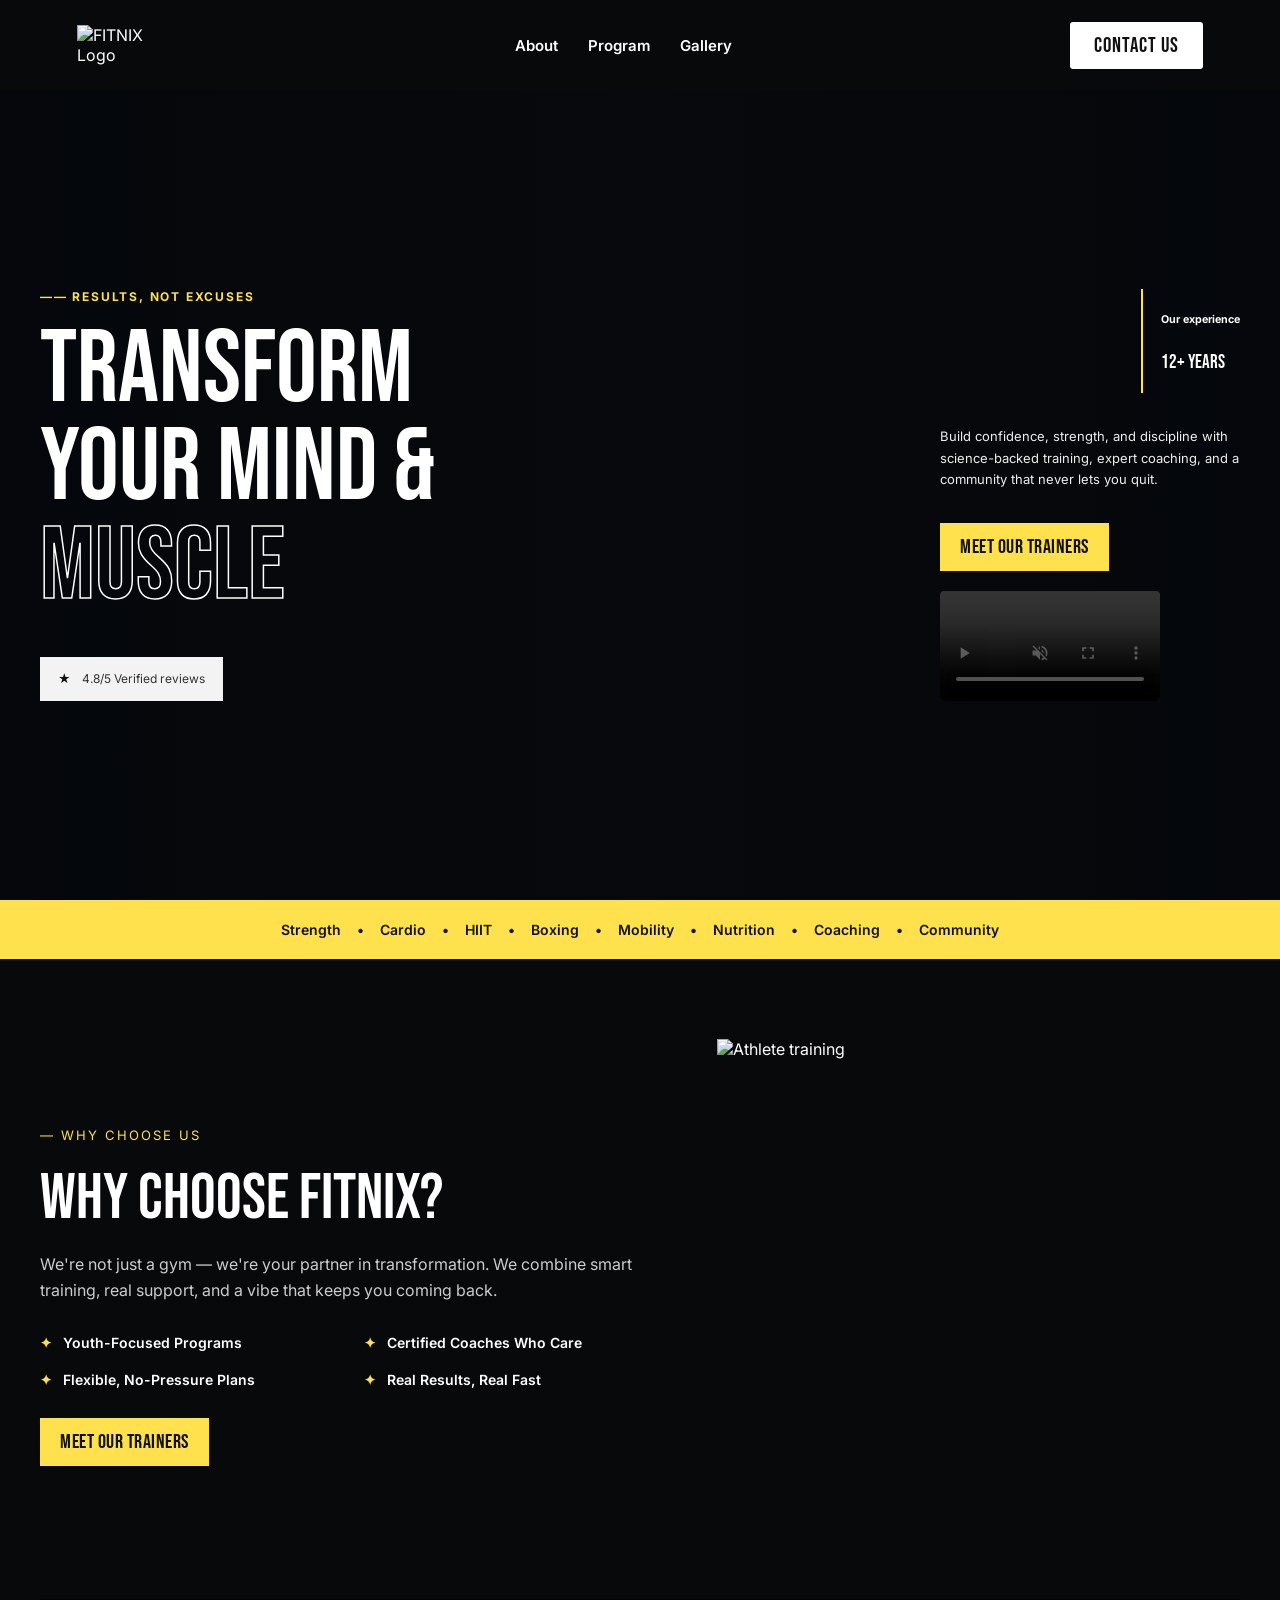
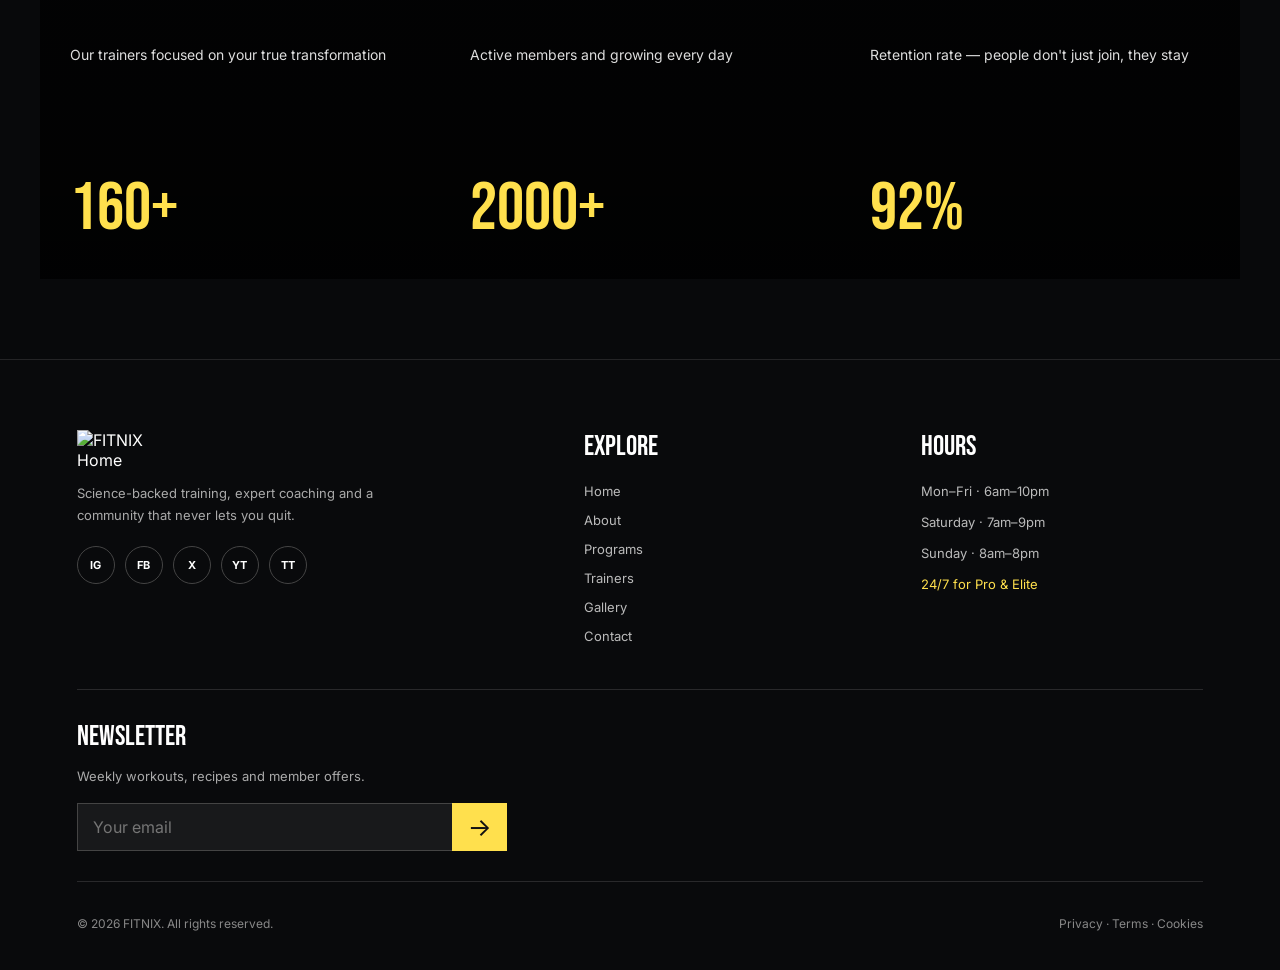
==== commit 17647a18: "modification css" ====
--- a/html/index.html
+++ b/html/index.html
@@ -1,199 +1,170 @@
+
 <!DOCTYPE html>
 <html lang="en">
+
 <head>
-  <meta charset="UTF-8">
-  <meta name="viewport" content="width=device-width, initial-scale=1.0">
-  <meta name="description" content="FITNIX — science-backed fitness training, coaching and community.">
-  <title>FITNIX | Home</title>
-  <link rel="preconnect" href="https://fonts.googleapis.com">
-  <link rel="preconnect" href="https://fonts.gstatic.com" crossorigin>
-  <link href="https://fonts.googleapis.com/css2?family=Bebas+Neue&family=Inter:wght@400;500;600;700&display=swap" rel="stylesheet">
-  <link rel="stylesheet" href="../css/style.css">
-  <script src="../js/navbar.js" defer></script>
+    <meta charset="UTF-8">
+    <meta name="viewport" content="width=device-width, initial-scale=1.0">
+    <title>FITNIX | Home</title>
+    <link rel="preconnect" href="https://fonts.googleapis.com">
+    <link rel="preconnect" href="https://fonts.gstatic.com" crossorigin>
+    <link href="https://fonts.googleapis.com/css2?family=Bebas+Neue&family=Inter:wght@400;500;600;700&display=swap" rel="stylesheet">
+    <link rel="stylesheet" href="../css/style.css">
+    <script src="../js/navbar.js" defer></script>
 </head>
+
 <body class="page-home">
 
-  <header class="siteheader">
-    <a href="index.html" class="logo" aria-label="FITNIX Home">
-      <img src="../images/logo1.png" alt="FITNIX logo">
-    </a>
+    <div class="fond-accueil">
 
-    <nav class="main-nav" id="main-nav" aria-label="Main navigation">
-      <a href="index.html" aria-current="page">Home</a>
-      <a href="about.html">About</a>
-      <a href="program.html">Program</a>
-      <a href="gallery.html">Gallery</a>
-      <a href="contact.html" class="mobilecontact">Contact</a>
-    </nav>
+        <header class="siteheader">
+            <a href="index.html" class="logo" aria-label="FITNIX Home">
+                <img src="../images/logo1.png" alt="FITNIX Logo">
+            </a>
+            <nav class="main-nav" id="main-nav" aria-label="Main navigation">
+                <a href="about.html">About</a>
+                <a href="program.html">Program</a>
+                <a href="gallery.html">Gallery</a>
+                <a href="contact.html" class="mobilecontact">Contact</a>
+            </nav>
+            <button class="menu-toggle" type="button" aria-label="Ouvrir le menu" aria-expanded="false" aria-controls="main-nav">☰</button>
+            <a href="contact.html" class="btn desktop-contact">CONTACT US</a>
+        </header>
 
-    <button class="menu-toggle" type="button"
-      aria-label="Open menu" aria-expanded="false"
-      aria-controls="main-nav">☰</button>
+        <main>
+            <section id="accueil" class="contenu">
+                <div class="accueuil1">
+                    <h5 id="proverbe">—— RESULTS, NOT EXCUSES</h5>
+                    <h1 class="titre noir">
+                        Transform<br> YOUR MIND &amp;<br>
+                        <span class="contour">MUSCLE</span>
+                    </h1>
+                    <p class="avis">
+                        <span class="etoile">★</span> 4.8/5 Verified reviews
+                    </p>
+                </div>
 
-    <a href="contact.html" class="btn desktop-contact">CONTACT US</a>
-  </header>
+                <div class="accueil2">
+                    <div class="experience">
+                        <h6>Our experience</h6>
+                        <h3>12+ Years</h3>
+                    </div>
+                    <p>
+                        Build confidence, strength, and discipline with science-backed training, expert coaching, and a community that never lets you quit.
+                    </p>
+                    <a href="about.html" class="bouton bouton-principal">
+                    MEET OUR TRAINERS
+                </a>
+                    <video controls autoplay muted loop playsinline width="200">
+                    <source src="../images/videoplayback (1).mp4" type="video/mp4">
+                </video>
+                </div>
+            </section>
+        </main>
+    </div>
 
-  <main>
-    <div class="fond-accueil">
-      <section id="accueil" class="contenu">
-        <div class="accueuil1">
-          <p id="proverbe">—— RESULTS, NOT EXCUSES</p>
-          <h1 class="titre">
-            TRANSFORM<br>
-            YOUR MIND &amp;<br>
-            <span class="contour">MUSCLE</span>
-          </h1>
-          <p class="avis">
-            <span class="etoile">★</span>
-            4.8/5 Verified reviews
-          </p>
+    <div class="barre">
+        <p>
+            Strength <span>•</span> Cardio <span>•</span> HIIT <span>•</span> Boxing <span>•</span> Mobility <span>•</span> Nutrition <span>•</span> Coaching <span>•</span> Community
+        </p>
+    </div>
+    <section class="pourquoi">
+        <div class="pourquoi-contenu">
+            <div class="pourquoi-texte">
+                <p class="pourquoi-label">— WHY CHOOSE US</p>
+                <h2>WHY CHOOSE FITNIX?</h2>
+                <p class="pourquoi-description">
+                    We're not just a gym — we're your partner in transformation. We combine smart training, real support, and a vibe that keeps you coming back.
+                </p>
+                <ul class="pourquoi-avantages">
+                    <li><span>✦</span> Youth-Focused Programs</li>
+                    <li><span>✦</span> Certified Coaches Who Care</li>
+                    <li><span>✦</span> Flexible, No-Pressure Plans</li>
+                    <li><span>✦</span> Real Results, Real Fast</li>
+                </ul>
+                <a href="about.html" class="pourquoi-bouton">
+                MEET OUR TRAINERS
+            </a>
+            </div>
+            <img src="../images/3e0e43ba25226b3baffaa11e3f279e58c0e25c12.png" alt="Athlete training" class="pourquoi-image">
         </div>
 
-        <div class="accueil2">
-          <div class="experience">
-            <p>Our experience</p>
-            <h2>12+ Years</h2>
-          </div>
+        <div class="statistiques">
+            <div class="stat-carte stat-coachs">
+                <p>Our trainers focused on your true transformation</p>
+                <strong>160+</strong>
+            </div>
+            <div class="stat-carte stat-membres">
+                <p>Active members and growing every day</p>
+                <strong>2000+</strong>
+            </div>
+            <div class="stat-carte stat-resultats">
+                <p>Retention rate — people don't just join, they stay</p>
+                <strong>92%</strong>
+            </div>
+        </div>
+    </section>
 
-          <p>
-            Build confidence, strength, and discipline with
-            science-backed training, expert coaching, and a
-            community that never lets you quit.
-          </p>
-
-          <a href="about.html#our-team" class="bouton bouton-principal">
-            MEET OUR TRAINERS
-          </a>
-
-          <video controls autoplay muted loop playsinline
-            preload="metadata" width="220"
-            aria-label="FITNIX training video">
-            <source src="../images/videoplayback (1).mp4" type="video/mp4">
-            Your browser does not support HTML video.
-          </video>
-        </div>
-      </section>
-    </div>
-
-    <div class="barre" aria-label="FITNIX activities">
-      <p>
-        Strength <span>•</span> Cardio <span>•</span>
-        HIIT <span>•</span> Boxing <span>•</span>
-        Mobility <span>•</span> Nutrition <span>•</span>
-        Coaching <span>•</span> Community
-      </p>
-    </div>
-
-    <section class="pourquoi">
-      <div class="pourquoi-contenu">
-        <div class="pourquoi-texte">
-          <p class="pourquoi-label">— WHY CHOOSE US</p>
-          <h2>WHY CHOOSE FITNIX?</h2>
-          <p class="pourquoi-description">
-            We're not just a gym — we're your partner in transformation.
-            We combine smart training, real support, and a vibe that
-            keeps you coming back.
-          </p>
-
-          <ul class="pourquoi-avantages">
-            <li><span>✦</span> Youth-Focused Programs</li>
-            <li><span>✦</span> Certified Coaches Who Care</li>
-            <li><span>✦</span> Flexible, No-Pressure Plans</li>
-            <li><span>✦</span> Real Results, Real Fast</li>
-          </ul>
-
-          <a href="about.html#our-team" class="pourquoi-bouton">
-            MEET OUR TRAINERS
-          </a>
+    <!-- GLOBAL FOOTER -->
+    <footer class="pied">
+        <div class="pied-haut">
+            <div class="pied-col">
+                <a href="index.html" class="pied-logo">
+                    <img src="../images/logo1.png" alt="FITNIX Home">
+                </a>
+                <p class="pied-texte">
+                    Science-backed training, expert coaching and a community that never lets you quit.
+                </p>
+                <ul class="reseaux">
+                    <li><a href="#" aria-label="Instagram">IG</a></li>
+                    <li><a href="#" aria-label="Facebook">FB</a></li>
+                    <li><a href="#" aria-label="X">X</a></li>
+                    <li><a href="#" aria-label="YouTube">YT</a></li>
+                    <li><a href="#" aria-label="TikTok">TT</a></li>
+                </ul>
+            </div>
+            <div class="pied-col">
+                <h2 class="pied-titre">Explore</h2>
+                <nav class="pied-liens" aria-label="Footer navigation">
+                    <a href="index.html">Home</a>
+                    <a href="about.html">About</a>
+                    <a href="program.html">Programs</a>
+                    <a href="about.html#our-team">Trainers</a>
+                    <a href="gallery.html">Gallery</a>
+                    <a href="contact.html">Contact</a>
+                </nav>
+            </div>
+            <div class="pied-col">
+                <h2 class="pied-titre">Hours</h2>
+                <ul class="horaires">
+                    <li>Mon–Fri · 6am–10pm</li>
+                    <li>Saturday · 7am–9pm</li>
+                    <li>Sunday · 8am–8pm</li>
+                    <li class="jaune">24/7 for Pro &amp; Elite</li>
+                </ul>
+            </div>
         </div>
 
-        <img
-          src="../images/3e0e43ba25226b3baffaa11e3f279e58c0e25c12.png"
-          alt="Athlete training at FITNIX"
-          class="pourquoi-image"
-          loading="lazy">
-      </div>
+        <div class="newsletter">
+            <h2 class="pied-titre">Newsletter</h2>
+            <p>Weekly workouts, recipes and member offers.</p>
+            <form class="newsletter-form" action="#" method="get">
+                <label for="news-email" class="cache">Your email</label>
+                <input type="email" id="news-email" name="email" placeholder="Your email" required>
+                <button type="submit" aria-label="Subscribe">&rarr;</button>
+            </form>
+        </div>
 
-      <div class="statistiques">
-        <article class="stat-carte stat-coachs">
-          <p>Our trainers focused on your true transformation</p>
-          <strong>160+</strong>
-        </article>
+        <div class="pied-bas">
+            <p>&copy; 2026 FITNIX. All rights reserved.</p>
+            <p>
+                <a href="#">Privacy</a> ·
+                <a href="#">Terms</a> ·
+                <a href="#">Cookies</a>
+            </p>
+        </div>
+    </footer>
 
-        <article class="stat-carte stat-membres">
-          <p>Active members and growing every day</p>
-          <strong>2000+</strong>
-        </article>
+</body>
 
-        <article class="stat-carte stat-resultats">
-          <p>Retention rate — people don't just join, they stay</p>
-          <strong>92%</strong>
-        </article>
-      </div>
-    </section>
-  </main>
-
-  <footer class="pied">
-    <div class="pied-haut">
-      <div class="pied-col">
-        <a href="index.html" class="pied-logo">
-          <img src="../images/logo1.png" alt="FITNIX Home">
-        </a>
-        <p class="pied-texte">
-          Science-backed training, expert coaching and a
-          community that never lets you quit.
-        </p>
-        <ul class="reseaux">
-          <li><a href="#" aria-label="Instagram">IG</a></li>
-          <li><a href="#" aria-label="Facebook">FB</a></li>
-          <li><a href="#" aria-label="X">X</a></li>
-          <li><a href="#" aria-label="YouTube">YT</a></li>
-          <li><a href="#" aria-label="TikTok">TT</a></li>
-        </ul>
-      </div>
-
-      <div class="pied-col">
-        <h2 class="pied-titre">Explore</h2>
-        <nav class="pied-liens" aria-label="Footer navigation">
-          <a href="index.html">Home</a>
-          <a href="about.html">About</a>
-          <a href="program.html">Programs</a>
-          <a href="about.html#our-team">Trainers</a>
-          <a href="gallery.html">Gallery</a>
-          <a href="contact.html">Contact</a>
-        </nav>
-      </div>
-
-      <div class="pied-col">
-        <h2 class="pied-titre">Hours</h2>
-        <ul class="horaires">
-          <li>Mon–Fri · 6am–10pm</li>
-          <li>Saturday · 7am–9pm</li>
-          <li>Sunday · 8am–8pm</li>
-          <li class="jaune">24/7 for Pro &amp; Elite</li>
-        </ul>
-      </div>
-    </div>
-
-    <div class="newsletter">
-      <h2 class="pied-titre">Newsletter</h2>
-      <p>Weekly workouts, recipes and member offers.</p>
-      <form class="newsletter-form">
-        <label for="news-email" class="cache">Your email</label>
-        <input type="email" id="news-email" name="email"
-          placeholder="Your email" required>
-        <button type="submit" aria-label="Subscribe">→</button>
-      </form>
-    </div>
-
-    <div class="pied-bas">
-      <p>&copy; 2026 FITNIX. All rights reserved.</p>
-      <p>
-        <a href="#">Privacy</a> ·
-        <a href="#">Terms</a> ·
-        <a href="#">Cookies</a>
-      </p>
-    </div>
-  </footer>
-</body>
-</html>+</html>
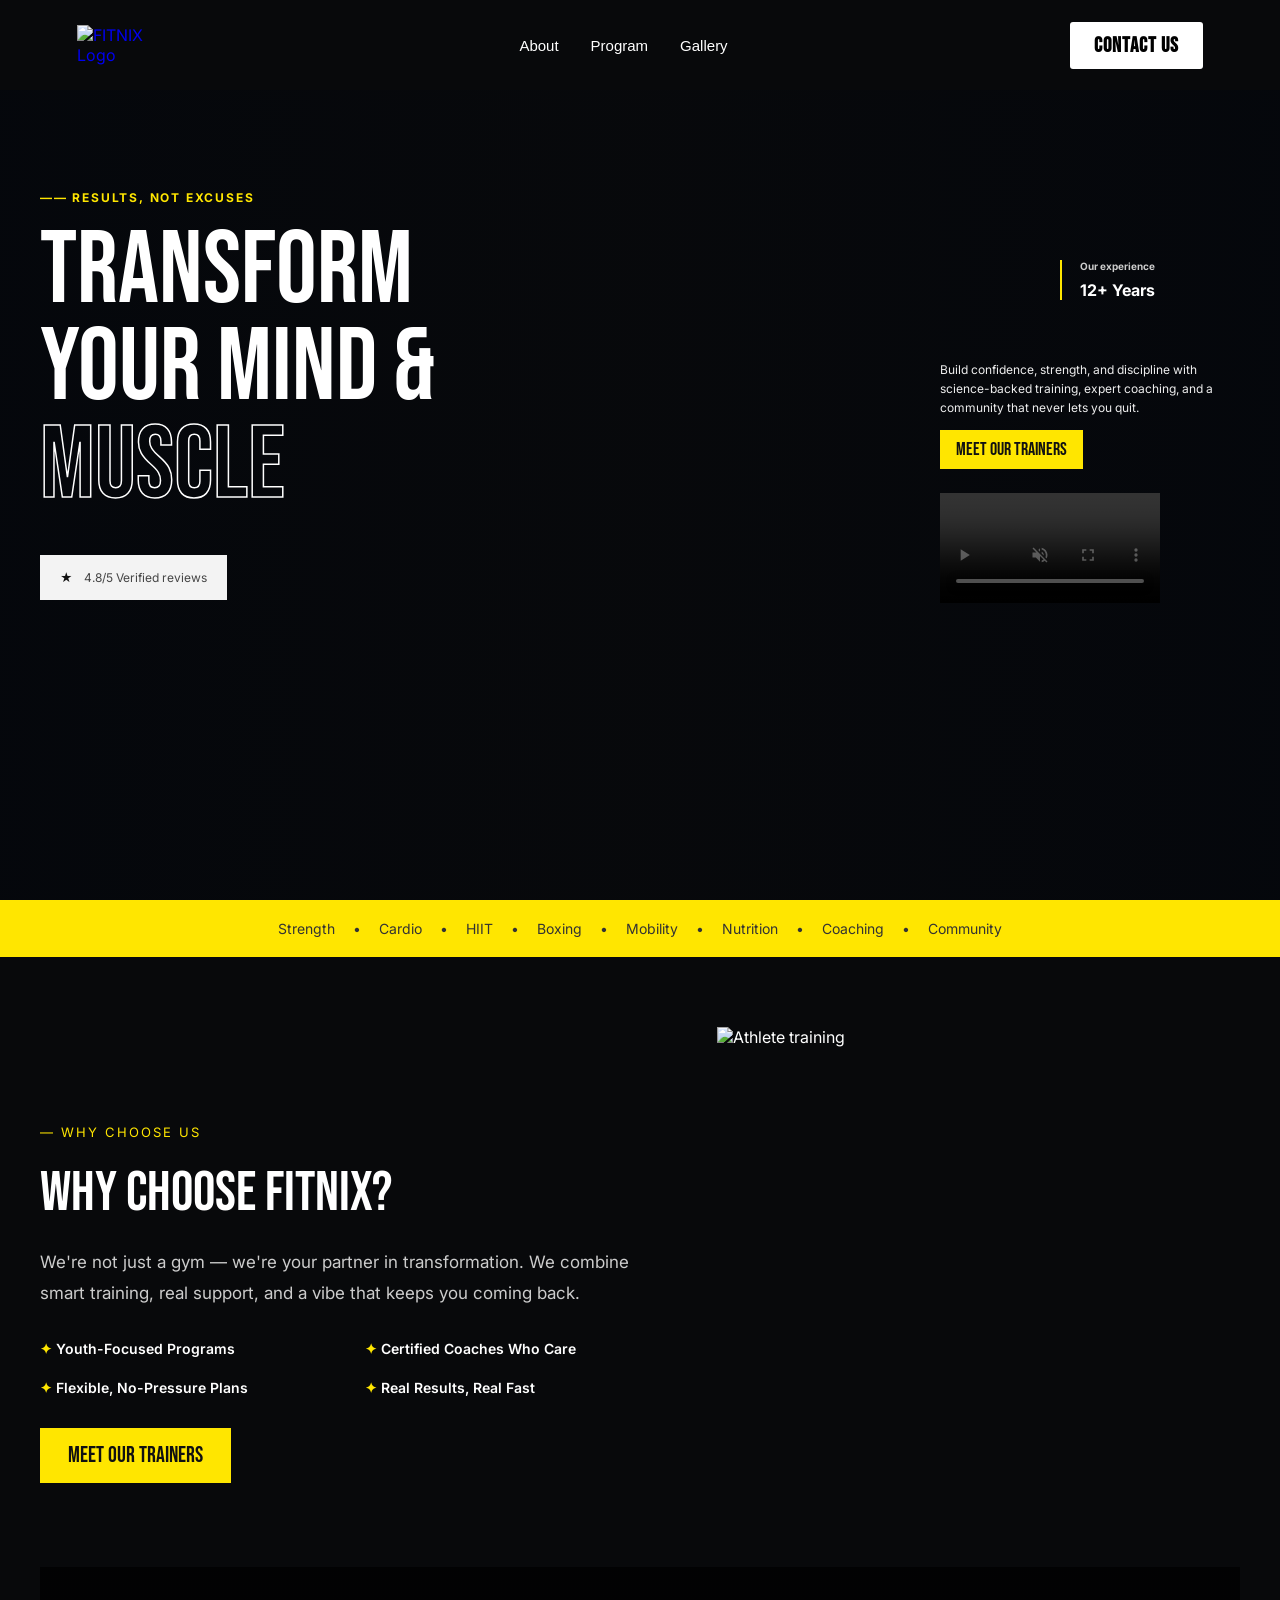
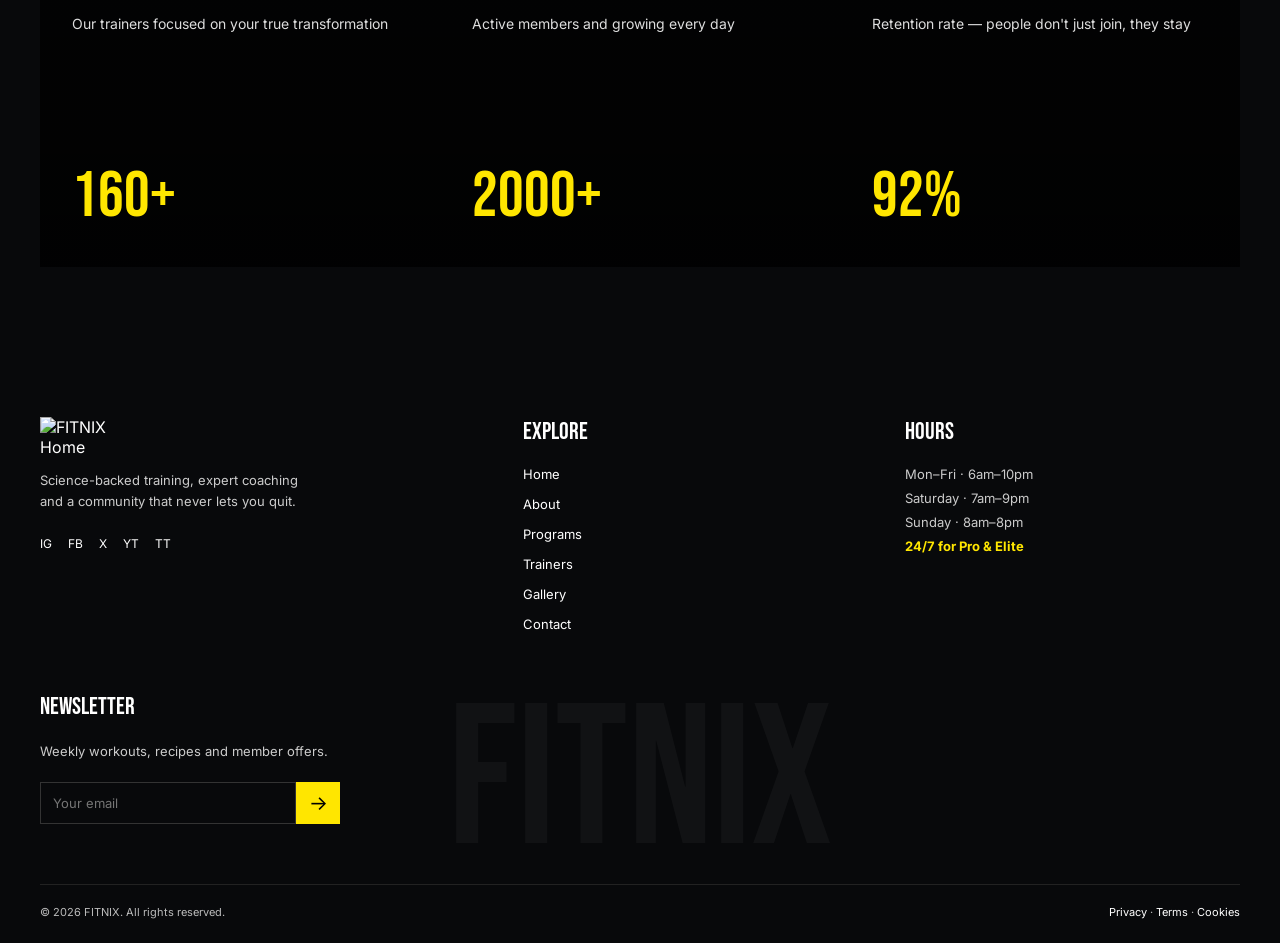
==== commit 21d96f00: "final version" ====
--- a/html/index.html
+++ b/html/index.html
@@ -1,7 +1,6 @@
 
 <!DOCTYPE html>
 <html lang="en">
-
 <head>
     <meta charset="UTF-8">
     <meta name="viewport" content="width=device-width, initial-scale=1.0">
@@ -12,159 +11,173 @@
     <link rel="stylesheet" href="../css/style.css">
     <script src="../js/navbar.js" defer></script>
 </head>
-
 <body class="page-home">
 
-    <div class="fond-accueil">
+<div class="fond-accueil">
 
-        <header class="siteheader">
-            <a href="index.html" class="logo" aria-label="FITNIX Home">
-                <img src="../images/logo1.png" alt="FITNIX Logo">
-            </a>
-            <nav class="main-nav" id="main-nav" aria-label="Main navigation">
-                <a href="about.html">About</a>
-                <a href="program.html">Program</a>
-                <a href="gallery.html">Gallery</a>
-                <a href="contact.html" class="mobilecontact">Contact</a>
-            </nav>
-            <button class="menu-toggle" type="button" aria-label="Ouvrir le menu" aria-expanded="false" aria-controls="main-nav">☰</button>
-            <a href="contact.html" class="btn desktop-contact">CONTACT US</a>
-        </header>
+    <header class="siteheader">
+        <a href="index.html" class="logo" aria-label="FITNIX Home">
+            <img src="../images/logo1.png" alt="FITNIX Logo">
+        </a>
+        <nav class="main-nav" id="main-nav" aria-label="Main navigation">
+            <a href="about.html">About</a>
+            <a href="program.html">Program</a>
+            <a href="gallery.html">Gallery</a>
+            <a href="contact.html" class="mobilecontact">Contact</a>
+        </nav>
+        <button class="menu-toggle" type="button"
+            aria-label="Ouvrir le menu" aria-expanded="false"
+            aria-controls="main-nav">☰</button>
+        <a href="contact.html" class="btn desktop-contact">CONTACT US</a>
+    </header>
 
-        <main>
-            <section id="accueil" class="contenu">
-                <div class="accueuil1">
-                    <h5 id="proverbe">—— RESULTS, NOT EXCUSES</h5>
-                    <h1 class="titre noir">
-                        Transform<br> YOUR MIND &amp;<br>
-                        <span class="contour">MUSCLE</span>
-                    </h1>
-                    <p class="avis">
-                        <span class="etoile">★</span> 4.8/5 Verified reviews
-                    </p>
+    <main>
+        <section id="accueil" class="contenu">
+            <div class="accueuil1">
+                <h5 id="proverbe">—— RESULTS, NOT EXCUSES</h5>
+                <h1 class="titre noir">
+                    Transform<br>
+                    YOUR MIND &amp;<br>
+                    <span class="contour">MUSCLE</span>
+                </h1>
+                <p class="avis">
+                    <span class="etoile">★</span>
+                    4.8/5 Verified reviews
+                </p>
+            </div>
+
+            <div class="accueil2">
+                <div class="experience">
+                    <h6>Our experience</h6>
+                    <h3>12+ Years</h3>
                 </div>
-
-                <div class="accueil2">
-                    <div class="experience">
-                        <h6>Our experience</h6>
-                        <h3>12+ Years</h3>
-                    </div>
-                    <p>
-                        Build confidence, strength, and discipline with science-backed training, expert coaching, and a community that never lets you quit.
-                    </p>
-                    <a href="about.html" class="bouton bouton-principal">
+                <p>
+                    Build confidence, strength, and discipline with
+                    science-backed training, expert coaching, and a
+                    community that never lets you quit.
+                </p>
+                <a href="about.html" class="bouton bouton-principal">
                     MEET OUR TRAINERS
                 </a>
-                    <video controls autoplay muted loop playsinline width="200">
+                <video controls autoplay muted loop playsinline width="200">
                     <source src="../images/videoplayback (1).mp4" type="video/mp4">
                 </video>
-                </div>
-            </section>
-        </main>
+            </div>
+        </section>
+    </main>
+</div>
+
+<div class="barre">
+    <p>
+        Strength <span>•</span> Cardio <span>•</span>
+        HIIT <span>•</span> Boxing <span>•</span>
+        Mobility <span>•</span> Nutrition <span>•</span>
+        Coaching <span>•</span> Community
+    </p>
+</div>
+
+<section class="pourquoi">
+    <div class="pourquoi-contenu">
+        <div class="pourquoi-texte">
+            <p class="pourquoi-label">— WHY CHOOSE US</p>
+            <h2>WHY CHOOSE FITNIX?</h2>
+            <p class="pourquoi-description">
+                We're not just a gym — we're your partner in transformation.
+                We combine smart training, real support, and a vibe that
+                keeps you coming back.
+            </p>
+            <ul class="pourquoi-avantages">
+                <li><span>✦</span> Youth-Focused Programs</li>
+                <li><span>✦</span> Certified Coaches Who Care</li>
+                <li><span>✦</span> Flexible, No-Pressure Plans</li>
+                <li><span>✦</span> Real Results, Real Fast</li>
+            </ul>
+            <a href="about.html" class="pourquoi-bouton">
+                MEET OUR TRAINERS
+            </a>
+        </div>
+        <img
+            src="../images/3e0e43ba25226b3baffaa11e3f279e58c0e25c12.png"
+            alt="Athlete training" class="pourquoi-image">
     </div>
 
-    <div class="barre">
+    <div class="statistiques">
+        <div class="stat-carte stat-coachs">
+            <p>Our trainers focused on your true transformation</p>
+            <strong>160+</strong>
+        </div>
+        <div class="stat-carte stat-membres">
+            <p>Active members and growing every day</p>
+            <strong>2000+</strong>
+        </div>
+        <div class="stat-carte stat-resultats">
+            <p>Retention rate — people don't just join, they stay</p>
+            <strong>92%</strong>
+        </div>
+    </div>
+</section>
+
+<!-- GLOBAL FOOTER -->
+<footer class="pied">
+    <div class="pied-haut">
+        <div class="pied-col">
+            <a href="index.html" class="pied-logo">
+                <img src="../images/logo1.png" alt="FITNIX Home">
+            </a>
+            <p class="pied-texte">
+                Science-backed training, expert coaching and a
+                community that never lets you quit.
+            </p>
+            <ul class="reseaux">
+                <li><a href="#" aria-label="Instagram">IG</a></li>
+                <li><a href="#" aria-label="Facebook">FB</a></li>
+                <li><a href="#" aria-label="X">X</a></li>
+                <li><a href="#" aria-label="YouTube">YT</a></li>
+                <li><a href="#" aria-label="TikTok">TT</a></li>
+            </ul>
+        </div>
+        <div class="pied-col">
+            <h2 class="pied-titre">Explore</h2>
+            <nav class="pied-liens" aria-label="Footer navigation">
+                <a href="index.html">Home</a>
+                <a href="about.html">About</a>
+                <a href="program.html">Programs</a>
+                <a href="about.html#our-team">Trainers</a>
+                <a href="gallery.html">Gallery</a>
+                <a href="contact.html">Contact</a>
+            </nav>
+        </div>
+        <div class="pied-col">
+            <h2 class="pied-titre">Hours</h2>
+            <ul class="horaires">
+                <li>Mon–Fri · 6am–10pm</li>
+                <li>Saturday · 7am–9pm</li>
+                <li>Sunday · 8am–8pm</li>
+                <li class="jaune">24/7 for Pro &amp; Elite</li>
+            </ul>
+        </div>
+    </div>
+
+    <div class="newsletter">
+        <h2 class="pied-titre">Newsletter</h2>
+        <p>Weekly workouts, recipes and member offers.</p>
+        <form class="newsletter-form" action="#" method="get">
+            <label for="news-email" class="cache">Your email</label>
+            <input type="email" id="news-email" name="email"
+                placeholder="Your email" required>
+            <button type="submit" aria-label="Subscribe">&rarr;</button>
+        </form>
+    </div>
+
+    <div class="pied-bas">
+        <p>&copy; 2026 FITNIX. All rights reserved.</p>
         <p>
-            Strength <span>•</span> Cardio <span>•</span> HIIT <span>•</span> Boxing <span>•</span> Mobility <span>•</span> Nutrition <span>•</span> Coaching <span>•</span> Community
+            <a href="#">Privacy</a> ·
+            <a href="#">Terms</a> ·
+            <a href="#">Cookies</a>
         </p>
     </div>
-    <section class="pourquoi">
-        <div class="pourquoi-contenu">
-            <div class="pourquoi-texte">
-                <p class="pourquoi-label">— WHY CHOOSE US</p>
-                <h2>WHY CHOOSE FITNIX?</h2>
-                <p class="pourquoi-description">
-                    We're not just a gym — we're your partner in transformation. We combine smart training, real support, and a vibe that keeps you coming back.
-                </p>
-                <ul class="pourquoi-avantages">
-                    <li><span>✦</span> Youth-Focused Programs</li>
-                    <li><span>✦</span> Certified Coaches Who Care</li>
-                    <li><span>✦</span> Flexible, No-Pressure Plans</li>
-                    <li><span>✦</span> Real Results, Real Fast</li>
-                </ul>
-                <a href="about.html" class="pourquoi-bouton">
-                MEET OUR TRAINERS
-            </a>
-            </div>
-            <img src="../images/3e0e43ba25226b3baffaa11e3f279e58c0e25c12.png" alt="Athlete training" class="pourquoi-image">
-        </div>
-
-        <div class="statistiques">
-            <div class="stat-carte stat-coachs">
-                <p>Our trainers focused on your true transformation</p>
-                <strong>160+</strong>
-            </div>
-            <div class="stat-carte stat-membres">
-                <p>Active members and growing every day</p>
-                <strong>2000+</strong>
-            </div>
-            <div class="stat-carte stat-resultats">
-                <p>Retention rate — people don't just join, they stay</p>
-                <strong>92%</strong>
-            </div>
-        </div>
-    </section>
-
-    <!-- GLOBAL FOOTER -->
-    <footer class="pied">
-        <div class="pied-haut">
-            <div class="pied-col">
-                <a href="index.html" class="pied-logo">
-                    <img src="../images/logo1.png" alt="FITNIX Home">
-                </a>
-                <p class="pied-texte">
-                    Science-backed training, expert coaching and a community that never lets you quit.
-                </p>
-                <ul class="reseaux">
-                    <li><a href="#" aria-label="Instagram">IG</a></li>
-                    <li><a href="#" aria-label="Facebook">FB</a></li>
-                    <li><a href="#" aria-label="X">X</a></li>
-                    <li><a href="#" aria-label="YouTube">YT</a></li>
-                    <li><a href="#" aria-label="TikTok">TT</a></li>
-                </ul>
-            </div>
-            <div class="pied-col">
-                <h2 class="pied-titre">Explore</h2>
-                <nav class="pied-liens" aria-label="Footer navigation">
-                    <a href="index.html">Home</a>
-                    <a href="about.html">About</a>
-                    <a href="program.html">Programs</a>
-                    <a href="about.html#our-team">Trainers</a>
-                    <a href="gallery.html">Gallery</a>
-                    <a href="contact.html">Contact</a>
-                </nav>
-            </div>
-            <div class="pied-col">
-                <h2 class="pied-titre">Hours</h2>
-                <ul class="horaires">
-                    <li>Mon–Fri · 6am–10pm</li>
-                    <li>Saturday · 7am–9pm</li>
-                    <li>Sunday · 8am–8pm</li>
-                    <li class="jaune">24/7 for Pro &amp; Elite</li>
-                </ul>
-            </div>
-        </div>
-
-        <div class="newsletter">
-            <h2 class="pied-titre">Newsletter</h2>
-            <p>Weekly workouts, recipes and member offers.</p>
-            <form class="newsletter-form" action="#" method="get">
-                <label for="news-email" class="cache">Your email</label>
-                <input type="email" id="news-email" name="email" placeholder="Your email" required>
-                <button type="submit" aria-label="Subscribe">&rarr;</button>
-            </form>
-        </div>
-
-        <div class="pied-bas">
-            <p>&copy; 2026 FITNIX. All rights reserved.</p>
-            <p>
-                <a href="#">Privacy</a> ·
-                <a href="#">Terms</a> ·
-                <a href="#">Cookies</a>
-            </p>
-        </div>
-    </footer>
+</footer>
 
 </body>
-
 </html>
--- a/css/style.css
+++ b/css/style.css
@@ -1,1599 +1,1343 @@
-/* ==================================================
-   FITNIX — GLOBAL RESET
-================================================== */
-
-:root {
-  --bg: #08090b;
-  --surface: #141518;
-  --surface-2: #1d1e20;
-  --yellow: #ffe04d;
-  --white: #ffffff;
-  --muted: #b7b7b7;
-  --border: #303034;
-  --font-title: "Bebas Neue", Impact, sans-serif;
-  --font-body: "Inter", Arial, sans-serif;
-}
+
+/* =========================================
+   FITNIX - GLOBAL
+========================================= */
 
 * {
-  box-sizing: border-box;
+    box-sizing: border-box;
 }
 
 html {
-  scroll-behavior: smooth;
+    scroll-behavior: smooth;
 }
 
 body {
-  margin: 0;
-  background: var(--bg);
-  color: var(--white);
-  font-family: var(--font-body);
-  overflow-x: clip;
-}
-
-img,
-video,
-iframe {
-  max-width: 100%;
+    margin: 0;
+    background: #08090b;
+    color: #fff;
+    font-family: "Inter", Arial, sans-serif;
 }
 
 img {
-  display: block;
-  height: auto;
+    max-width: 100%;
+}
+
+h1, h2, h3 {
+    font-family: "Bebas Neue", sans-serif;
+    font-weight: 400;
+}
+
+button, input, textarea {
+    font: inherit;
 }
 
 a {
-  color: inherit;
-  text-decoration: none;
-}
-
-button,
-input,
-textarea,
-select {
-  font: inherit;
-}
-
-button {
-  cursor: pointer;
-}
-
-h1,
-h2,
-h3 {
-  font-family: var(--font-title);
-  font-weight: 400;
-}
-
-p {
-  line-height: 1.65;
-}
-
-:focus-visible {
-  outline: 3px solid var(--yellow);
-  outline-offset: 3px;
-}
-
-[hidden] {
-  display: none !important;
-}
-
-.cache {
-  position: absolute;
-  width: 1px;
-  height: 1px;
-  padding: 0;
-  margin: -1px;
-  overflow: hidden;
-  clip: rect(0, 0, 0, 0);
-  white-space: nowrap;
-  border: 0;
-}
-
-/* ==================================================
+    text-decoration: none;
+}
+
+/* =========================================
    GLOBAL HEADER
-================================================== */
-
-.siteheader {
-  position: relative;
-  z-index: 1000;
-  display: flex;
-  align-items: center;
-  justify-content: space-between;
-  gap: 24px;
-  min-height: 90px;
-  padding: 16px 6%;
-  background: var(--bg);
-}
-
-.siteheader .logo {
-  display: block;
-  flex-shrink: 0;
-}
-
-.siteheader .logo img {
-  width: 100px;
-}
-
-.siteheader .main-nav {
-  display: flex;
-  align-items: center;
-  gap: 30px;
-}
-
-.siteheader .main-nav a {
-  padding: 8px 0;
-  color: var(--white);
-  font-size: 15px;
-  font-weight: 600;
-  transition: color 0.2s;
-}
-
-.siteheader .main-nav a:hover,
-.siteheader .main-nav a[aria-current="page"] {
-  color: var(--yellow);
-}
-
-.siteheader .mobilecontact {
-  display: none;
-}
-
-.siteheader .desktop-contact {
-  flex-shrink: 0;
-  padding: 11px 24px;
-  border-radius: 3px;
-  background: var(--white);
-  color: #111;
-  font-family: var(--font-title);
-  font-size: 21px;
-  letter-spacing: 1px;
-}
-
-.siteheader .desktop-contact:hover {
-  background: var(--yellow);
-}
-
-.siteheader .menu-toggle {
-  display: none;
-  padding: 5px 10px;
-  border: 0;
-  background: transparent;
-  color: var(--white);
-  font-size: 28px;
-}
-
-/* ==================================================
+========================================= */
+
+body .siteheader {
+    position: relative;
+    z-index: 1000;
+    display: flex;
+    align-items: center;
+    justify-content: space-between;
+    gap: 24px;
+    width: 100%;
+    min-height: 90px;
+    padding: 16px 6%;
+    background: #08090b;
+}
+
+body .siteheader .logo {
+    display: block;
+    flex-shrink: 0;
+}
+
+body .siteheader .logo img {
+    display: block;
+    width: 100px;
+    height: auto;
+}
+
+body .siteheader .main-nav {
+    display: flex;
+    position: static;
+    align-items: center;
+    flex-direction: row;
+    gap: 32px;
+    width: auto;
+    padding: 0;
+    background: transparent;
+}
+
+body .siteheader .main-nav a,
+body .siteheader .main-nav a:visited {
+    display: inline-block;
+    padding: 8px 0;
+    color: #fff;
+    font-family: "Franklin Gothic Medium", Arial, sans-serif;
+    font-size: 15px;
+    text-decoration: none;
+}
+
+body .siteheader .main-nav a:hover {
+    color: #ffe04d;
+}
+
+body .siteheader .main-nav .mobilecontact {
+    display: none;
+}
+
+body .siteheader .desktop-contact,
+body .siteheader .desktop-contact:visited {
+    display: inline-block;
+    flex-shrink: 0;
+    padding: 11px 24px;
+    border-radius: 3px;
+    background: #fff;
+    color: #000;
+    font-family: "Bebas Neue", sans-serif;
+    font-size: 21px;
+    font-weight: 600;
+    letter-spacing: 1px;
+}
+
+body .siteheader .desktop-contact:hover {
+    background: #ffe04d;
+}
+
+body .siteheader .menu-toggle {
+    display: none;
+    padding: 5px 10px;
+    border: none;
+    background: transparent;
+    color: white;
+    font-size: 28px;
+    cursor: pointer;
+}
+
+@media (max-width: 1024px) {
+    body .siteheader {
+        min-height: 75px;
+        padding: 16px 42px;
+        flex-wrap: nowrap;
+    }
+
+    body .siteheader .menu-toggle {
+        display: block;
+        flex-shrink: 0;
+    }
+
+    body .siteheader .desktop-contact {
+        display: none;
+    }
+
+    body .siteheader .main-nav {
+        display: none;
+        position: absolute;
+        top: 100%;
+        left: 0;
+        right: 0;
+        width: 100%;
+        padding: 14px 24px;
+        flex-direction: column;
+        align-items: stretch;
+        gap: 0;
+        background: #171717;
+        box-shadow: 0 12px 25px rgba(0,0,0,.3);
+        z-index: 1001;
+    }
+
+    body .siteheader .main-nav.is-open {
+        display: flex;
+    }
+
+    body .siteheader .main-nav a,
+    body .siteheader .main-nav a:visited {
+        display: block;
+        width: 100%;
+        padding: 13px 10px;
+        color: white;
+        font-size: 16px;
+        text-decoration: none;
+    }
+
+    body .siteheader .main-nav a:hover {
+        color: #ffe04d;
+    }
+
+    body .siteheader .main-nav .mobilecontact {
+        display: block;
+    }
+}
+
+@media (max-width: 480px) {
+    body .siteheader {
+        padding: 16px 20px;
+    }
+
+    body .siteheader .logo img {
+        width: 85px;
+    }
+}
+
+/* =========================================
    HOME
-================================================== */
-
-.page-home .fond-accueil {
-  min-height: calc(100vh - 90px);
-  background-image:
-    linear-gradient(
-      90deg,
-      rgba(3, 6, 12, 0.75),
-      rgba(3, 6, 12, 0.15),
-      rgba(3, 6, 12, 0.75)
-    ),
-    url("../images/e1becd020e5273b9aedfb2f35d9d00b9e3780aa6.png");
-  background-size: cover;
-  background-position: center;
-}
-
-.page-home #accueil {
-  display: grid;
-  grid-template-columns: minmax(0, 1fr) 300px;
-  gap: 48px;
-  align-items: center;
-  max-width: 1440px;
-  min-height: calc(100vh - 90px);
-  margin: auto;
-  padding: 70px 40px;
-}
-
-.page-home #proverbe {
-  margin: 0 0 18px;
-  color: var(--yellow);
-  font-size: 12px;
-  font-weight: 700;
-  letter-spacing: 1.8px;
-}
-
-.page-home .titre {
-  margin: 0;
-  font-size: clamp(56px, 8vw, 112px);
-  line-height: 0.96;
-  text-transform: uppercase;
-}
-
-.page-home .contour {
-  color: transparent;
-  -webkit-text-stroke: 1.5px var(--white);
-}
-
-.page-home .avis {
-  display: inline-block;
-  margin: 40px 0 0;
-  padding: 12px 18px;
-  background: #f3f3f3;
-  color: #333;
-  font-size: 12px;
-}
-
-.page-home .etoile {
-  margin-right: 8px;
-  color: #111;
-}
-
-.page-home .accueil2 {
-  display: flex;
-  flex-direction: column;
-  align-items: flex-start;
-  gap: 20px;
-}
-
-.page-home .experience {
-  align-self: flex-end;
-  padding-left: 18px;
-  border-left: 2px solid var(--yellow);
-}
-
-.page-home .experience p {
-  margin: 0 0 5px;
-  color: #ccc;
-  font-size: 11px;
-}
-
-.page-home .experience h2 {
-  margin: 0;
-  font-family: var(--font-body);
-  font-size: 18px;
-  font-weight: 700;
-}
-
-.page-home .accueil2 > p {
-  color: #eee;
-  font-size: 13px;
-}
-
-.page-home .bouton-principal,
-.page-home .pourquoi-bouton {
-  display: inline-block;
-  padding: 12px 20px;
-  background: var(--yellow);
-  color: #111;
-  font-family: var(--font-title);
-  font-size: 20px;
-  letter-spacing: 0.5px;
-}
-
-.page-home .bouton-principal:hover,
-.page-home .pourquoi-bouton:hover {
-  background: var(--white);
-}
-
-.page-home .accueil2 video {
-  width: 220px;
-  max-width: 100%;
-  border-radius: 4px;
-}
-
-.page-home .barre {
-  padding: 18px 12px;
-  background: var(--yellow);
-  color: #111;
-  text-align: center;
-}
-
-.page-home .barre p {
-  margin: 0;
-  font-size: 14px;
-  font-weight: 600;
-}
-
-.page-home .barre span {
-  margin: 0 12px;
-}
-
-.page-home .pourquoi {
-  padding: 80px 40px;
-}
-
-.page-home .pourquoi-contenu {
-  display: grid;
-  grid-template-columns: 1.2fr 1fr;
-  align-items: center;
-  gap: 50px;
-  max-width: 1200px;
-  margin: 0 auto 60px;
-}
-
-.page-home .pourquoi-label {
-  color: var(--yellow);
-  font-size: 13px;
-  letter-spacing: 2px;
-}
-
-.page-home .pourquoi h2 {
-  margin: 20px 0;
-  font-size: clamp(40px, 5vw, 64px);
-  line-height: 1;
-}
-
-.page-home .pourquoi-description {
-  color: #ccc;
-  font-size: 16px;
-}
-
-.page-home .pourquoi-avantages {
-  display: grid;
-  grid-template-columns: 1fr 1fr;
-  gap: 20px;
-  padding: 0;
-  margin: 30px 0;
-  list-style: none;
-}
-
-.page-home .pourquoi-avantages li {
-  font-size: 14px;
-  font-weight: 600;
-}
-
-.page-home .pourquoi-avantages span {
-  margin-right: 7px;
-  color: var(--yellow);
-}
-
-.page-home .pourquoi-image {
-  width: 100%;
-  height: 500px;
-  object-fit: cover;
-}
-
-.page-home .statistiques {
-  display: grid;
-  grid-template-columns: repeat(3, minmax(0, 1fr));
-  max-width: 1200px;
-  margin: auto;
-}
-
-.page-home .stat-carte {
-  display: flex;
-  flex-direction: column;
-  justify-content: space-between;
-  min-height: 280px;
-  padding: 30px;
-  background-size: cover;
-  background-position: center;
-}
-
-.page-home .stat-coachs {
-  background-image:
-    linear-gradient(rgba(0,0,0,.72), rgba(0,0,0,.85)),
-    url("../images/04c2b564be4479e6e297bc7969eb41120f293ebb.png");
-}
-
-.page-home .stat-membres {
-  background-image:
-    linear-gradient(rgba(0,0,0,.72), rgba(0,0,0,.85)),
-    url("../images/7caab576344e5f34021b5f7fbac69f6c69dbc2f9.png");
-}
-
-.page-home .stat-resultats {
-  background-image:
-    linear-gradient(rgba(0,0,0,.72), rgba(0,0,0,.85)),
-    url("../images/73aa07768b3b16d76ed273d131ae258edba2475f.png");
-}
-
-.page-home .stat-carte p {
-  color: #ddd;
-  font-size: 14px;
-}
-
-.page-home .stat-carte strong {
-  color: var(--yellow);
-  font-family: var(--font-title);
-  font-size: 68px;
-  font-weight: 400;
-}
-
-/* ==================================================
-   ABOUT
-================================================== */
-
-.page-about .apropos-contenu {
-  display: grid;
-  grid-template-columns: minmax(0, 430px) minmax(0, 1fr);
-  align-items: center;
-  gap: 70px;
-  max-width: 1250px;
-  margin: 60px auto;
-  padding: 0 30px;
-}
-
-.page-about .equipe {
-  width: 100%;
-  height: 520px;
-  border-radius: 5px;
-  object-fit: cover;
-}
-
-.page-about .subtitle {
-  color: var(--yellow);
-  font-size: 14px;
-  font-weight: 600;
-  text-transform: uppercase;
-}
-
-.page-about .about-heading {
-  margin: 16px 0;
-  font-size: clamp(42px, 5vw, 65px);
-  line-height: 1.05;
-}
-
-.page-about .pa {
-  color: #d0d0d0;
-  font-size: 14px;
-}
-
-.page-about .conatainer {
-  display: grid;
-  grid-template-columns: repeat(2, minmax(0, 1fr));
-  gap: 20px;
-  padding: 25px 0;
-}
-
-.page-about .icone {
-  display: flex;
-  align-items: center;
-  gap: 10px;
-}
-
-.page-about .icone img {
-  width: 35px;
-  height: 35px;
-  object-fit: contain;
-}
-
-.page-about .icone h2 {
-  margin: 0;
-  font-size: 22px;
-}
-
-.page-about .btna {
-  display: inline-block;
-  padding: 14px 25px;
-  border-radius: 5px;
-  background: var(--yellow);
-  color: #111;
-  font-family: var(--font-title);
-  font-size: 20px;
-}
-
-.page-about .btna:hover {
-  background: var(--white);
-}
-
-.page-about .pad {
-  max-width: 1250px;
-  margin: 90px auto;
-  padding: 0 30px;
-  scroll-margin-top: 20px;
-}
-
-.page-about .p2 {
-  display: flex;
-  align-items: center;
-  justify-content: space-between;
-  gap: 35px;
-}
-
-.page-about .p2 h2 {
-  margin: 0;
-  font-size: clamp(36px, 5vw, 54px);
-}
-
-.page-about .p2 p {
-  max-width: 460px;
-  color: #ccc;
-}
-
-.page-about .team {
-  display: grid;
-  grid-template-columns: repeat(4, minmax(0, 1fr));
-  gap: 24px;
-  margin-top: 35px;
-}
-
-.page-about .team article {
-  min-width: 0;
-}
-
-.page-about .team img {
-  width: 100%;
-  height: 310px;
-  object-fit: cover;
-  border-radius: 4px;
-}
-
-.page-about .team h3 {
-  margin: 14px 0 4px;
-  font-size: 27px;
-}
-
-.page-about .team .subtitle {
-  margin: 0;
-  font-size: 12px;
-}
-
-/* ==================================================
-   PROGRAM
-================================================== */
-
-.page-program .upper {
-  display: flex;
-  align-items: end;
-  justify-content: space-between;
-  gap: 40px;
-  max-width: 1250px;
-  margin: auto;
-  padding: 70px 30px 35px;
-}
-
-.page-program #lilTitle,
-.page-program #pricingPlan {
-  color: var(--yellow);
-  font-size: 13px;
-  font-weight: 700;
-  letter-spacing: 2px;
-}
-
-.page-program #upperHeading {
-  max-width: 650px;
-  margin: 15px 0 0;
-  font-size: clamp(48px, 6vw, 78px);
-  line-height: 1;
-}
-
-.page-program #right {
-  max-width: 400px;
-  color: #ccc;
-  font-size: 15px;
-}
-
-.page-program .lower {
-  display: grid;
-  grid-template-columns: repeat(4, minmax(0, 1fr));
-  gap: 18px;
-  max-width: 1250px;
-  margin: auto;
-  padding: 0 30px 85px;
-}
-
-.page-program .lower .box {
-  display: flex;
-  flex-direction: column;
-  min-height: 330px;
-  padding: 28px;
-  border: 1px solid var(--border);
-  border-radius: 5px;
-  background: #141414;
-  transition: transform 0.25s, border-color 0.25s;
-}
-
-.page-program .lower .box:hover {
-  transform: translateY(-6px);
-  border-color: var(--yellow);
-}
-
-.page-program .num {
-  margin: 0;
-  color: var(--yellow);
-  font-family: var(--font-title);
-  font-size: 48px;
-}
-
-.page-program .lower .box h2 {
-  margin: 25px 0 8px;
-  font-size: 29px;
-  line-height: 1.1;
-}
-
-.page-program .lower .box > p:not(.num) {
-  color: #bbb;
-  font-size: 13px;
-}
-
-.page-program .tags {
-  display: flex;
-  flex-wrap: wrap;
-  gap: 8px;
-  margin-top: auto;
-  padding-top: 20px;
-}
-
-.page-program .tags span {
-  padding: 7px 9px;
-  border: 1px solid #444;
-  border-radius: 3px;
-  color: #ddd;
-  font-size: 10px;
-  font-weight: 700;
-}
-
-.page-program .upperSecondLower {
-  padding: 75px 25px 35px;
-  background: #101113;
-  text-align: center;
-}
-
-.page-program #up {
-  max-width: 680px;
-  margin: auto;
-}
-
-.page-program #chooseUrPlan {
-  margin: 12px 0;
-  font-size: clamp(44px, 6vw, 70px);
-}
-
-.page-program #description {
-  color: #bbb;
-  font-size: 14px;
-}
-
-.page-program .buttonz {
-  display: inline-flex;
-  gap: 5px;
-  margin-top: 25px;
-  padding: 5px;
-  border: 1px solid var(--border);
-  border-radius: 6px;
-  background: #1c1d20;
-}
-
-.page-program .billing-btn {
-  padding: 12px 20px;
-  border: 0;
-  border-radius: 4px;
-  background: transparent;
-  color: #ddd;
-  font-size: 13px;
-  font-weight: 700;
-}
-
-.page-program .billing-btn.active {
-  background: var(--yellow);
-  color: #111;
-}
-
-.page-program .lowerSecondLower {
-  display: grid;
-  grid-template-columns: repeat(3, minmax(0, 1fr));
-  gap: 25px;
-  max-width: 1250px;
-  margin: auto;
-  padding: 45px 30px 90px;
-}
-
-.page-program .pricingBox {
-  display: flex;
-  flex-direction: column;
-  gap: 28px;
-  min-height: 590px;
-  padding: 35px;
-  border: 1px solid var(--border);
-  border-radius: 10px;
-  background: #171719;
-  transition: transform 0.25s, border-color 0.25s;
-}
-
-.page-program .pricingBox:hover {
-  transform: translateY(-7px);
-  border-color: var(--yellow);
-}
-
-.page-program .firstSection h3 {
-  margin: 0 0 10px;
-  font-size: 32px;
-}
-
-.page-program .firstSection p {
-  margin: 0;
-  color: #aaa;
-  font-size: 13px;
-}
-
-.page-program .secondSection {
-  display: flex;
-  align-items: baseline;
-  gap: 4px;
-  padding-bottom: 25px;
-  border-bottom: 1px solid var(--border);
-}
-
-.page-program .moneySign {
-  align-self: flex-start;
-  color: var(--yellow);
-  font-size: 28px;
-}
-
-.page-program .moneyAmount {
-  color: var(--yellow);
-  font-family: var(--font-title);
-  font-size: 70px;
-  line-height: 1;
-}
-
-.page-program .moneyInfos {
-  color: #aaa;
-  font-size: 13px;
-}
-
-.page-program .thirdSection {
-  display: flex;
-  flex-direction: column;
-  gap: 14px;
-}
-
-.page-program .thirdSection p {
-  margin: 0;
-  color: #ccc;
-  font-size: 13px;
-}
-
-.page-program .thirdSection p::before {
-  content: "✓";
-  margin-right: 10px;
-  color: var(--yellow);
-}
-
-.page-program .planBtn {
-  display: block;
-  margin-top: auto;
-  padding: 15px;
-  border: 1px solid #555;
-  border-radius: 5px;
-  text-align: center;
-  font-size: 13px;
-  font-weight: 700;
-  letter-spacing: 1px;
-}
-
-.page-program .planBtn:hover {
-  border-color: var(--yellow);
-  background: var(--yellow);
-  color: #111;
-}
-
-/* ==================================================
-   GALLERY
-================================================== */
-
-.page-gallery .gallery-section {
-  max-width: 1250px;
-  margin: auto;
-  padding: 75px 30px;
-}
-
-.page-gallery .titleingallery,
-.page-gallery .section-label {
-  color: var(--yellow);
-  font-size: 14px;
-  font-weight: 700;
-  letter-spacing: 2px;
-}
-
-.page-gallery .textgallery {
-  max-width: 760px;
-  margin: 15px 0 45px;
-  font-size: clamp(42px, 6vw, 70px);
-  line-height: 1.05;
-}
-
-.page-gallery .gallery-carousel {
-  max-width: 850px;
-  margin: auto;
-}
-
-.page-gallery .transformations {
-  width: 100%;
-}
-
-.page-gallery .transformation-card {
-  width: 100%;
-  padding: 18px;
-  border: 1px solid var(--border);
-  border-radius: 8px;
-  background: #151517;
-}
-
-.page-gallery .transformation-images {
-  display: grid;
-  grid-template-columns: repeat(2, minmax(0, 1fr));
-  gap: 14px;
-}
-
-.page-gallery .transformation-images img {
-  width: 100%;
-  height: 400px;
-  object-fit: cover;
-  border-radius: 4px;
-}
-
-.page-gallery .image-labels {
-  display: grid;
-  grid-template-columns: 1fr 1fr;
-  gap: 14px;
-  margin-top: 12px;
-  color: var(--yellow);
-  font-family: var(--font-title);
-  font-size: 23px;
-  text-align: center;
-}
-
-.page-gallery .transformation-card h2 {
-  margin: 20px 0 5px;
-  font-size: 31px;
-  text-align: center;
-}
-
-.page-gallery .carousel-controls {
-  display: flex;
-  align-items: center;
-  justify-content: center;
-  gap: 30px;
-  margin-top: 25px;
-}
-
-.page-gallery .carousel-prev,
-.page-gallery .carousel-next {
-  width: 48px;
-  height: 48px;
-  border: 1px solid var(--yellow);
-  border-radius: 50%;
-  background: transparent;
-  color: var(--yellow);
-  font-size: 25px;
-}
-
-.page-gallery .carousel-prev:hover,
-.page-gallery .carousel-next:hover {
-  background: var(--yellow);
-  color: #111;
-}
-
-.page-gallery .carousel-dots {
-  display: flex;
-  align-items: center;
-  gap: 10px;
-}
-
-.page-gallery .carousel-dot {
-  width: 11px;
-  height: 11px;
-  padding: 0;
-  border: 0;
-  border-radius: 50%;
-  background: #666;
-}
-
-.page-gallery .carousel-dot.active {
-  background: var(--yellow);
-}
-
-.page-gallery .reviews-section {
-  padding: 75px max(30px, calc((100% - 1190px) / 2));
-  background: #111214;
-}
-
-.page-gallery .reviews-title {
-  margin: 10px 0 35px;
-  font-size: clamp(40px, 5vw, 60px);
-}
-
-.page-gallery .reviews-grid {
-  display: grid;
-  grid-template-columns: repeat(3, minmax(0, 1fr));
-  gap: 22px;
-}
-
-.page-gallery .review-card {
-  min-width: 0;
-  padding: 30px;
-  border: 1px solid var(--border);
-  border-radius: 5px;
-  background: #1b1b1e;
-}
-
-.page-gallery .stars {
-  color: var(--yellow);
-  letter-spacing: 3px;
-}
-
-.page-gallery .review-card > p {
-  min-height: 100px;
-  color: #ddd;
-  font-size: 14px;
-}
-
-.page-gallery .review-card h3 {
-  margin: 15px 0 3px;
-  font-size: 25px;
-}
-
-.page-gallery .review-card span {
-  color: #aaa;
-  font-size: 12px;
-}
-
-/* ==================================================
-   CONTACT
-================================================== */
-
-.page-contact .faq-section {
-  display: grid;
-  grid-template-columns: 0.9fr 1.1fr;
-  gap: 65px;
-  max-width: 1250px;
-  margin: auto;
-  padding: 75px 30px;
-}
-
-.page-contact .fa-subtitle,
-.page-contact .subtitle {
-  color: var(--yellow);
-  font-size: 14px;
-  font-weight: 700;
-  letter-spacing: 2px;
-}
-
-.page-contact .left2 h2 {
-  margin: 15px 0;
-  font-size: clamp(45px, 6vw, 70px);
-  line-height: 1;
-}
-
-.page-contact .faq-description {
-  max-width: 400px;
-  color: #bbb;
-  font-size: 15px;
-}
-
-.page-contact .ss {
-  padding: 18px 0;
-  border-bottom: 1px solid #444;
-}
-
-.page-contact .ss summary {
-  padding-right: 15px;
-  font-weight: 600;
-  font-size: 16px;
-  cursor: pointer;
-}
-
-.page-contact .ss[open] summary {
-  color: var(--yellow);
-}
-
-.page-contact .ss p {
-  color: #bbb;
-  font-size: 14px;
-}
-
-.page-contact .bodi {
-  display: grid;
-  grid-template-columns: repeat(2, minmax(0, 1fr));
-  gap: 65px;
-  padding: 80px max(30px, calc((100% - 1190px) / 2));
-  background: #111214;
-}
-
-.page-contact .left h1 {
-  margin: 14px 0;
-  font-size: clamp(43px, 5vw, 66px);
-  line-height: 1.05;
-}
-
-.page-contact .description {
-  color: #bbb;
-  font-size: 15px;
-}
-
-.page-contact .contact-info {
-  margin: 30px 0;
-}
-
-.page-contact .s1,
-.page-contact .s2,
-.page-contact .s3 {
-  display: flex;
-  align-items: center;
-  gap: 15px;
-  margin: 15px 0;
-}
-
-.page-contact .s1 img,
-.page-contact .s2 img,
-.page-contact .s3 img {
-  width: 28px;
-  height: 28px;
-  object-fit: contain;
-}
-
-.page-contact .s1 p,
-.page-contact .s2 p,
-.page-contact .s3 p {
-  margin: 0;
-  color: #ddd;
-  overflow-wrap: anywhere;
-}
-
-.page-contact .contact-map {
-  margin-top: 30px;
-}
-
-.page-contact .contact-map h2 {
-  font-size: 30px;
-}
-
-.page-contact .contact-map iframe {
-  display: block;
-  width: 100%;
-  height: 300px;
-  border-radius: 5px;
-}
-
-.page-contact .rigth {
-  min-width: 0;
-}
-
-.page-contact .contact-form {
-  padding: 35px;
-  border: 1px solid var(--border);
-  border-radius: 8px;
-  background: #1b1c1f;
-}
-
-.page-contact .contact-form h2 {
-  margin: 0 0 10px;
-  font-size: 44px;
-}
-
-.page-contact .form-description {
-  margin: 0 0 25px;
-  color: #aaa;
-  font-size: 13px;
-}
-
-.page-contact .rigth-input {
-  display: flex;
-  flex-direction: column;
-  gap: 12px;
-}
-
-.page-contact .rigth-input label {
-  margin-top: 5px;
-  font-size: 13px;
-  font-weight: 600;
-}
-
-.page-contact .rigth-input input,
-.page-contact .rigth-input textarea {
-  width: 100%;
-  padding: 15px;
-  border: 1px solid #444;
-  border-radius: 4px;
-  background: #111214;
-  color: #fff;
-  font-size: 14px;
-}
-
-.page-contact .rigth-input input:focus,
-.page-contact .rigth-input textarea:focus {
-  border-color: var(--yellow);
-  outline: 1px solid var(--yellow);
-}
-
-.page-contact .rigth-input textarea {
-  min-height: 135px;
-  resize: vertical;
-}
-
-.page-contact .rigth-input button {
-  margin-top: 12px;
-  padding: 15px 20px;
-  border: 0;
-  border-radius: 4px;
-  background: var(--yellow);
-  color: #111;
-  font-weight: 800;
-}
-
-.page-contact .rigth-input button:hover {
-  background: var(--white);
-}
-
-.page-contact .form-feedback {
-  min-height: 20px;
-  margin: 0;
-  color: var(--yellow);
-  font-size: 13px;
-}
-
-/* ==================================================
-   GLOBAL FOOTER
-================================================== */
-
-.pied {
-  position: relative;
-  padding: 70px 6% 25px;
-  border-top: 1px solid #242426;
-  background: #090a0c;
-}
-
-.pied-haut {
-  display: grid;
-  grid-template-columns: 1.6fr 1fr 1fr;
-  gap: 55px;
-  max-width: 1250px;
-  margin: auto;
-}
-
-.pied-col {
-  min-width: 0;
-}
-
-.pied-logo img {
-  width: 110px;
-}
-
-.pied-texte {
-  max-width: 330px;
-  color: #aaa;
-  font-size: 13px;
-}
-
-.reseaux {
-  display: flex;
-  flex-wrap: wrap;
-  gap: 10px;
-  padding: 0;
-  margin: 20px 0;
-  list-style: none;
-}
-
-.reseaux a {
-  display: grid;
-  place-items: center;
-  width: 38px;
-  height: 38px;
-  border: 1px solid #444;
-  border-radius: 50%;
-  font-size: 11px;
-  font-weight: 700;
-}
-
-.reseaux a:hover {
-  border-color: var(--yellow);
-  color: var(--yellow);
-}
-
-.pied-titre {
-  margin: 0 0 20px;
-  font-size: 28px;
-}
-
-.pied-liens {
-  display: flex;
-  flex-direction: column;
-  align-items: flex-start;
-  gap: 13px;
-}
-
-.pied-liens a {
-  color: #bbb;
-  font-size: 13px;
-}
-
-.pied-liens a:hover {
-  color: var(--yellow);
-}
-
-.horaires {
-  padding: 0;
-  margin: 0;
-  list-style: none;
-}
-
-.horaires li {
-  margin-bottom: 15px;
-  color: #bbb;
-  font-size: 13px;
-}
-
-.horaires .jaune {
-  color: var(--yellow);
-}
-
-.newsletter {
-  max-width: 1250px;
-  margin: 45px auto 0;
-  padding: 30px 0;
-  border-top: 1px solid #29292b;
-}
-
-.newsletter .pied-titre {
-  margin-bottom: 5px;
-}
-
-.newsletter > p {
-  color: #aaa;
-  font-size: 13px;
-}
-
-.newsletter-form {
-  display: flex;
-  width: min(100%, 430px);
-  margin-top: 15px;
-}
-
-.newsletter-form input {
-  flex: 1;
-  min-width: 0;
-  padding: 13px 15px;
-  border: 1px solid #444;
-  border-right: 0;
-  background: #18191b;
-  color: white;
-}
-
-.newsletter-form button {
-  width: 55px;
-  border: 0;
-  background: var(--yellow);
-  color: #111;
-  font-size: 25px;
-}
-
-.pied-bas {
-  display: flex;
-  justify-content: space-between;
-  flex-wrap: wrap;
-  gap: 15px;
-  max-width: 1250px;
-  margin: auto;
-  padding-top: 20px;
-  border-top: 1px solid #29292b;
-}
-
-.pied-bas p,
-.pied-bas a {
-  color: #888;
-  font-size: 12px;
-}
-
-.pied-bas a:hover {
-  color: var(--yellow);
-}
-
-/* ==================================================
-   TABLET RESPONSIVE
-================================================== */
-
-@media (max-width: 1024px) {
-  .siteheader {
-    min-height: 75px;
-    padding: 16px 35px;
-  }
-
-  .siteheader .menu-toggle {
-    display: block;
-  }
-
-  .siteheader .desktop-contact {
-    display: none;
-  }
-
-  .siteheader .main-nav {
-    position: absolute;
-    top: 100%;
-    left: 0;
-    right: 0;
-    display: none;
-    flex-direction: column;
-    align-items: stretch;
-    gap: 0;
-    padding: 12px 25px;
-    background: #171719;
-    box-shadow: 0 12px 25px rgba(0,0,0,.35);
-  }
-
-  .siteheader .main-nav.is-open {
-    display: flex;
-  }
-
-  .siteheader .main-nav a {
-    display: block;
-    padding: 13px 10px;
-    border-bottom: 1px solid #29292b;
-  }
-
-  .siteheader .main-nav .mobilecontact {
-    display: block;
-  }
-
-  .page-home #accueil {
-    grid-template-columns: minmax(0, 1fr) 240px;
-    gap: 25px;
-  }
-
-  .page-about .apropos-contenu {
-    gap: 35px;
-  }
-
-  .page-about .team {
-    grid-template-columns: repeat(2, minmax(0, 1fr));
-  }
-
-  .page-program .lower {
-    grid-template-columns: repeat(2, minmax(0, 1fr));
-  }
-
-  .page-program .lowerSecondLower {
-    gap: 15px;
-  }
-
-  .page-program .pricingBox {
-    padding: 23px;
-  }
-
-  .page-contact .faq-section,
-  .page-contact .bodi {
-    gap: 30px;
-  }
-
-  .pied-haut {
-    gap: 30px;
-  }
-}
-
-/* ==================================================
-   MOBILE / SMALL TABLET
-================================================== */
-
-@media (max-width: 768px) {
-  .page-home #accueil {
-    grid-template-columns: 1fr;
-    min-height: auto;
-    padding: 65px 25px;
-  }
-
-  .page-home .accueil2 {
-    align-items: flex-start;
-  }
-
-  .page-home .experience {
-    align-self: flex-start;
-  }
-
-  .page-home .pourquoi {
-    padding: 55px 25px;
-  }
-
-  .page-home .pourquoi-contenu {
-    grid-template-columns: 1fr;
-  }
-
-  .page-home .pourquoi-image {
-    height: 350px;
-  }
-
-  .page-home .statistiques {
-    grid-template-columns: 1fr;
-  }
-
-  .page-home .stat-carte {
-    min-height: 220px;
-  }
-
-  .page-about .apropos-contenu {
-    grid-template-columns: 1fr;
-    padding: 0 25px;
-  }
-
-  .page-about .equipe {
-    height: 400px;
-  }
-
-  .page-about .p2 {
+========================================= */
+
+body.page-home .fond-accueil {
+    min-height: 100vh;
+    background-image:
+        linear-gradient(
+            90deg,
+            rgba(3,6,12,.65),
+            rgba(3,6,12,.15),
+            rgba(3,6,12,.65)
+        ),
+        url("../images/e1becd020e5273b9aedfb2f35d9d00b9e3780aa6.png");
+    background-size: cover;
+    background-position: center;
+}
+
+body.page-home #accueil {
+    display: grid;
+    grid-template-columns: minmax(0,1fr) 300px;
+    gap: 48px;
+    max-width: 1440px;
+    margin: auto;
+    padding: 100px 40px 40px;
+}
+
+body.page-home .accueuil1 {
+    min-width: 0;
+}
+
+body.page-home #proverbe {
+    margin: 0 0 18px;
+    color: #ffe600;
+    font-size: 12px;
+    letter-spacing: 1.8px;
+}
+
+body.page-home .titre {
+    margin: 0;
+    font-size: clamp(54px, 8vw, 110px);
+    line-height: .95;
+    text-transform: uppercase;
+}
+
+body.page-home .contour {
+    color: transparent;
+    -webkit-text-stroke: 1.5px white;
+}
+
+body.page-home .avis {
+    display: inline-block;
+    margin: 40px 0 0;
+    padding: 15px 20px;
+    background: #f3f3f3;
+    color: #454545;
+    font-size: 12px;
+}
+
+body.page-home .etoile {
+    color: #111;
+    margin-right: 8px;
+}
+
+body.page-home .accueil2 {
+    display: flex;
     flex-direction: column;
     align-items: flex-start;
+    padding-top: 70px;
+}
+
+body.page-home .experience {
+    width: 180px;
+    margin: 0 0 60px auto;
+    padding-left: 18px;
+    border-left: 2px solid #ffe600;
+}
+
+body.page-home .experience h6 {
+    margin: 0 0 8px;
+    color: #ccc;
+    font-size: 10px;
+}
+
+body.page-home .experience h3 {
+    margin: 0;
+    font-family: "Inter", sans-serif;
+    font-size: 16px;
+    font-weight: 700;
+}
+
+body.page-home .accueil2 > p {
+    margin: auto 0 12px;
+    color: #eee;
+    font-size: 12px;
+    line-height: 1.6;
+}
+
+body.page-home .bouton-principal {
+    display: inline-block;
+    padding: 9px 16px;
+    background: #ffe600;
+    color: #111;
+    font-family: "Bebas Neue", sans-serif;
+    font-size: 18px;
+}
+
+body.page-home .accueil2 video {
+    width: 220px;
+    max-width: 100%;
+    margin-top: 24px;
+}
+
+body.page-home .barre {
+    padding: 20px 10px;
+    background: #ffe600;
+    color: #333;
+    text-align: center;
+    overflow: hidden;
+}
+
+body.page-home .barre p {
+    margin: 0;
+    font-size: 14px;
+}
+
+body.page-home .barre span {
+    margin: 0 14px;
+}
+
+body.page-home .pourquoi {
+    padding: 70px 40px;
+}
+
+body.page-home .pourquoi-contenu {
+    display: grid;
+    grid-template-columns: 1.2fr 1fr;
+    align-items: center;
+    gap: 50px;
+    max-width: 1200px;
+    margin: auto;
+}
+
+body.page-home .pourquoi-label {
+    color: #ffe600;
+    font-size: 13px;
+    letter-spacing: 2px;
+}
+
+body.page-home .pourquoi h2 {
+    margin: 20px 0;
+    font-size: 56px;
+}
+
+body.page-home .pourquoi-description {
+    color: #ccc;
+    font-size: 17px;
+    line-height: 1.8;
+}
+
+body.page-home .pourquoi-avantages {
+    display: grid;
+    grid-template-columns: 1fr 1fr;
+    gap: 22px;
+    padding: 0;
+    margin: 32px 0;
+    list-style: none;
+}
+
+body.page-home .pourquoi-avantages li {
+    font-size: 14px;
+    font-weight: 600;
+}
+
+body.page-home .pourquoi-avantages span {
+    color: #ffe600;
+}
+
+body.page-home .pourquoi-bouton {
+    display: inline-block;
+    padding: 14px 28px;
+    background: #ffe600;
+    color: #111;
+    font-family: "Bebas Neue", sans-serif;
+    font-size: 22px;
+}
+
+body.page-home .pourquoi-image {
+    width: 100%;
+    height: 540px;
+    object-fit: cover;
+}
+
+body.page-home .statistiques {
+    display: grid;
+    grid-template-columns: repeat(3, 1fr);
+    max-width: 1200px;
+    margin: auto;
+}
+
+body.page-home .stat-carte {
+    display: flex;
+    flex-direction: column;
+    justify-content: space-between;
+    min-height: 300px;
+    padding: 32px;
+    background-size: cover;
+    background-position: center;
+}
+
+body.page-home .stat-coachs {
+    background-image:
+        linear-gradient(rgba(0,0,0,.75),rgba(0,0,0,.85)),
+        url("../images/04c2b564be4479e6e297bc7969eb41120f293ebb.png");
+}
+
+body.page-home .stat-membres {
+    background-image:
+        linear-gradient(rgba(0,0,0,.75),rgba(0,0,0,.85)),
+        url("../images/7caab576344e5f34021b5f7fbac69f6c69dbc2f9.png");
+}
+
+body.page-home .stat-resultats {
+    background-image:
+        linear-gradient(rgba(0,0,0,.75),rgba(0,0,0,.85)),
+        url("../images/73aa07768b3b16d76ed273d131ae258edba2475f.png");
+}
+
+body.page-home .stat-carte p {
+    color: #ddd;
+    font-size: 14px;
+    line-height: 1.6;
+}
+
+body.page-home .stat-carte strong {
+    color: #ffe600;
+    font-family: "Bebas Neue", sans-serif;
+    font-size: 64px;
+    font-weight: 400;
+}
+
+@media (max-width: 800px) {
+    body.page-home #accueil {
+        grid-template-columns: 1fr;
+        padding: 60px 24px;
+    }
+
+    body.page-home .accueil2 {
+        padding-top: 0;
+    }
+
+    body.page-home .experience {
+        margin: 0 0 24px;
+    }
+
+    body.page-home .accueil2 > p {
+        margin: 0 0 16px;
+    }
+
+    body.page-home .pourquoi-contenu {
+        grid-template-columns: 1fr;
+    }
+
+    body.page-home .pourquoi-image {
+        height: 350px;
+    }
+}
+
+@media (max-width: 600px) {
+    body.page-home .statistiques {
+        grid-template-columns: 1fr;
+    }
+
+    body.page-home .stat-carte {
+        min-height: 230px;
+    }
+
+    body.page-home .pourquoi {
+        padding: 40px 20px;
+    }
+
+    body.page-home .pourquoi h2 {
+        font-size: 38px;
+    }
+
+    body.page-home .pourquoi-avantages {
+        grid-template-columns: 1fr;
+    }
+
+    body.page-home .barre p {
+        line-height: 1.8;
+    }
+}
+
+/* =========================================
+   ABOUT
+========================================= */
+
+body.page-about {
+    background: #08090b;
+    line-height: 1.5;
+}
+
+body.page-about .apropos-contenu {
+    display: flex;
+    align-items: center;
+    gap: 100px;
+    margin-top: 50px;
+    padding-right: 40px;
+}
+
+body.page-about .equipe {
+    width: 400px;
+    height: 500px;
+    margin-left: 120px;
+    border-radius: 5px;
+    object-fit: cover;
+}
+
+body.page-about .p1 {
+    margin: 0;
+    font-family: "Bebas Neue", sans-serif;
+    font-size: 50px;
+    line-height: 1.1;
+}
+
+body.page-about .subtitle {
+    color: #ffe34f;
+    font-size: 15px;
+    text-transform: uppercase;
+}
+
+body.page-about .pa {
+    font-size: 14px;
+    line-height: 1.7;
+}
+
+body.page-about .conatainer {
+    display: grid;
+    grid-template-columns: repeat(2,1fr);
+    gap: 20px;
+    padding: 40px 0;
+}
+
+body.page-about .icone {
+    display: flex;
+    align-items: center;
+    
+}
+
+body.page-about .icone img {
+    width: 20px;
+    height: 20px;
+    object-fit: contain;
+}
+
+body.page-about .icone h3 {
+    font-size: 20px;
+}
+
+body.page-about .btna {
+    padding: 15px 30px;
+    border: none;
+    border-radius: 8px;
+    background: #ffe34f;
+    color: black;
+    font-family: "Bebas Neue", sans-serif;
+    font-size: 18px;
+    cursor: pointer;
+}
+
+body.page-about .pad {
+    margin: 100px 10px 50px;
+}
+
+body.page-about .our {
+    margin-left: 120px;
+}
+
+body.page-about .p2 {
+    display: flex;
+    align-items: center;
+    gap: 100px;
+}
+
+body.page-about .p2 h2 {
+    font-size: 38px;
+}
+
+body.page-about .team {
+    display: grid;
+    grid-template-columns: repeat(4,1fr);
+    gap: 25px;
+    max-width: 1200px;
+    margin: 30px auto;
+}
+
+body.page-about .team img {
+    width: 100%;
+    height: 400px;
+    border-radius: 10px;
+    object-fit: cover;
+}
+
+body.page-about .team > div > p {
+    margin-bottom: 6px;
+}
+
+@media (max-width: 1024px) {
+    body.page-about .apropos-contenu {
+        gap: 35px;
+        padding: 20px;
+    }
+
+    body.page-about .equipe {
+        width: 40%;
+        height: 420px;
+        margin-left: 0;
+    }
+
+    body.page-about .team {
+        grid-template-columns: repeat(2,1fr);
+        padding: 0 20px;
+    }
+
+    body.page-about .our {
+        margin-left: 20px;
+    }
+}
+
+@media (max-width: 600px) {
+    body.page-about .apropos-contenu {
+        flex-direction: column;
+        padding: 20px;
+    }
+
+    body.page-about .equipe {
+        width: 100%;
+        max-width: 400px;
+        height: auto;
+    }
+
+    body.page-about .p1 {
+        font-size: 34px;
+    }
+
+    body.page-about .conatainer {
+        grid-template-columns: 1fr;
+        padding: 20px 0;
+    }
+
+    body.page-about .pad {
+        margin: 40px 20px;
+    }
+
+    body.page-about .our {
+        margin: 0;
+    }
+
+    body.page-about .p2 {
+        flex-direction: column;
+        align-items: flex-start;
+        gap: 0;
+    }
+
+    body.page-about .team {
+        gap: 15px;
+        padding: 0;
+    }
+
+    body.page-about .team img {
+        height: 230px;
+    }
+
+@media (min-width: 768px) {
+  body.page-about .apropos-contenu { flex-direction: row;
+gap: 20px; }
+  body.page-about .para{
+    flex-direction: column;
+  }
+  body.page-about .pa{
+    font-size: 20px;
+    
+  }
+  body.page-about .subtitle{
+    font-size: 50px;
+  }
+  body.page-about .team{
+    margin: 20px 0;
+    display: grid;
+    grid-template-columns: repeat(2, minmax(0,1fr));
+    gap: 15px;
+
+  }
+}
+
+}
+
+/* =========================================
+   PROGRAM
+========================================= */
+
+body.page-program {
+    background: #0e0e0e;
+}
+
+body.page-program .upper {
+    display: flex;
+    justify-content: space-evenly;
+    align-items: center;
+    gap: 80px;
+    padding: 60px 24px;
+}
+
+body.page-program #left {
+    width: 320px;
+}
+
+body.page-program #right {
+    width: 400px;
+    color: #aaa;
+    line-height: 1.7;
+}
+
+body.page-program #lilTitle {
+    margin: 0 0 15px;
+    color: #ffe14d;
+    font-size: 13px;
+}
+
+body.page-program #upperHeading {
+    margin: 0;
+    font-size: 45px;
+    line-height: 1.1;
+}
+
+body.page-program .lower {
+    display: flex;
+    flex-wrap: wrap;
+    justify-content: center;
+    align-items: stretch;
+    gap: 15px;
+    padding: 20px 20px 80px;
+}
+
+body.page-program .box {
+    display: flex;
+    flex-direction: column;
+    width: 248px;
+    min-height: 332px;
+    padding: 24px;
+    border-radius: 7px;
+    background: #060606;
+}
+
+body.page-program .box .num {
+    color: #ffe14d;
+    font-size: 18px;
+}
+
+body.page-program .box h2 {
+    margin: auto 0 12px;
+    font-size: 26px;
+}
+
+body.page-program .box > p:not(.num) {
+    color: #999;
+    font-size: 14px;
+    line-height: 1.6;
+}
+
+body.page-program .tags {
+    display: flex;
+    gap: 16px;
+    margin-top: 12px;
+}
+
+body.page-program .tags p {
+    color: #ffe14d;
+    font-size: 12px;
+}
+
+@media (max-width: 768px) {
+    body.page-program .upper {
+        flex-direction: column;
+        align-items: flex-start;
+        gap: 20px;
+        padding: 40px 20px;
+    }
+
+    body.page-program #left,
+    body.page-program #right {
+        width: 100%;
+    }
+
+    body.page-program .box {
+        width: 100%;
+        max-width: 400px;
+    }
+}
+
+/* =========================================
+   GALLERY
+========================================= */
+
+body.page-gallery {
+    background: black;
+}
+
+body.page-gallery .gallery-section {
+    padding: 70px 96px;
+}
+
+body.page-gallery .titleingallery {
+    display: flex;
+    align-items: center;
+    gap: 12px;
+    margin: 0 0 16px;
+    color: #ffe04d;
+    font-size: 18px;
+    letter-spacing: 1px;
+}
+
+body.page-gallery .titleingallery::before {
+    content: "";
+    width: 30px;
+    height: 3px;
+    background: #ffe04d;
+}
+
+body.page-gallery .textgallery {
+    max-width: 750px;
+    margin: 0 0 40px;
+    font-size: 52px;
+    line-height: 1.1;
+}
+
+body.page-gallery .transformations {
+    display: grid;
+    grid-template-columns: repeat(3,minmax(0,1fr));
+    gap: 24px;
+}
+
+body.page-gallery .transformation-card {
+    min-width: 0;
+    transition: transform .25s ease;
+}
+
+body.page-gallery .transformation-images {
+    display: grid;
+    grid-template-columns: 1fr 1fr;
+    gap: 8px;
+}
+
+body.page-gallery .transformation-images img {
+    display: block;
+    width: 100%;
+    height: 300px;
+    object-fit: cover;
+}
+
+body.page-gallery .image-labels {
+    display: flex;
+    justify-content: space-around;
+    padding: 12px 0;
+    color: #ffe04d;
+    font-size: 13px;
+    font-weight: 700;
+}
+
+body.page-gallery .transformation-card h2 {
+    margin: 8px 0 0;
+    font-size: 24px;
+}
+
+body.page-gallery .reviews-section {
+    padding: 70px 96px;
+    background: #141414;
+}
+
+body.page-gallery .section-label {
+    margin: 0 0 16px;
+    color: #ffe04d;
+    font-size: 18px;
+}
+
+body.page-gallery .reviews-title {
+    margin: 0 0 40px;
+    font-size: 52px;
+}
+
+body.page-gallery .reviews-grid {
+    display: grid;
+    grid-template-columns: repeat(3,minmax(0,1fr));
+    gap: 24px;
+}
+
+body.page-gallery .review-card {
+    min-width: 0;
+    padding: 28px;
+    border: 1px solid #333;
+    background: #222;
+    transition: transform .25s ease;
+}
+
+body.page-gallery .stars {
+    color: #ffe04d;
+    font-size: 20px;
+    letter-spacing: 3px;
+}
+
+body.page-gallery .review-card p {
+    margin: 20px 0 28px;
+    color: #ddd;
+    font-size: 15px;
+    line-height: 1.7;
+}
+
+body.page-gallery .review-card h3 {
+    margin: 0 0 6px;
+    font-size: 22px;
+}
+
+body.page-gallery .review-card span {
+    color: #aaa;
+    font-size: 13px;
+}
+
+@media (hover: hover) {
+    body.page-gallery .transformation-card:hover,
+    body.page-gallery .review-card:hover {
+        transform: translateY(-5px);
+    }
+}
+
+@media (max-width: 1024px) {
+    body.page-gallery .gallery-section,
+    body.page-gallery .reviews-section {
+        padding: 50px 42px;
+    }
+
+    body.page-gallery .transformations,
+    body.page-gallery .reviews-grid {
+        grid-template-columns: repeat(2,1fr);
+    }
+}
+
+@media (max-width: 768px) {
+    body.page-gallery .gallery-section,
+    body.page-gallery .reviews-section {
+        padding: 40px 20px;
+    }
+
+    body.page-gallery .transformations,
+    body.page-gallery .reviews-grid {
+        grid-template-columns: 1fr;
+    }
+
+    body.page-gallery .textgallery,
+    body.page-gallery .reviews-title {
+        font-size: 36px;
+    }
+
+    body.page-gallery .transformation-images img {
+        height: 240px;
+    }
+}
+
+/* =========================================
+   CONTACT
+========================================= */
+
+body.page-contact {
+    background: black;
+}
+
+body.page-contact #section {
+    display: flex;
+    justify-content: space-evenly;
+    gap: 40px;
+    padding: 70px 6%;
+}
+
+body.page-contact .left2,
+body.page-contact .right2 {
+    flex: 1;
+    min-width: 0;
+}
+
+body.page-contact .fa-subtitle {
+    color: #ffe34f;
+    font-size: 14px;
+}
+
+body.page-contact .left2 h2 {
+    font-size: 54px;
+    line-height: 1.1;
+}
+
+body.page-contact .faq-description {
+    color: #bbb;
+    font-size: 14px;
+    line-height: 1.8;
+}
+
+body.page-contact .right2 details {
+    padding: 15px 0;
+}
+
+body.page-contact .right2 summary {
+    cursor: pointer;
+    font-weight: 600;
+}
+
+body.page-contact .right2 details p {
+    color: #bbb;
+    font-size: 13px;
+    line-height: 1.7;
+}
+
+body.page-contact .right2 hr {
+    border: 0;
+    border-top: 1px solid #333;
+}
+
+body.page-contact .bodi {
+    display: flex;
+    justify-content: space-around;
+    align-items: center;
+    gap: 40px;
+    min-height: 600px;
+    margin: 70px;
+    padding: 35px;
+    border-radius: 6px;
+    background-image:
+        linear-gradient(rgba(0,0,0,.55),rgba(0,0,0,.65)),
+        url("../images/7caab576344e5f34021b5f7fbac69f6c69dbc2f9.png");
+    background-size: cover;
+    background-position: center;
+}
+
+body.page-contact .left {
+    flex: 1;
+    max-width: 400px;
+}
+
+body.page-contact .subtitle {
+    color: #ffe34f;
+    font-size: 13px;
+}
+
+body.page-contact .left h2 {
+    font-size: 60px;
+    line-height: 1.15;
+}
+
+body.page-contact .description {
+    color: #ddd;
+    font-size: 13px;
+    line-height: 1.7;
+}
+
+body.page-contact .s1,
+body.page-contact .s2,
+body.page-contact .s3 {
+    display: flex;
+    align-items: center;
+    gap: 12px;
+    margin-bottom: 14px;
+    font-size: 13px;
+}
+
+body.page-contact .s1 img,
+body.page-contact .s2 img,
+body.page-contact .s3 img {
+    width: 28px;
+    height: 28px;
+}
+
+body.page-contact .rigth {
+    width: 325px;
+    flex-shrink: 0;
+    padding: 27px;
+    border-radius: 5px;
+    background: #2b272b;
+}
+
+body.page-contact .rigth h2 {
+    font-size: 24px;
+}
+
+body.page-contact .rigth-input {
+    display: flex;
+    flex-direction: column;
     gap: 10px;
-  }
-
-  .page-program .upper {
+}
+
+body.page-contact .rigth-input input,
+body.page-contact .rigth-input textarea {
+    width: 100%;
+    padding: 12px;
+    border: 1px solid #222;
+    background: #101010;
+    color: white;
+    font-size: 12px;
+}
+
+body.page-contact .rigth-input textarea {
+    min-height: 70px;
+    resize: vertical;
+}
+
+body.page-contact .rigth button {
+    width: 100%;
+    min-height: 40px;
+    border: none;
+    border-radius: 5px;
+    background: #ffe34f;
+    color: black;
+    cursor: pointer;
+}
+
+@media (max-width: 900px) {
+    body.page-contact #section {
+        flex-direction: column;
+        padding: 40px 20px;
+    }
+
+    body.page-contact .bodi {
+        flex-direction: column;
+        align-items: stretch;
+        margin: 30px 20px;
+        padding: 30px 20px;
+    }
+
+    body.page-contact .left,
+    body.page-contact .rigth {
+        width: 100%;
+        max-width: none;
+    }
+}
+
+@media (max-width: 480px) {
+    body.page-contact .left h2,
+    body.page-contact .left2 h2 {
+        font-size: 38px;
+    }
+}
+
+/* =========================================
+   GLOBAL FOOTER - ALL FIVE PAGES
+========================================= */
+
+body .pied {
+    position: relative;
+    overflow: hidden;
+    padding: 80px 40px 24px;
+    background: #08090b;
+    color: white;
+    font-family: "Inter", sans-serif;
+}
+
+body .pied::after {
+    content: "FITNIX";
+    position: absolute;
+    left: 50%;
+    bottom: 40px;
+    transform: translateX(-50%);
+    font-family: "Bebas Neue", sans-serif;
+    font-size: 200px;
+    color: rgba(255,255,255,.04);
+    pointer-events: none;
+}
+
+body .pied .pied-haut {
+    display: grid;
+    grid-template-columns: 1.3fr 1fr 1fr;
+    gap: 48px;
+    margin-bottom: 60px;
+}
+
+body .pied .pied-col {
+    min-width: 0;
+}
+
+body .pied .pied-logo img {
+    display: block;
+    width: 100px;
+    height: auto;
+}
+
+body .pied .pied-texte {
+    max-width: 260px;
+    color: #ccc;
+    font-size: 13px;
+    line-height: 1.6;
+}
+
+body .pied .pied-titre {
+    margin: 0 0 20px;
+    color: white;
+    font-family: "Bebas Neue", sans-serif;
+    font-size: 24px;
+    font-weight: 400;
+    text-transform: uppercase;
+}
+
+body .pied a,
+body .pied a:link,
+body .pied a:visited {
+    color: white;
+    text-decoration: none;
+}
+
+body .pied a:hover {
+    color: #ffe600;
+}
+
+body .pied .reseaux {
+    display: flex;
+    flex-wrap: wrap;
+    gap: 16px;
+    margin: 24px 0 0;
+    padding: 0;
+    list-style: none;
+    font-size: 12px;
+}
+
+body .pied .pied-liens {
+    display: flex;
     flex-direction: column;
     align-items: flex-start;
-    gap: 10px;
-  }
-
-  .page-program .lowerSecondLower {
-    grid-template-columns: 1fr;
-    max-width: 550px;
-  }
-
-  .page-program .pricingBox {
-    min-height: 0;
-    padding: 30px;
-  }
-
-  .page-gallery .reviews-grid {
-    grid-template-columns: 1fr;
-  }
-
-  .page-gallery .review-card > p {
-    min-height: 0;
-  }
-
-  .page-contact .faq-section,
-  .page-contact .bodi {
-    grid-template-columns: 1fr;
-  }
-
-  .pied-haut {
-    grid-template-columns: repeat(2, minmax(0, 1fr));
-  }
-
-  .pied-col:first-child {
-    grid-column: 1 / -1;
-  }
-}
-
-/* ==================================================
-   PHONE RESPONSIVE
-================================================== */
-
-@media (max-width: 480px) {
-  .siteheader {
-    padding: 14px 20px;
-  }
-
-  .siteheader .logo img {
-    width: 85px;
-  }
-
-  .page-home .titre {
-    font-size: clamp(47px, 13vw, 65px);
-  }
-
-  .page-home .avis {
-    margin-top: 25px;
-  }
-
-  .page-home .barre p {
-    font-size: 12px;
-  }
-
-  .page-home .barre span {
-    margin: 0 5px;
-  }
-
-  .page-home .pourquoi-avantages {
-    grid-template-columns: 1fr;
-  }
-
-  .page-home .pourquoi-image {
-    height: 270px;
-  }
-
-  .page-about .equipe {
-    height: 320px;
-  }
-
-  .page-about .conatainer {
-    grid-template-columns: 1fr;
-  }
-
-  .page-about .pad {
-    padding: 0 20px;
-  }
-
-  .page-about .team {
-    grid-template-columns: 1fr;
-  }
-
-  .page-about .team img {
-    height: 380px;
-  }
-
-  .page-program .upper,
-  .page-program .lower,
-  .page-program .lowerSecondLower {
-    padding-left: 20px;
-    padding-right: 20px;
-  }
-
-  .page-program .lower {
-    grid-template-columns: 1fr;
-  }
-
-  .page-program .lower .box {
-    min-height: 260px;
-  }
-
-  .page-program .billing-btn {
-    padding: 10px 12px;
+    gap: 14px;
+    font-size: 13px;
+}
+
+body .pied .horaires {
+    margin: 0;
+    padding: 0;
+    list-style: none;
+    color: #ccc;
+    font-size: 13px;
+}
+
+body .pied .horaires li {
+    margin-bottom: 8px;
+}
+
+body .pied .horaires .jaune {
+    color: #ffe600;
+    font-weight: 700;
+}
+
+body .pied .newsletter {
+    position: relative;
+    margin-bottom: 60px;
+    font-size: 13px;
+}
+
+body .pied .newsletter p {
+    color: #ccc;
+    line-height: 1.6;
+}
+
+body .pied .newsletter-form {
+    display: flex;
+    width: 100%;
+    max-width: 300px;
+    margin-top: 20px;
+}
+
+body .pied .newsletter-form input {
+    flex: 1;
+    min-width: 0;
+    padding: 12px;
+    border: 1px solid #333;
+    background: transparent;
+    color: white;
+}
+
+body .pied .newsletter-form button {
+    width: 44px;
+    flex-shrink: 0;
+    border: none;
+    background: #ffe600;
+    color: black;
+    font-size: 20px;
+    cursor: pointer;
+}
+
+body .pied .cache {
+    position: absolute;
+    width: 1px;
+    height: 1px;
+    padding: 0;
+    margin: -1px;
+    overflow: hidden;
+    clip-path: inset(50%);
+    white-space: nowrap;
+    border: 0;
+}
+
+body .pied .pied-bas {
+    position: relative;
+    display: flex;
+    justify-content: space-between;
+    gap: 20px;
+    padding-top: 20px;
+    border-top: 1px solid #222;
+    color: #bbb;
     font-size: 11px;
-  }
-
-  .page-gallery .gallery-section {
-    padding: 50px 18px;
-  }
-
-  .page-gallery .transformation-card {
-    padding: 10px;
-  }
-
-  .page-gallery .transformation-images {
-    gap: 8px;
-  }
-
-  .page-gallery .transformation-images img {
-    height: 240px;
-  }
-
-  .page-gallery .image-labels {
-    gap: 8px;
-    font-size: 18px;
-  }
-
-  .page-gallery .reviews-section {
-    padding: 55px 20px;
-  }
-
-  .page-contact .faq-section,
-  .page-contact .bodi {
-    padding: 55px 20px;
-  }
-
-  .page-contact .contact-form {
-    padding: 22px;
-  }
-
-  .page-contact .contact-form h2 {
-    font-size: 35px;
-  }
-
-  .pied {
-    padding: 55px 20px 25px;
-  }
-
-  .pied-haut {
-    grid-template-columns: 1fr;
-  }
-
-  .pied-col:first-child {
-    grid-column: auto;
-  }
-
-  .pied-bas {
-    flex-direction: column;
-  }
-}
-
-/* ==================================================
-   ACCESSIBILITY
-================================================== */
-
-@media (prefers-reduced-motion: reduce) {
-  html {
-    scroll-behavior: auto;
-  }
-
-  *,
-  *::before,
-  *::after {
-    transition-duration: 0.01ms !important;
-    animation-duration: 0.01ms !important;
-  }
-}+}
+
+body .pied .pied-bas p {
+    margin: 0;
+}
+
+@media (max-width: 800px) {
+    body .pied {
+        padding: 50px 24px 24px;
+    }
+
+    body .pied .pied-haut {
+        grid-template-columns: 1fr 1fr;
+        gap: 32px;
+    }
+
+    body .pied::after {
+        font-size: 110px;
+    }
+}
+
+@media (max-width: 600px) {
+    body .pied {
+        padding: 40px 20px 24px;
+    }
+
+    body .pied .pied-haut {
+        grid-template-columns: 1fr;
+        gap: 32px;
+        margin-bottom: 40px;
+    }
+
+    body .pied .newsletter {
+        margin-bottom: 40px;
+    }
+
+    body .pied .pied-bas {
+        flex-direction: column;
+        gap: 12px;
+    }
+
+    body .pied::after {
+        font-size: 80px;
+    }
+}
